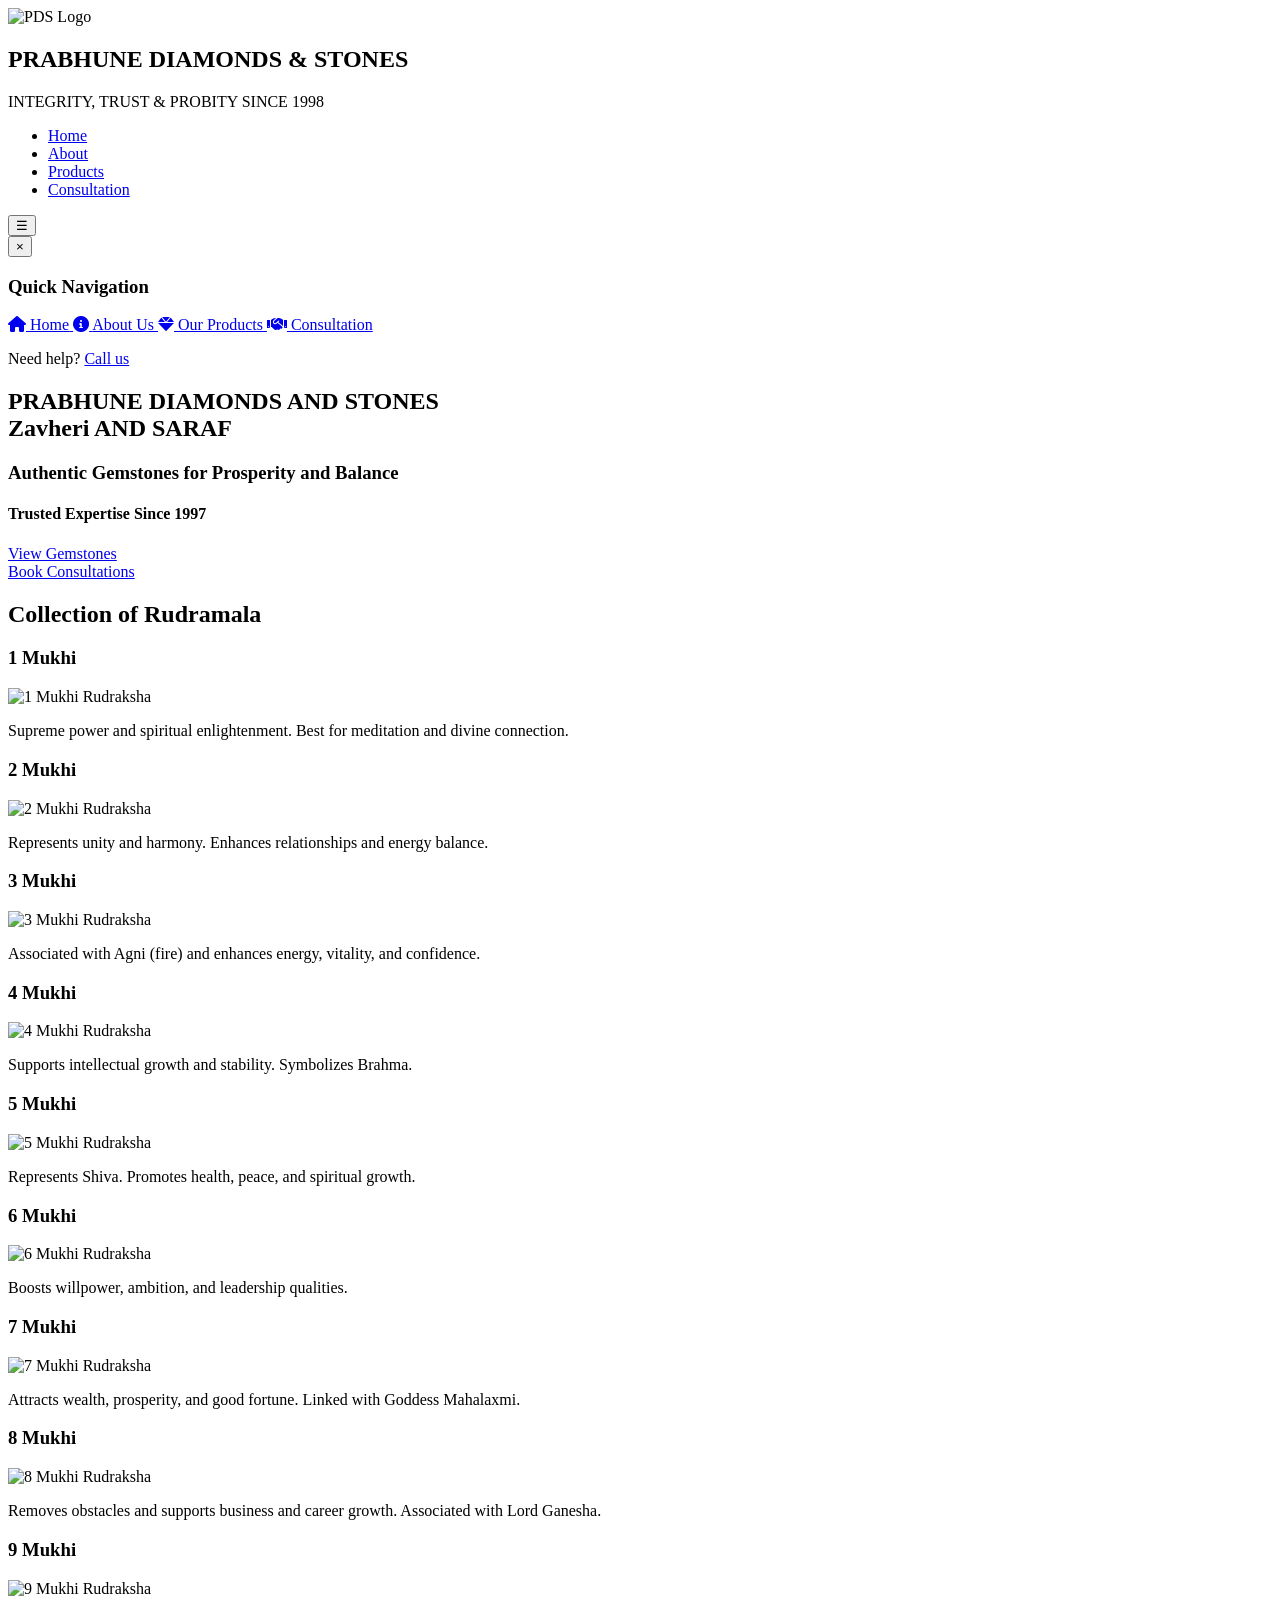
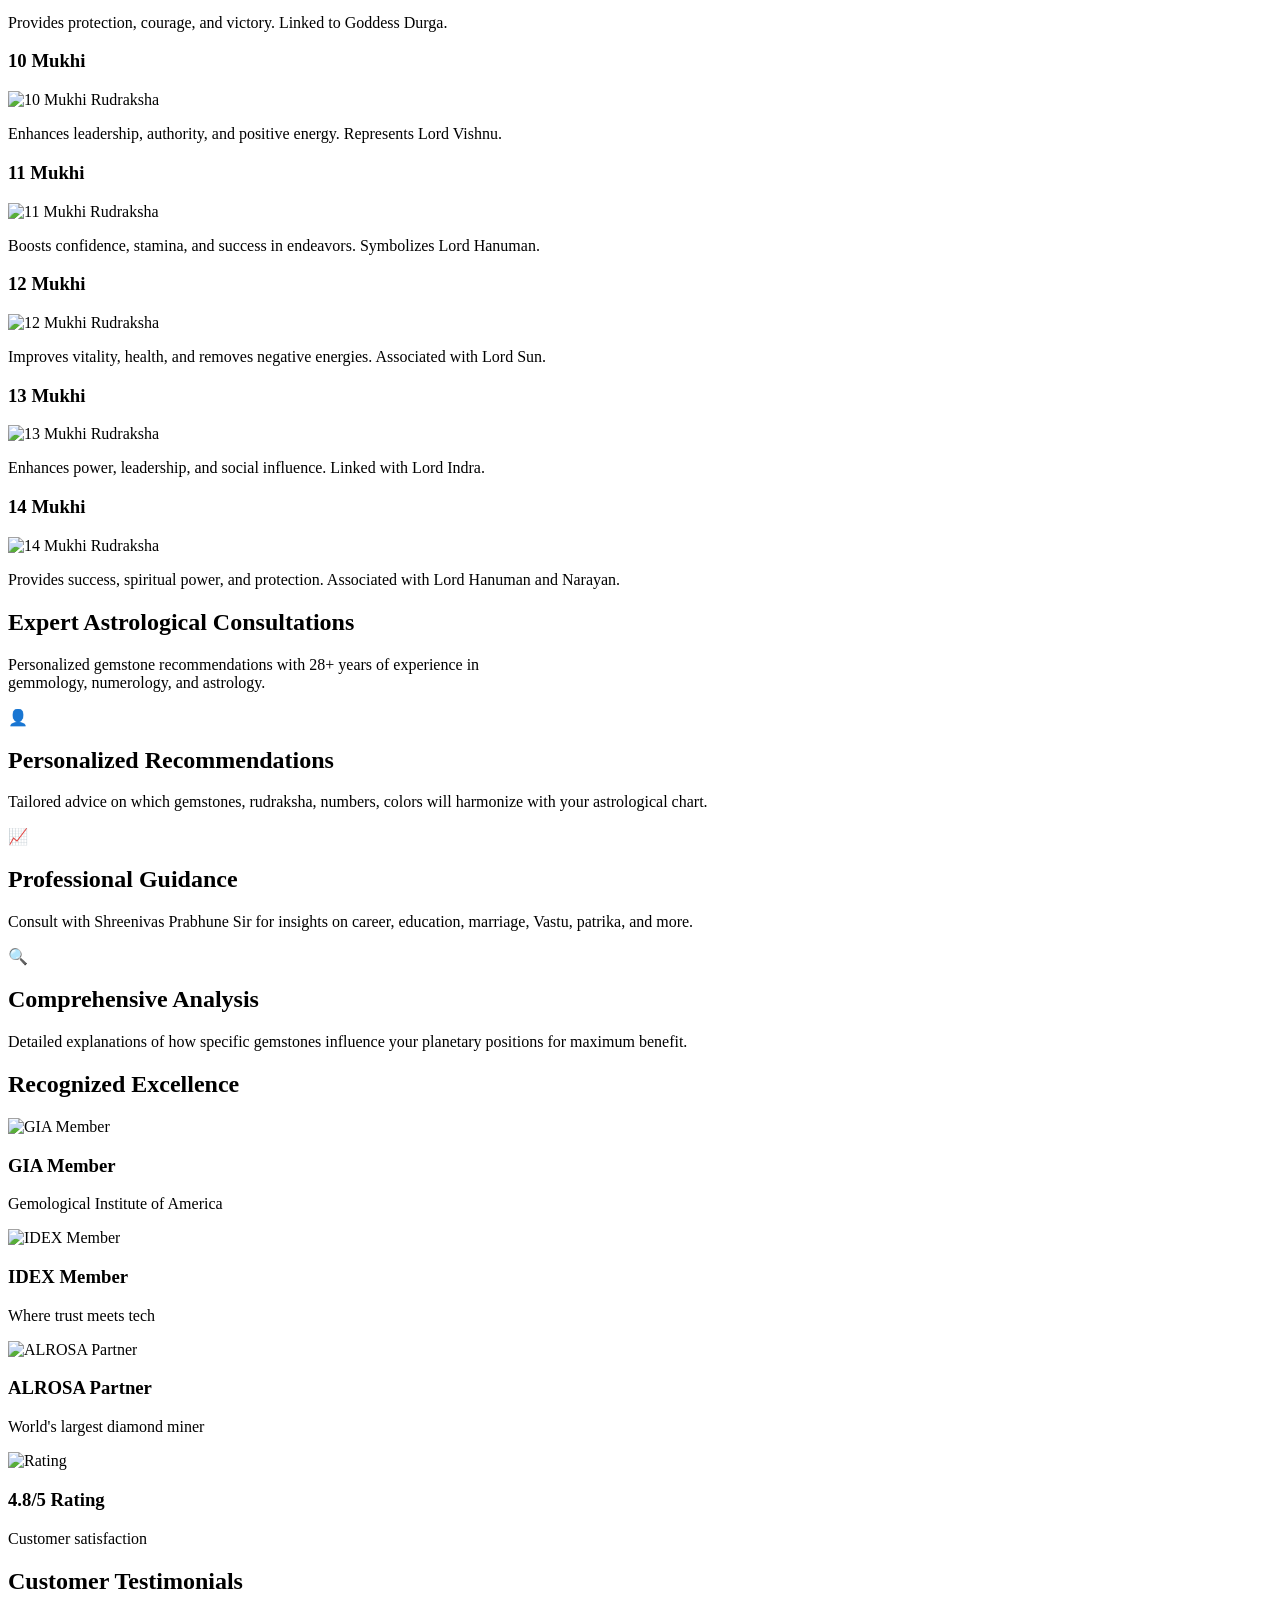
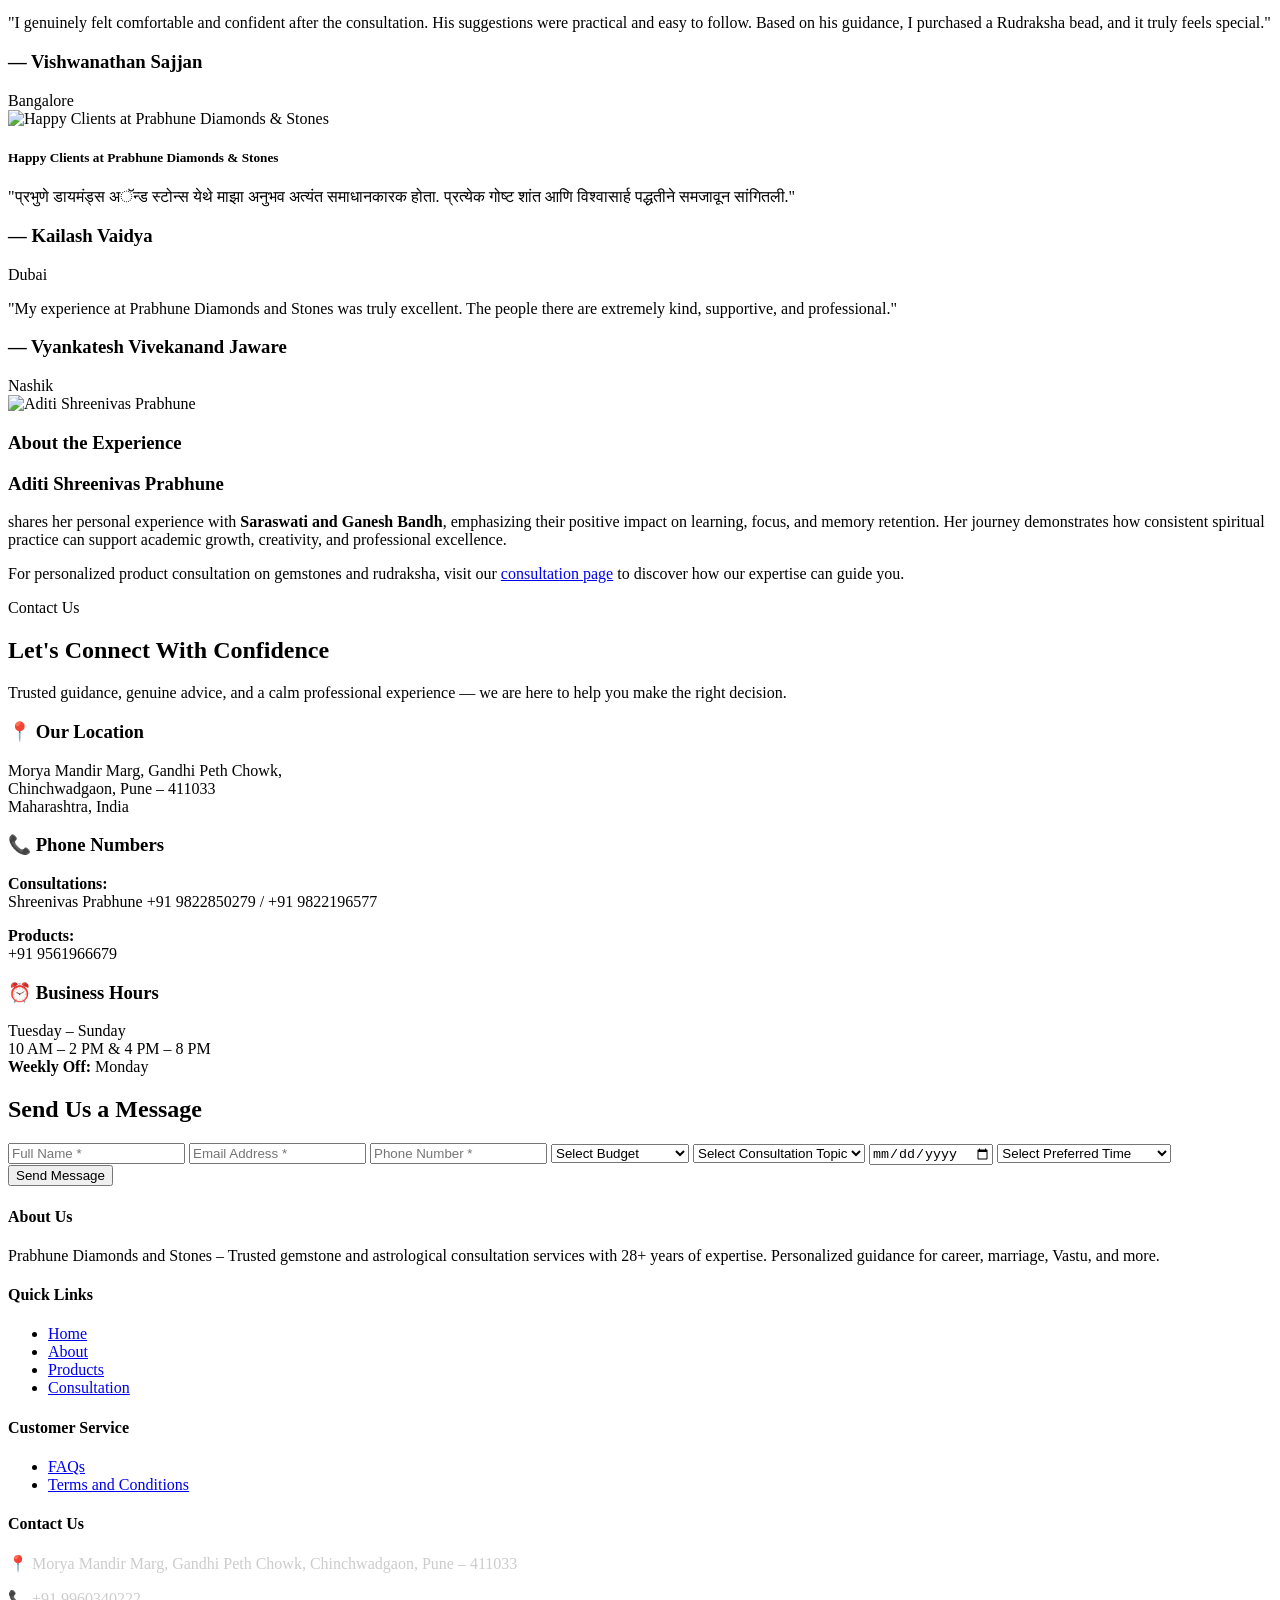
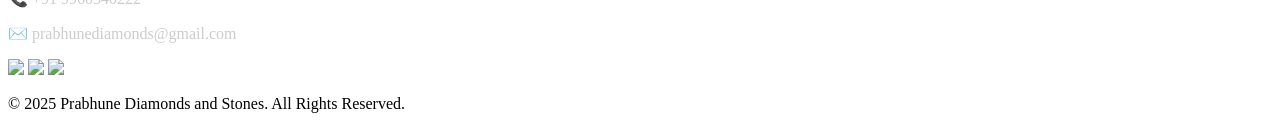
==== index.html @ e264abfb "Restructure project to root directory, remove old subdirectories Prabhune-Diamonds/ and contents/, a" ====
<!DOCTYPE html>
<html lang="en">

<head>
  <meta charset="UTF-8">
  <meta name="viewport" content="width=device-width, initial-scale=1.0">
  <title>Astrology Guidance | Prabhune Diamonds & Stones</title>
  <link rel="stylesheet" href="css/style.css">
  <link
    href="https://fonts.googleapis.com/css2?family=Playfair+Display:wght@400;500;600;700;800&family=Montserrat:wght@300;400;500;600;700&display=swap"
    rel="stylesheet">
  <link rel="stylesheet" href="https://cdnjs.cloudflare.com/ajax/libs/font-awesome/6.0.0/css/all.min.css">
</head>

<body>
  <!-- Header & Navigation -->
  <header>
    <nav class="nav-bar">
      <div class="nav-left">
        <img src="images/logos/PDS.jpg.jpeg" alt="PDS Logo" class="logo1">
        <div class="brand-info">
          <h1>PRABHUNE DIAMONDS & STONES</h1>
          <p class="tagline">INTEGRITY, TRUST & PROBITY SINCE 1998</p>
        </div>
      </div>

      <!-- Desktop Navigation -->
      <ul class="nav">
        <li><a href="index.html">Home</a></li>
        <li><a href="about.html">About</a></li>
        <li><a href="Products.html">Products</a></li>
        <li><a href="consultation.html">Consultation</a></li>
      </ul>

      <!-- Hamburger Menu Button (Mobile/Tablet only) -->


      <!-- Open Menu Card Button -->
      <button class="open-menu-btn" id="openMenuBtn">☰</button>

    </nav>

    <!-- Mobile Menu Overlay -->
    <div class="mobile-menu-overlay" id="menuOverlay"></div>

    <!-- Mobile Menu -->


    <!-- Menu Card -->
    <div class="menu-card" id="menuCard">
      <button class="close-menu-btn" id="closeMenuBtn">&times;</button>
      <div class="menu-card-header">
        <h3>Quick Navigation</h3>
      </div>
      <div class="menu-card-links">
        <a href="index.html">
          <i class="fas fa-home"></i>
          <span>Home</span>
        </a>
        <a href="about.html">
          <i class="fas fa-info-circle"></i>
          <span>About Us</span>
        </a>
        <a href="products.html">
          <i class="fas fa-gem"></i>
          <span>Our Products</span>
        </a>
        <a href="consultation.html">
          <i class="fas fa-handshake"></i>
          <span>Consultation</span>
        </a>
      </div>
      <div class="menu-card-footer">
        <p>Need help? <a href="tel:+919822850279">Call us</a></p>
      </div>
    </div>
  </header>

  <div class="home-container">
    <div class="Center-heading">
      <h2><span class="brand-info-col">PRABHUNE DIAMONDS </span>AND STONES <br> Zavheri AND SARAF</h2>
      <h3>Authentic Gemstones for Prosperity and Balance</h3>
      <h4>Trusted Expertise Since 1997</h4>
    </div>
    <div class="btn-action">
      <div class="btn1"><a href="Products.html" class="start-btn">View Gemstones</a></div>
      <div class="btn2"><a href="#contact-section" class="start-btn btn2">Book Consultations</a></div>
    </div>


  </div>



  <section class="mukhi-special">
    <h1>Collection of Rudramala</h1>

    <div class="mukhi-wrapper">

      <div class="mukhi-card">
        <h3>1 Mukhi</h3>
        <img src="images/icons/one-mukhi.jpg" alt="1 Mukhi Rudraksha" class="special-img">
        <p>Supreme power and spiritual enlightenment. Best for meditation and divine connection.</p>
      </div>
      <div class="mukhi-card">
        <h3>2 Mukhi</h3>
        <img src="images/icons/two-mukhi.jpg" alt="2 Mukhi Rudraksha" class="special-img">
        <p>Represents unity and harmony. Enhances relationships and energy balance.</p>
      </div>
      <div class="mukhi-card">
        <h3>3 Mukhi</h3>
        <img src="images/icons/three-mukhi.jpg" alt="3 Mukhi Rudraksha" class="special-img">
        <p>Associated with Agni (fire) and enhances energy, vitality, and confidence.</p>
      </div>
      <div class="mukhi-card">
        <h3>4 Mukhi</h3>
        <img src="images/icons/for-mukhi.jpg" alt="4 Mukhi Rudraksha" class="special-img">
        <p>Supports intellectual growth and stability. Symbolizes Brahma.</p>
      </div>
      <div class="mukhi-card">
        <h3>5 Mukhi</h3>
        <img src="images/icons/five-mukhi.jpg" alt="5 Mukhi Rudraksha" class="special-img">
        <p>Represents Shiva. Promotes health, peace, and spiritual growth.</p>
      </div>
      <div class="mukhi-card">
        <h3>6 Mukhi</h3>
        <img src="images/icons/six-mukhi.jpg" alt="6 Mukhi Rudraksha" class="special-img">
        <p>Boosts willpower, ambition, and leadership qualities.</p>
      </div>
      <div class="mukhi-card">
        <h3>7 Mukhi</h3>
        <img src="images/icons/seven-mukhi.jpg" alt="7 Mukhi Rudraksha" class="special-img">
        <p>Attracts wealth, prosperity, and good fortune. Linked with Goddess Mahalaxmi.</p>
      </div>
      <div class="mukhi-card">
        <h3>8 Mukhi</h3>
        <img src="images/icons/eat-mukhi.jpg" alt="8 Mukhi Rudraksha" class="special-img">
        <p>Removes obstacles and supports business and career growth. Associated with Lord Ganesha.</p>
      </div>
      <div class="mukhi-card">
        <h3>9 Mukhi</h3>
        <img src="images/icons/nine-mukhi.jpg" alt="9 Mukhi Rudraksha" class="special-img">
        <p>Provides protection, courage, and victory. Linked to Goddess Durga.</p>
      </div>
      <div class="mukhi-card">
        <h3>10 Mukhi</h3>
        <img src="images/icons/then-mukhi.jpg" alt="10 Mukhi Rudraksha" class="special-img">
        <p>Enhances leadership, authority, and positive energy. Represents Lord Vishnu.</p>
      </div>
      <div class="mukhi-card">
        <h3>11 Mukhi</h3>
        <img src="images/icons/eleone-mukhi.jpg" alt="11 Mukhi Rudraksha" class="special-img">
        <p>Boosts confidence, stamina, and success in endeavors. Symbolizes Lord Hanuman.</p>
      </div>
      <div class="mukhi-card">
        <h3>12 Mukhi</h3>
        <img src="images/icons/twell-Mukhi.jpg" alt="12 Mukhi Rudraksha" class="special-img">
        <p>Improves vitality, health, and removes negative energies. Associated with Lord Sun.</p>
      </div>
      <div class="mukhi-card">
        <h3>13 Mukhi</h3>
        <img src="images/icons/theerty-Mukhi.jpg" alt="13 Mukhi Rudraksha" class="special-img">
        <p>Enhances power, leadership, and social influence. Linked with Lord Indra.</p>
      </div>
      <div class="mukhi-card">
        <h3>14 Mukhi</h3>
        <img src="images/icons/forty-mukhi.jpg" alt="14 Mukhi Rudraksha" class="special-img">
        <p>Provides success, spiritual power, and protection. Associated with Lord Hanuman and Narayan.</p>
      </div>
    </div>
  </section>

  <section class="consultation-section">
    <div class="consultation-container">
      <h1 class="consultation-heading">Expert Astrological Consultations</h1>
      <p class="consultation-subheading">
        Personalized gemstone recommendations with 28+ years of experience in <br>gemmology, numerology, and astrology.
      </p>

      <div class="consultation-cards">
        <div class="consultation-card">
          <div class="card-icon">👤</div>
          <h2>Personalized Recommendations</h2>
          <p>
            Tailored advice on which gemstones, rudraksha, numbers, colors will harmonize with your astrological chart.
          </p>
        </div>

        <div class="consultation-card">
          <div class="card-icon">📈</div>
          <h2>Professional Guidance</h2>
          <p>
            Consult with Shreenivas Prabhune Sir for insights on career, education, marriage, Vastu, patrika, and more.
          </p>
        </div>

        <div class="consultation-card">
          <div class="card-icon">🔍</div>
          <h2>Comprehensive Analysis</h2>
          <p>
            Detailed explanations of how specific gemstones influence your planetary positions for maximum benefit.
          </p>
        </div>
      </div>
    </div>
  </section>

  <section class="excellence-section">
    <div class="section">
      <h1>Recognized Excellence</h1>
      <div class="underline"></div>

      <div class="cards">
        <div class="card">
          <img src="images/icons/GIAm.jpg" alt="GIA Member">
          <h3>GIA Member</h3>
          <p>Gemological Institute of America</p>
        </div>

        <div class="card">
          <img src="images/icons/IDEX.jpg" alt="IDEX Member">
          <h3>IDEX Member</h3>
          <p>Where trust meets tech</p>
        </div>

        <div class="card">
          <img src="images/icons/diamond-mine.jpg" alt="ALROSA Partner">
          <h3>ALROSA Partner</h3>
          <p>World's largest diamond miner</p>
        </div>

        <div class="card">
          <img src="images/icons/Career-Guidance.jpg" alt="Rating">
          <h3>4.8/5 Rating</h3>
          <p>Customer satisfaction</p>
        </div>
      </div>
    </div>
  </section>

  <section class="testimonial-section">
    <div class="testimonial-container">

      <h1>Customer Testimonials</h1>
      <div class="underline"></div>

      <div class="testimonials-slider" id="testimonialSlider">

        <div class="testimonial-card">
          <p class="testimonial-text">
            "I genuinely felt comfortable and confident after the consultation. His suggestions were practical and easy
            to follow. Based on his guidance, I purchased a Rudraksha bead, and it truly feels special."
          </p>
          <h3>— Vishwanathan Sajjan</h3>
          <span>Bangalore</span>
        </div>
        <div class="testimonial-image">
          <img src="images/icons/forein-customer.jpg" alt="Happy Clients at Prabhune Diamonds & Stones">
          <h5>Happy Clients at Prabhune Diamonds & Stones</h5>
          <p class="testimonial-note">
          </p>
        </div>


        <div class="testimonial-card">
          <p class="testimonial-text">
            "प्रभुणे डायमंड्स अॅन्ड स्टोन्स येथे माझा अनुभव अत्यंत समाधानकारक होता. प्रत्येक गोष्ट शांत आणि विश्वासार्ह
            पद्धतीने समजावून सांगितली."
          </p>
          <h3>— Kailash Vaidya</h3>
          <span>Dubai</span>
        </div>
        <div class="testimonial-card">
          <p class="testimonial-text">
            "My experience at Prabhune Diamonds and Stones was truly excellent. The people there are extremely kind,
            supportive, and professional."
          </p>
          <h3>— Vyankatesh Vivekanand Jaware</h3>
          <span>Nashik</span>
        </div>


      </div>

    </div>

  </section>
  <div class="about-section">
    <img src="images/icons/image.png" alt="Aditi Shreenivas Prabhune" class="about-image">
    <div class="about-content">
      <h3>About the Experience</h3>
      <h3> Aditi Shreenivas Prabhune </h3>
      <p>
        shares her personal experience with
        <strong>Saraswati and Ganesh Bandh</strong>, emphasizing their positive impact on learning, focus, and memory
        retention.
        Her journey demonstrates how consistent spiritual practice can support academic growth, creativity, and
        professional excellence.
      </p>
      <p>
        For personalized product consultation on gemstones and rudraksha, visit our <a
          href="consultation.html">consultation page</a> to discover how our expertise can guide you.
      </p>
    </div>
  </div>

  <section id="contact-section" class="contact-hero">
    <div class="contact-wrapper">

      <div class="contact-left">
        <span class="badge">Contact Us</span>
        <h1>Let's Connect With Confidence</h1>
        <p class="subtitle">
          Trusted guidance, genuine advice, and a calm professional experience — we are here to help you make the right
          decision.
        </p>

        <div class="contact-box">
          <h3>📍 Our Location</h3>
          <p>
            <a href="https://maps.app.goo.gl/YyAKEHSqLGULhPkF9" target="_blank"
              style="text-decoration: none; color: inherit;">
              Morya Mandir Marg, Gandhi Peth Chowk,<br>
              Chinchwadgaon, Pune – 411033<br>
              Maharashtra, India
            </a>
          </p>
        </div>

        <div class="contact-box">
          <h3>📞 Phone Numbers</h3>
          <p>
            <strong>Consultations:</strong><br>
            Shreenivas Prabhune
            +91 9822850279 / +91 9822196577
          </p>
          <p>
            <strong>Products:</strong><br>
            +91 9561966679
          </p>
        </div>

        <div class="contact-box">
          <h3>⏰ Business Hours</h3>
          <p>
            Tuesday – Sunday<br>
            10 AM – 2 PM & 4 PM – 8 PM<br>
            <strong>Weekly Off:</strong> Monday
          </p>
        </div>
      </div>

      <div class="contact-right">
        <h2>Send Us a Message</h2>
        <form action="https://formsubmit.co/vyankateshvjaware9960@gmail.com" method="POST">
          <input type="hidden" name="_subject" value="New Consultation Request">
          <input type="hidden" name="_captcha" value="false">
          <input type="hidden" name="_template" value="table">
          <input type="text" name="Full Name" placeholder="Full Name *" required>
          <input type="email" name="Email" placeholder="Email Address *" required>
          <input type="text" name="Phone" placeholder="Phone Number *" required>
          <select name="Budget" required>
            <option value="">Select Budget</option>
            <option value="Under $5,000">Under $5,000</option>
            <option value="$5,000 - $15,000">$5,000 - $15,000</option>
            <option value="$15,000 - $50,000">$15,000 - $50,000</option>
            <option value="$50,000 - $150,000">$50,000 - $150,000</option>
            <option value="Over $150,000">Over $150,000</option>
          </select>
          <select name="Consultation Topic" required>
            <option value="">Select Consultation Topic</option>
            <option value="Diamond Selection">Diamond Selection</option>
            <option value="Engagement Ring">Engagement Ring</option>
            <option value="Colored Gemstones">Colored Gemstones</option>
            <option value="Investment Gemstones">Investment Gemstones</option>
            <option value="Estate Jewelry">Estate Jewelry</option>
            <option value="Custom Design">Custom Design</option>
            <option value="Other">Other</option>
          </select>
          <input type="date" name="Preferred Date" required>
          <select name="Preferred Time" required>
            <option value="">Select Preferred Time</option>
            <option value="Morning (9 AM - 12 PM)">Morning (9 AM - 12 PM)</option>
            <option value="Afternoon (12 PM - 4 PM)">Afternoon (12 PM - 4 PM)</option>
            <option value="Evening (4 PM - 7 PM)">Evening (4 PM - 7 PM)</option>
          </select>
          <button type="submit">Send Message</button>
        </form>
        <script>
          function sendWhatsApp() {
            let name = document.querySelector('[name="Full Name"]').value;
            let phone = document.querySelector('[name="Phone"]').value;
            let topic = document.querySelector('[name="Consultation Topic"]').value;
            let msg = `New Consultation Request:%0A Name: ${name}%0A Phone: ${phone}%0A Topic: ${topic}`;
            let ownerNumber = "919960340222";
            let url = `https://wa.me/${ownerNumber}?text=${msg}`;
            window.open(url, '_blank');
          }
        </script>
      </div>

    </div>
  </section>

  <footer class="site-footer">
    <div class="footer-top">
      <div class="footer-column">
        <h4>About Us</h4>
        <p>
          Prabhune Diamonds and Stones – Trusted gemstone and astrological consultation services with 28+ years of
          expertise. Personalized guidance for career, marriage, Vastu, and more.
        </p>
      </div>

      <div class="footer-column">
        <h4>Quick Links</h4>
        <ul>
          <li><a href="index.html">Home</a></li>
          <li><a href="about.html">About</a></li>
          <li><a href="Products.html">Products</a></li>
          <li><a href="consultation.html">Consultation</a></li>
        </ul>
      </div>

      <div class="footer-column">
        <h4>Customer Service</h4>
        <ul>
          <li><a href="FAq.html">FAQs</a></li>
          <li><a href="terms.html">Terms and Conditions</a></li>

        </ul>
      </div>

      <div class="footer-column">
        <h4>Contact Us</h4>
        <p>📍 <a href="https://maps.app.goo.gl/YyAKEHSqLGULhPkF9" target="_blank"
            style="color: #ccc; text-decoration: none;">Morya Mandir Marg, Gandhi Peth Chowk, Chinchwadgaon, Pune –
            411033</a></p>
        <p>📞 <a href="tel:+919960340222" style="color: #ccc; text-decoration: none;">+91 9960340222</a></p>
        <p>✉️ <a href="mailto:info@prabhunediamonds.com"
            style="color: #ccc; text-decoration: none;">prabhunediamonds@gmail.com</a></p>
        <div class="social-icons">
          <a href="#"><img src="https://img.icons8.com/ios-filled/24/ffffff/facebook-new.png" /></a>
          <a href="#"><img src="https://img.icons8.com/ios-filled/24/ffffff/instagram-new.png" /></a>
          <a href="#"><img src="https://img.icons8.com/ios-filled/24/ffffff/linkedin.png" /></a>
        </div>
      </div>
    </div>

    <div class="footer-bottom">
      <p>© 2025 Prabhune Diamonds and Stones. All Rights Reserved.</p>
    </div>
  </footer>

  <!-- JavaScript Files -->
  <script src="about.js"></script>
  <!-- JavaScript Files -->
  <script src="js/mobile-menu.js"></script>
  <script src="js/menu-card.js"></script>

</body>

</html>
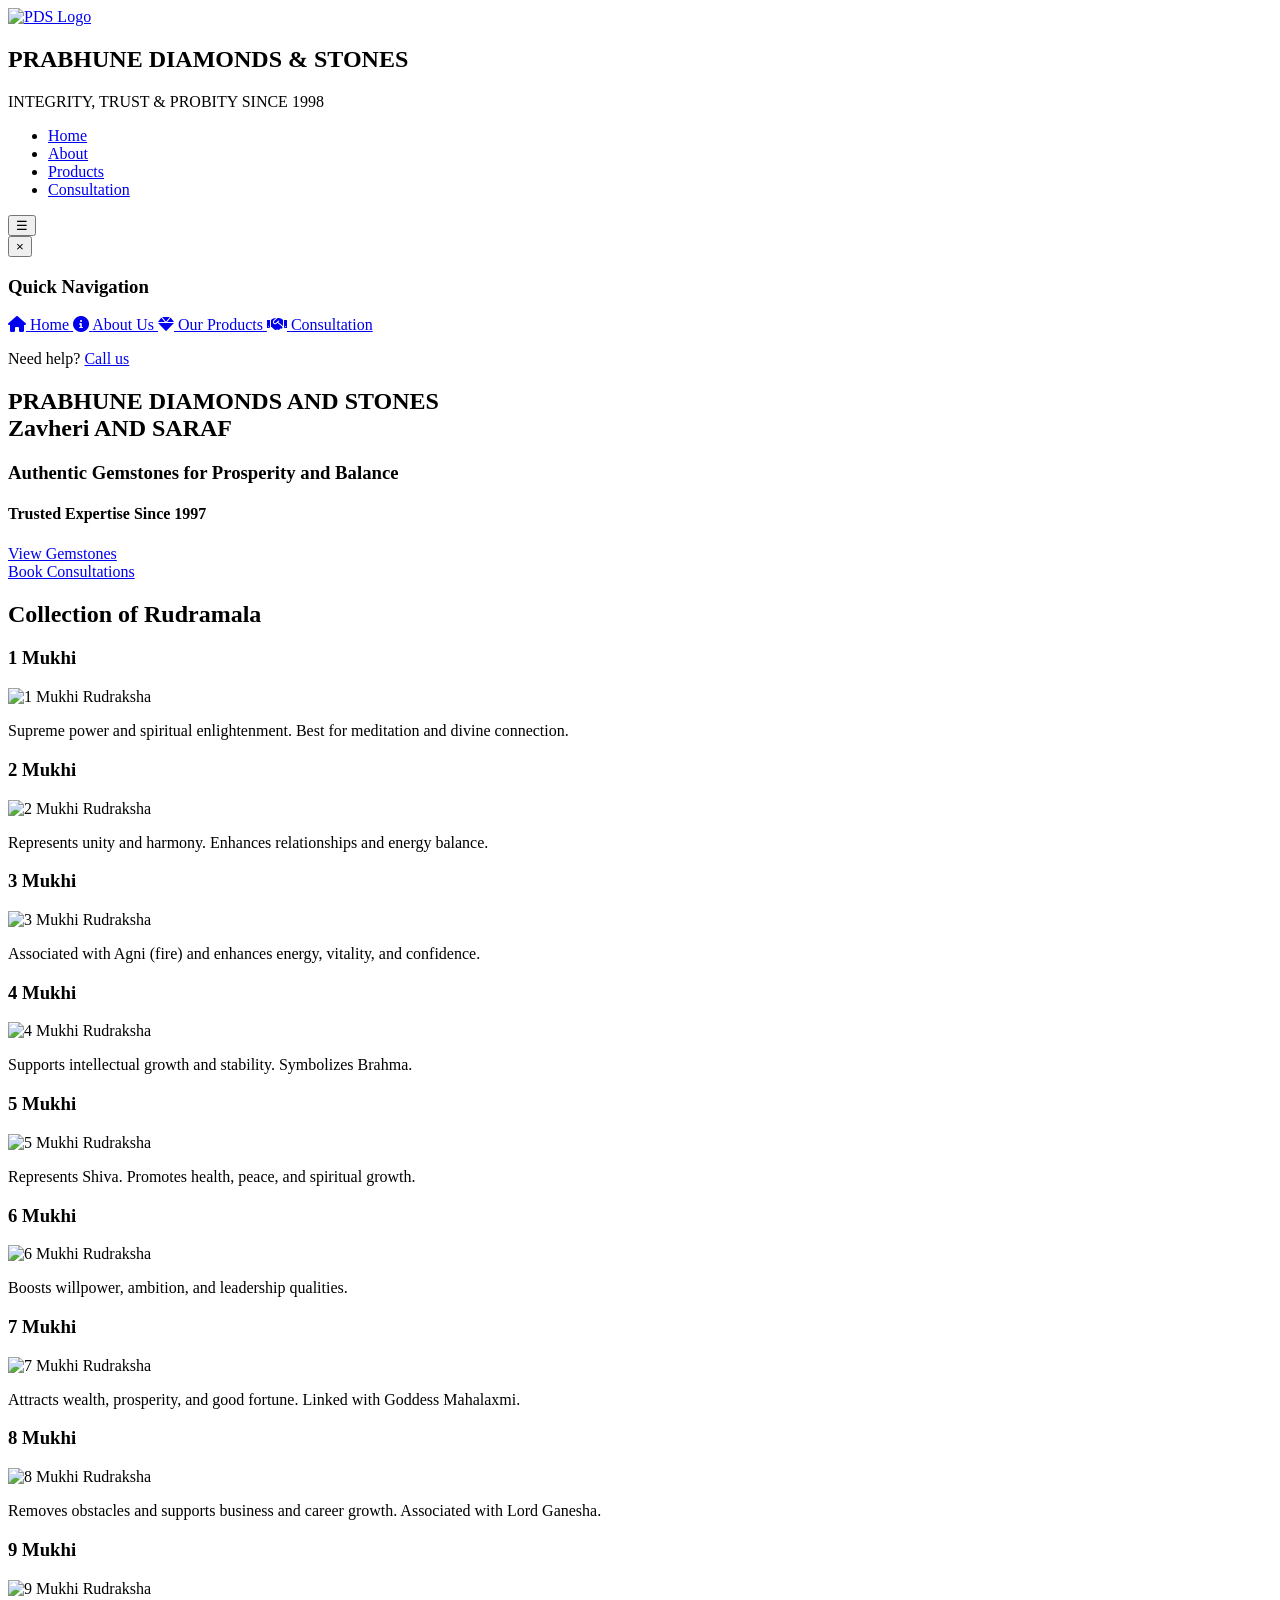
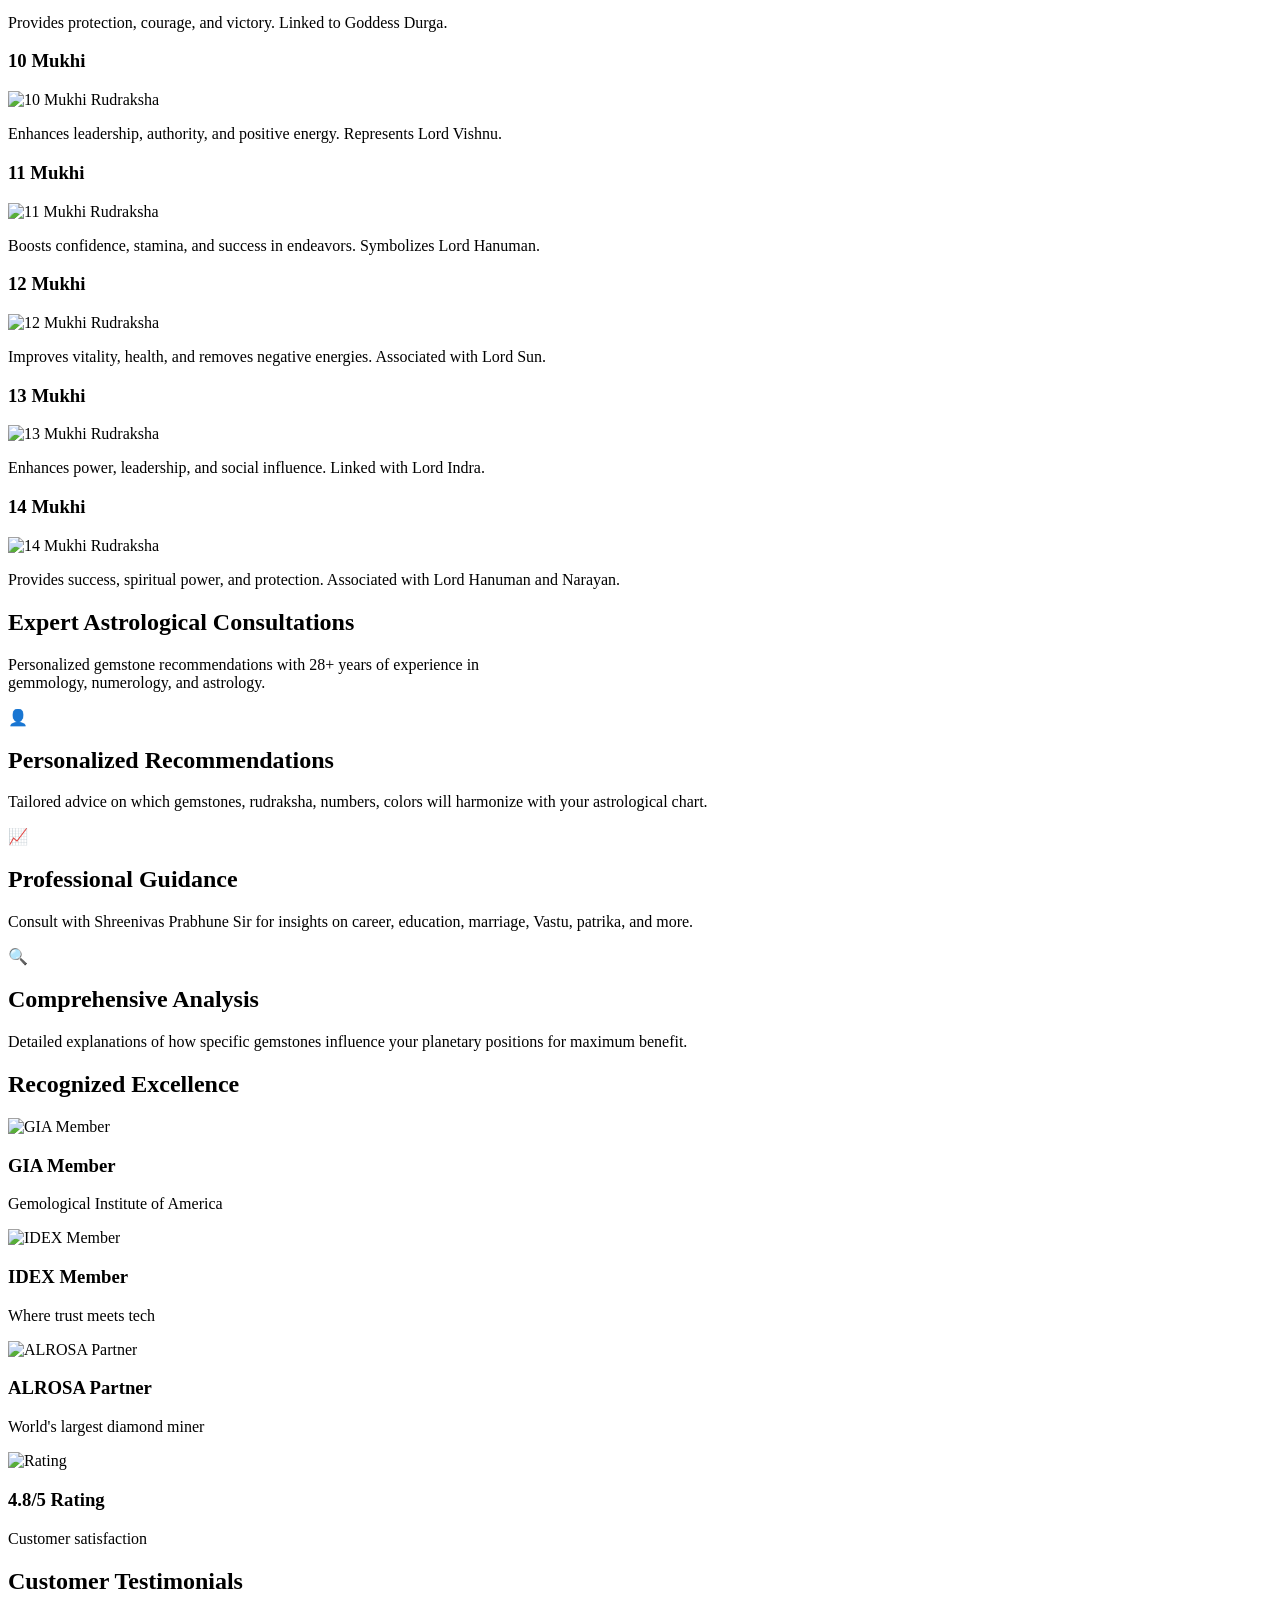
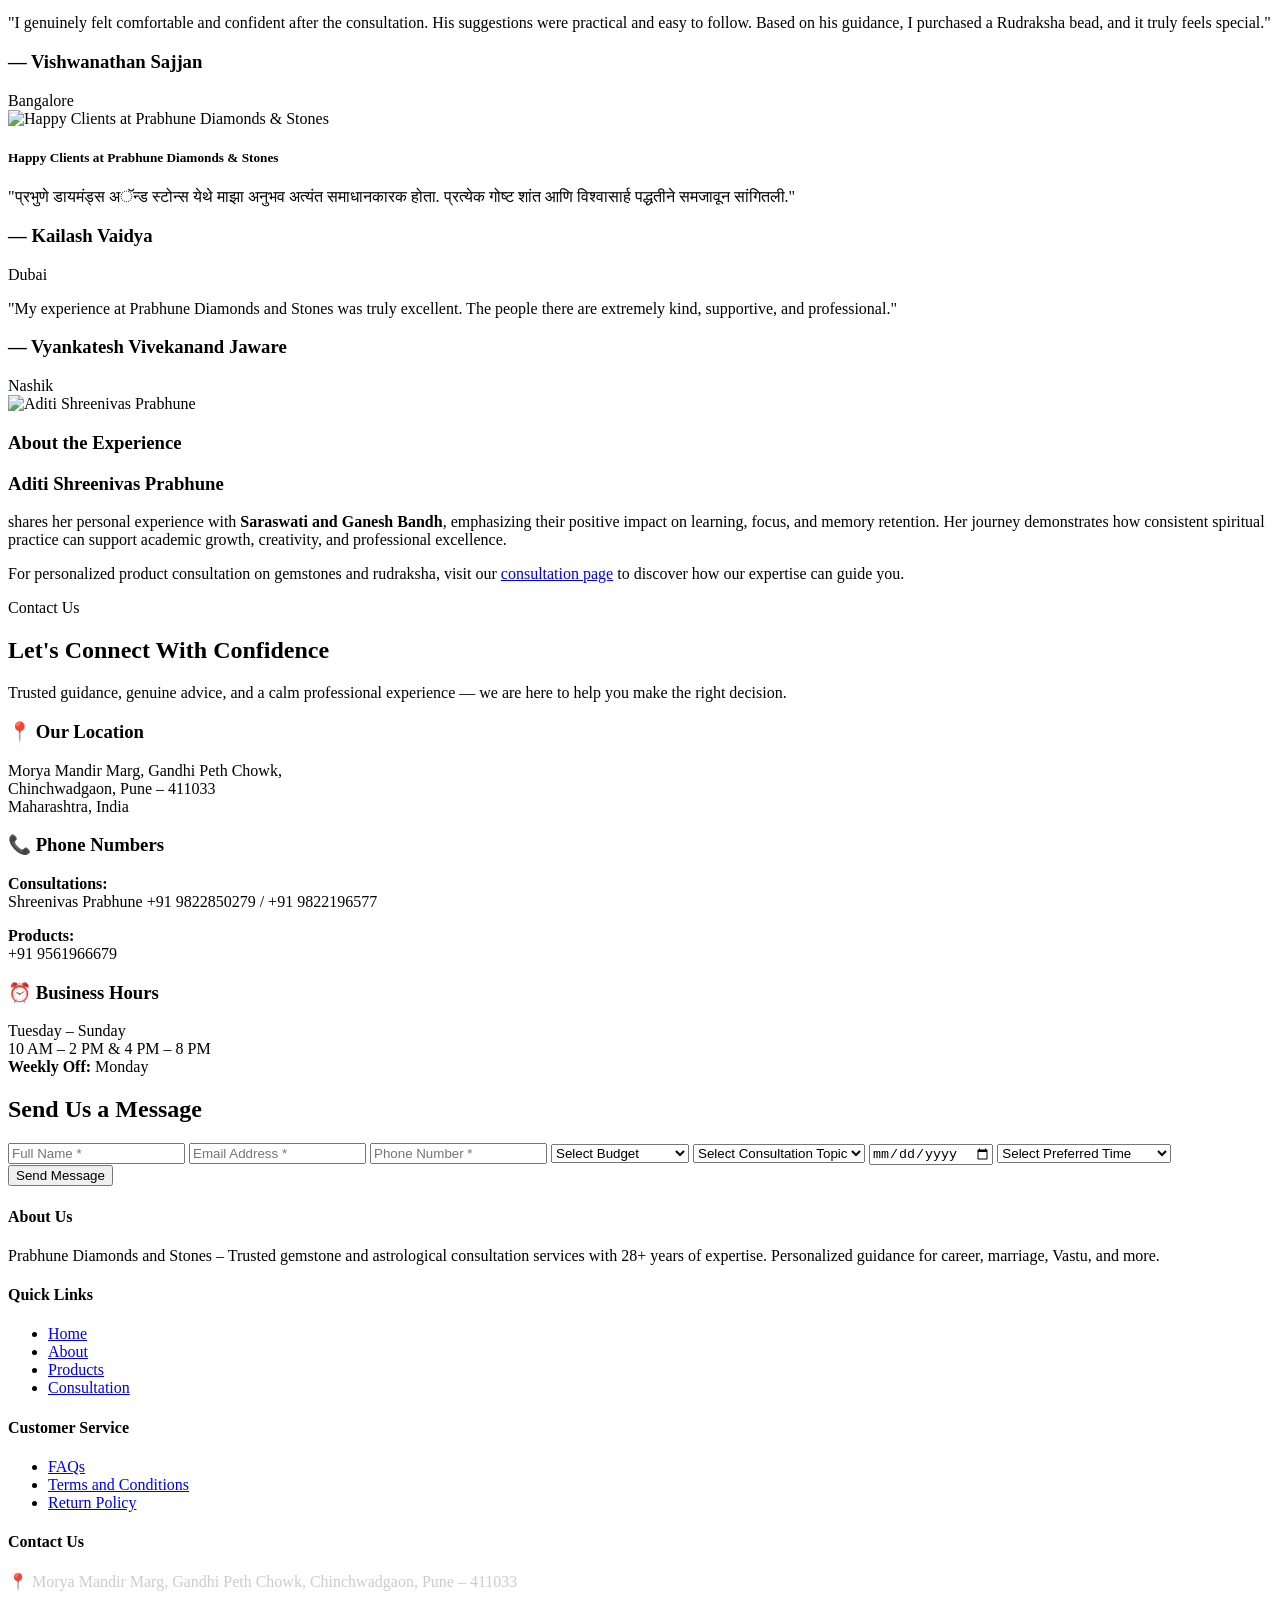
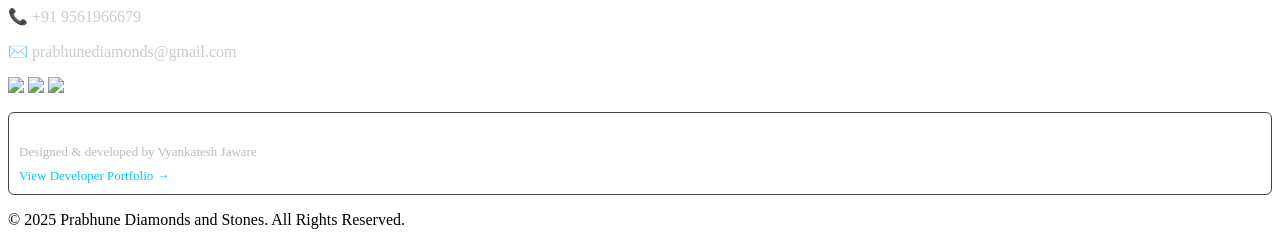
==== commit 8e0bc697: "SEO: Add comprehensive meta/schema to Products.html for better Google indexing + fix index.html menu" ====
--- a/index.html
+++ b/index.html
@@ -2,9 +2,58 @@
 <html lang="en">
 
 <head>
+  <meta name="description"
+    content="Prabhune Diamonds & Stones offers authentic gemstones, rudraksha, and expert astrological consultations since 1998. Personalized guidance for prosperity, health, and spiritual balance.">
+  <meta name="keywords"
+    content="Prabhune Diamonds, gemstones, rudraksha, astrology consultation, Pune, diamond jeweler, gemstone therapy, spiritual guidance">
+  <link rel="canonical" href="https://prabhunediamond.com/" />
+
   <meta charset="UTF-8">
   <meta name="viewport" content="width=device-width, initial-scale=1.0">
-  <title>Astrology Guidance | Prabhune Diamonds & Stones</title>
+  <title>Prabhune Diamonds & Stones | Authentic Gemstones & Astrological Consultations</title>
+  <!-- Open Graph / Facebook -->
+  <meta property="og:type" content="website">
+  <meta property="og:url" content="https://prabhunediamond.com/">
+  <meta property="og:title" content="Prabhune Diamonds & Stones | Authentic Gemstones & Astrological Consultations">
+  <meta property="og:description"
+    content="Trusted gemstone and astrological consultation services with 28+ years of expertise. Personalized guidance for career, marriage, Vastu, and more.">
+  <meta property="og:image" content="https://prabhunediamond.com/images/logos/PDS.jpg.jpeg">
+  <!-- Twitter -->
+  <meta property="twitter:card" content="summary_large_image">
+  <meta property="twitter:url" content="https://prabhunediamond.com/">
+  <meta property="twitter:title"
+    content="Prabhune Diamonds & Stones | Authentic Gemstones & Astrological Consultations">
+  <meta property="twitter:description"
+    content="Trusted gemstone and astrological consultation services with 28+ years of expertise. Personalized guidance for career, marriage, Vastu, and more.">
+  <meta property="twitter:image" content="https://prabhunediamond.com/images/logos/PDS.jpg.jpeg">
+  <!-- JSON-LD Structured Data -->
+  <script type="application/ld+json">
+  {
+    "@context": "https://schema.org",
+    "@type": "Organization",
+    "name": "Prabhune Diamonds & Stones",
+    "url": "https://prabhunediamond.com",
+    "logo": "https://prabhunediamond.com/images/logos/PDS.jpg.jpeg",
+    "description": "Authentic gemstones, rudraksha, and expert astrological consultations since 1998.",
+    "address": {
+      "@type": "PostalAddress",
+      "streetAddress": "Morya Mandir Marg, Gandhi Peth Chowk, Chinchwadgaon",
+      "addressLocality": "Pune",
+      "addressRegion": "Maharashtra",
+      "postalCode": "411033",
+      "addressCountry": "IN"
+    },
+    "contactPoint": {
+      "@type": "ContactPoint",
+      "telephone": "+91-9822850279",
+      "contactType": "customer service"
+    },
+    "sameAs": [
+      "https://www.facebook.com/prabhunediamonds",
+      "https://www.instagram.com/prabhunediamonds"
+    ]
+  }
+  </script>
   <link rel="stylesheet" href="css/style.css">
   <link
     href="https://fonts.googleapis.com/css2?family=Playfair+Display:wght@400;500;600;700;800&family=Montserrat:wght@300;400;500;600;700&display=swap"
@@ -17,7 +66,7 @@
   <header>
     <nav class="nav-bar">
       <div class="nav-left">
-        <img src="images/logos/PDS.jpg.jpeg" alt="PDS Logo" class="logo1">
+        <a href="index.html"><img src="images/logos/PDS.jpg.jpeg" alt="PDS Logo" class="logo1"></a>
         <div class="brand-info">
           <h1>PRABHUNE DIAMONDS & STONES</h1>
           <p class="tagline">INTEGRITY, TRUST & PROBITY SINCE 1998</p>
@@ -33,6 +82,7 @@
       </ul>
 
       <!-- Hamburger Menu Button (Mobile/Tablet only) -->
+
 
 
       <!-- Open Menu Card Button -->
@@ -61,7 +111,7 @@
           <i class="fas fa-info-circle"></i>
           <span>About Us</span>
         </a>
-        <a href="products.html">
+        <a href="Products.html">
           <i class="fas fa-gem"></i>
           <span>Our Products</span>
         </a>
@@ -352,7 +402,7 @@
 
       <div class="contact-right">
         <h2>Send Us a Message</h2>
-        <form action="https://formsubmit.co/vyankateshvjaware9960@gmail.com" method="POST">
+        <form action="https://formsubmit.co/prabhunediamonds@gmail.com" method="POST" onsubmit="sendWhatsApp()">
           <input type="hidden" name="_subject" value="New Consultation Request">
           <input type="hidden" name="_captcha" value="false">
           <input type="hidden" name="_template" value="table">
@@ -427,7 +477,7 @@
         <ul>
           <li><a href="FAq.html">FAQs</a></li>
           <li><a href="terms.html">Terms and Conditions</a></li>
-
+          <li><a href="refund.html">Return Policy</a></li>
         </ul>
       </div>
 
@@ -436,14 +486,28 @@
         <p>📍 <a href="https://maps.app.goo.gl/YyAKEHSqLGULhPkF9" target="_blank"
             style="color: #ccc; text-decoration: none;">Morya Mandir Marg, Gandhi Peth Chowk, Chinchwadgaon, Pune –
             411033</a></p>
-        <p>📞 <a href="tel:+919960340222" style="color: #ccc; text-decoration: none;">+91 9960340222</a></p>
+        <p>📞 <a href="tel:+919960340222" style="color: #ccc; text-decoration: none;">+91 9561966679</a></p>
         <p>✉️ <a href="mailto:info@prabhunediamonds.com"
             style="color: #ccc; text-decoration: none;">prabhunediamonds@gmail.com</a></p>
+
         <div class="social-icons">
           <a href="#"><img src="https://img.icons8.com/ios-filled/24/ffffff/facebook-new.png" /></a>
           <a href="#"><img src="https://img.icons8.com/ios-filled/24/ffffff/instagram-new.png" /></a>
           <a href="#"><img src="https://img.icons8.com/ios-filled/24/ffffff/linkedin.png" /></a>
         </div>
+
+        <!-- 🔹 Developer Portfolio Card (ADDED ONLY) -->
+        <div style="margin-top: 15px; padding: 10px; border: 1px solid #444; border-radius: 6px;">
+          <h5 style="margin: 0 0 5px; color: #fff;">Website Developer</h5>
+          <p style="margin: 0 0 6px; font-size: 13px; color: #bbb;">
+            Designed & developed by Vyankatesh Jaware
+          </p>
+          <a href="portfolio.html" target="_blank" style="color: #00c6ff; font-size: 13px; text-decoration: none;">
+            View Developer Portfolio →
+          </a>
+        </div>
+        <!-- 🔹 End Portfolio Card -->
+
       </div>
     </div>
 
@@ -451,6 +515,7 @@
       <p>© 2025 Prabhune Diamonds and Stones. All Rights Reserved.</p>
     </div>
   </footer>
+
 
   <!-- JavaScript Files -->
   <script src="about.js"></script>
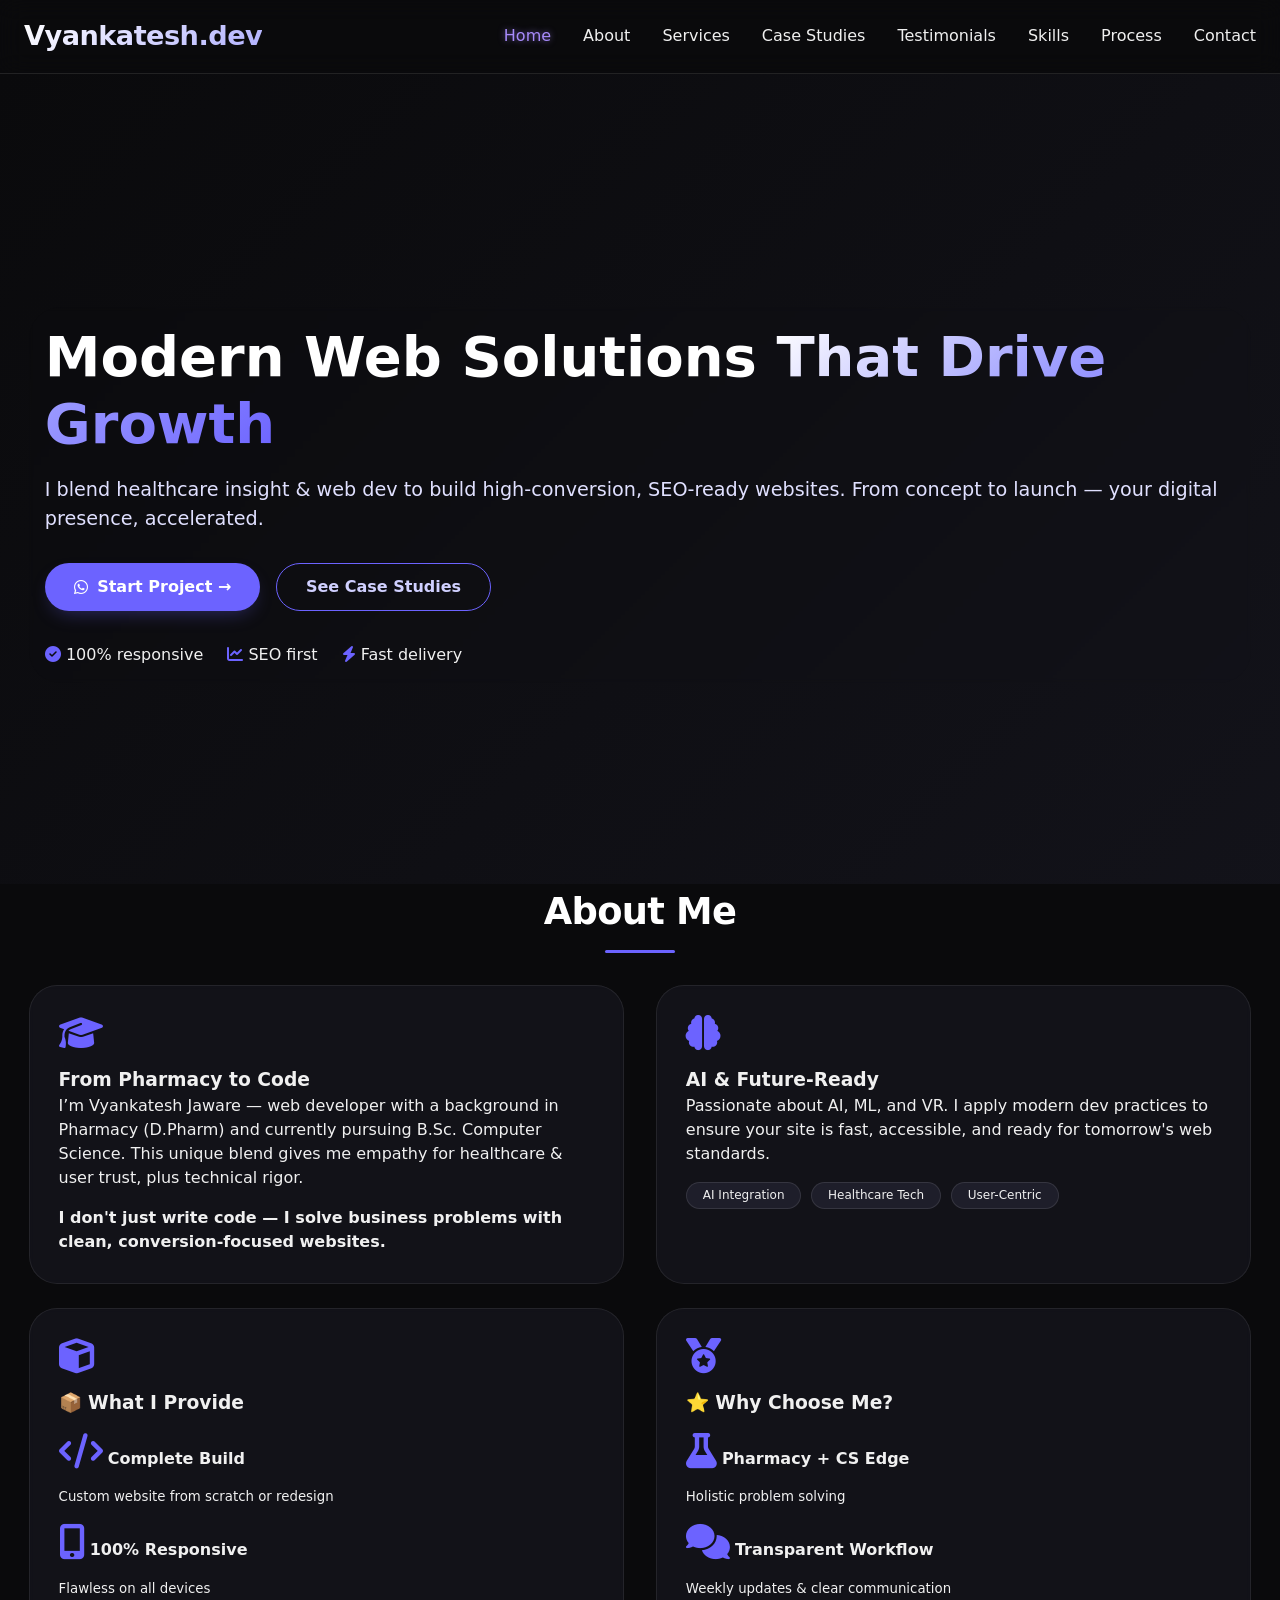
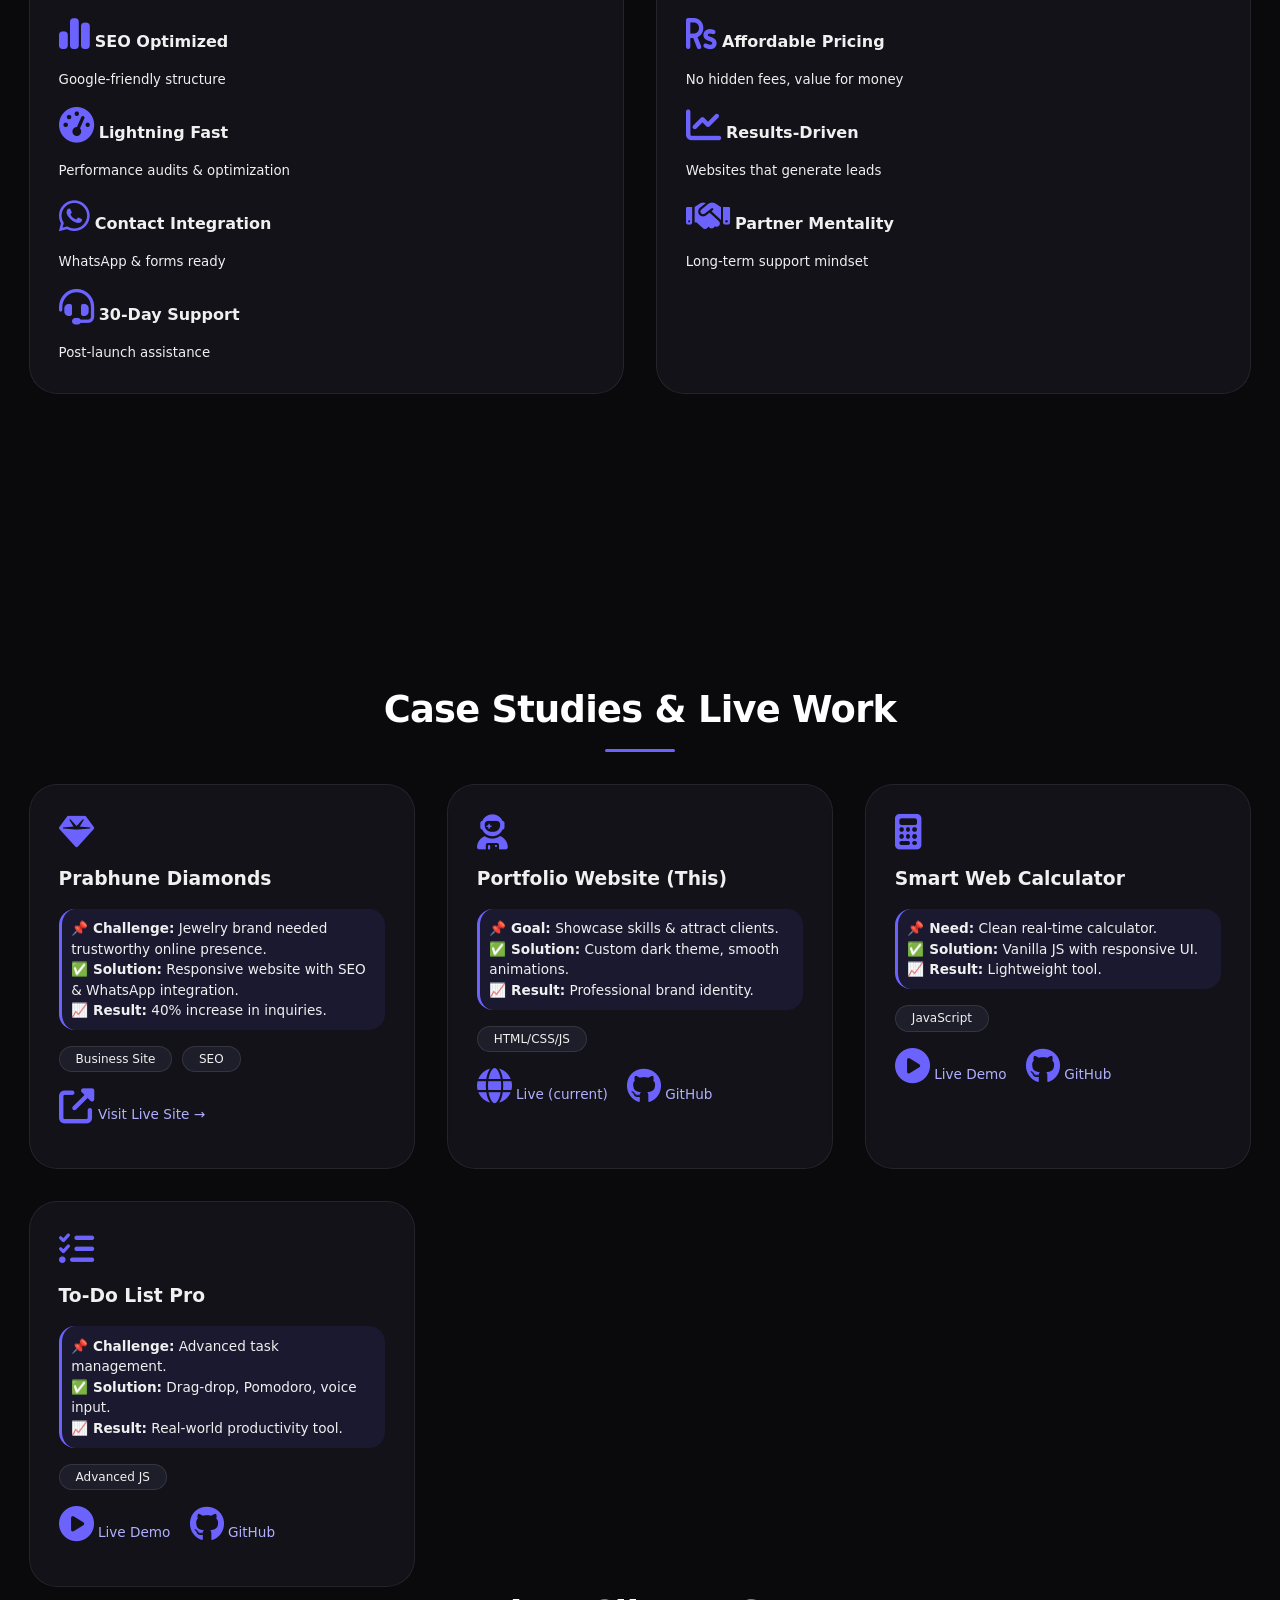
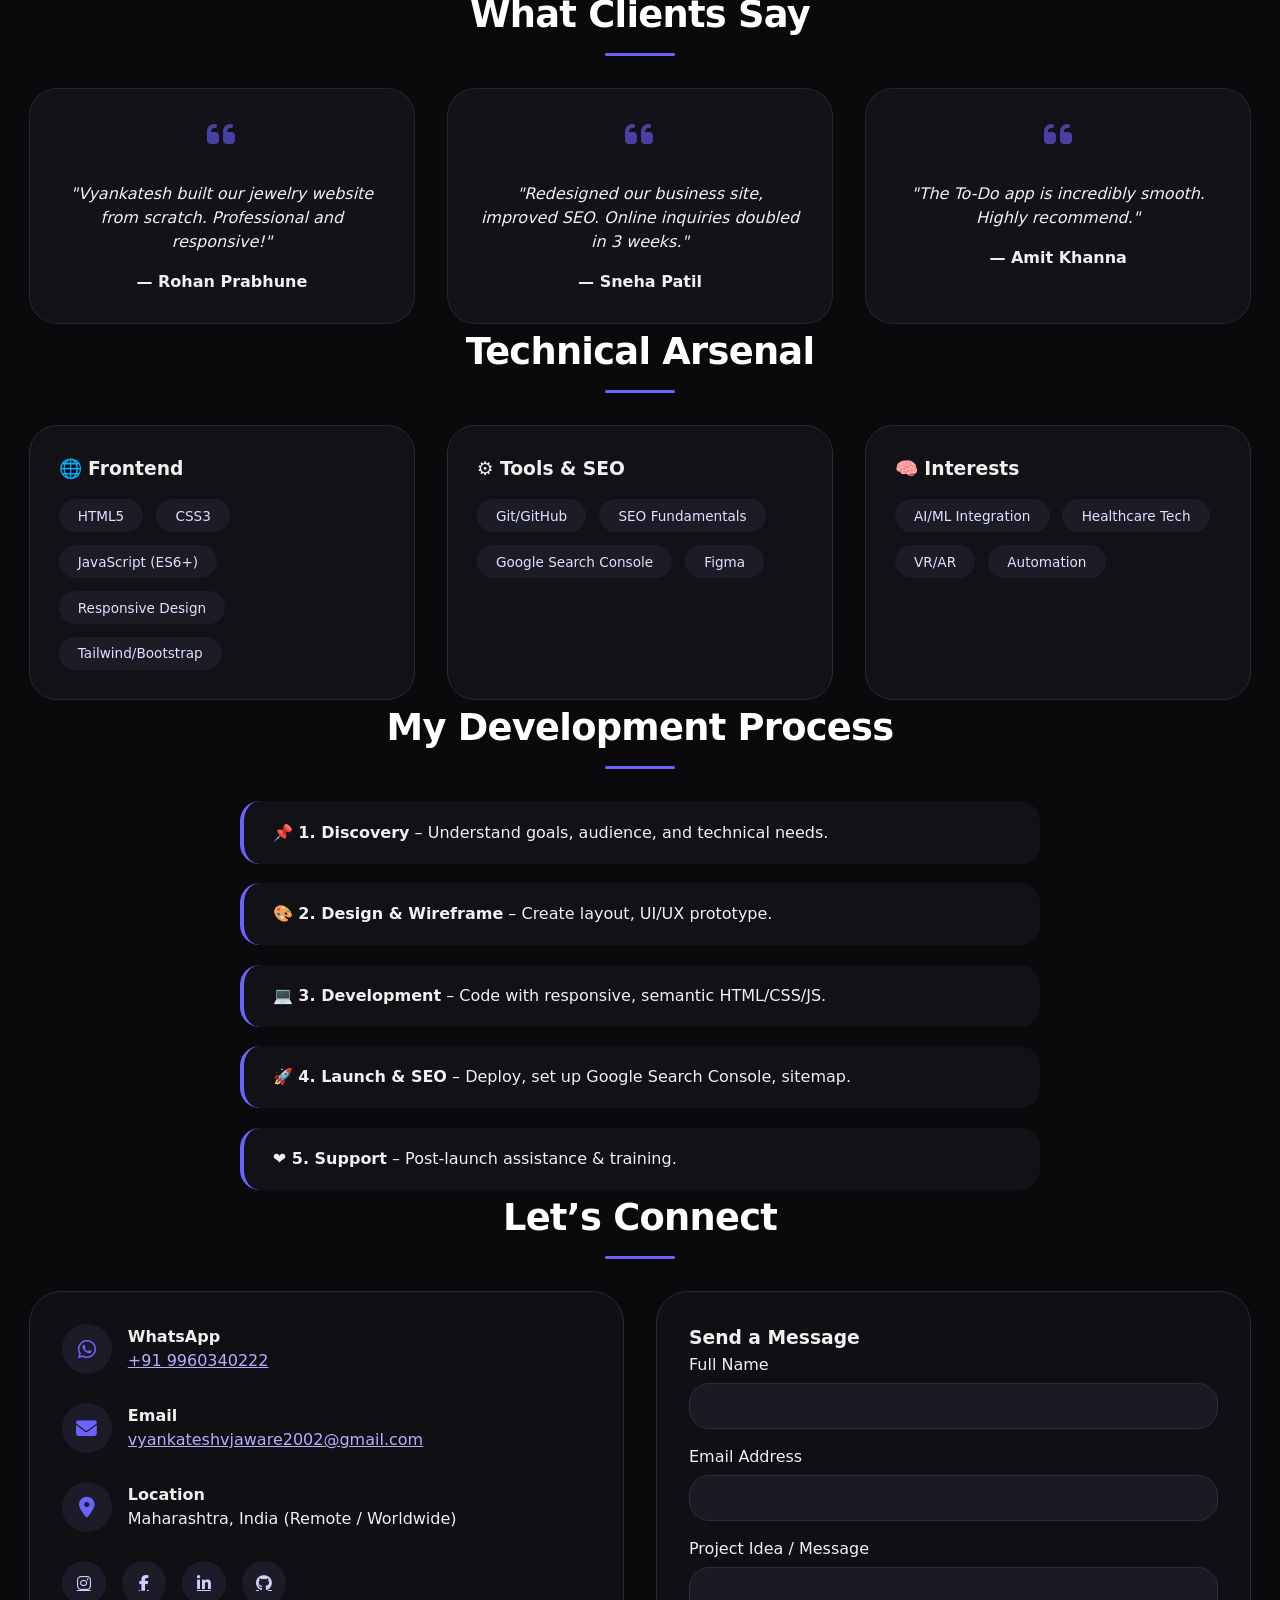
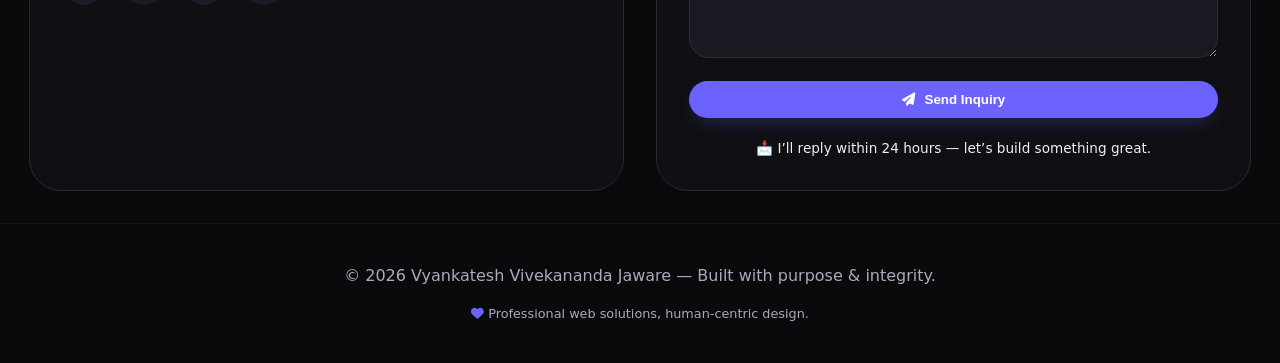
==== commit f1d9a60e: "Push all website files and updates to repository" ====
--- a/index.html
+++ b/index.html
@@ -1,528 +1,704 @@
 <!DOCTYPE html>
 <html lang="en">
-
 <head>
-  <meta name="description"
-    content="Prabhune Diamonds & Stones offers authentic gemstones, rudraksha, and expert astrological consultations since 1998. Personalized guidance for prosperity, health, and spiritual balance.">
-  <meta name="keywords"
-    content="Prabhune Diamonds, gemstones, rudraksha, astrology consultation, Pune, diamond jeweler, gemstone therapy, spiritual guidance">
-  <link rel="canonical" href="https://prabhunediamond.com/" />
-
   <meta charset="UTF-8">
-  <meta name="viewport" content="width=device-width, initial-scale=1.0">
-  <title>Prabhune Diamonds & Stones | Authentic Gemstones & Astrological Consultations</title>
-  <!-- Open Graph / Facebook -->
-  <meta property="og:type" content="website">
-  <meta property="og:url" content="https://prabhunediamond.com/">
-  <meta property="og:title" content="Prabhune Diamonds & Stones | Authentic Gemstones & Astrological Consultations">
-  <meta property="og:description"
-    content="Trusted gemstone and astrological consultation services with 28+ years of expertise. Personalized guidance for career, marriage, Vastu, and more.">
-  <meta property="og:image" content="https://prabhunediamond.com/images/logos/PDS.jpg.jpeg">
-  <!-- Twitter -->
-  <meta property="twitter:card" content="summary_large_image">
-  <meta property="twitter:url" content="https://prabhunediamond.com/">
-  <meta property="twitter:title"
-    content="Prabhune Diamonds & Stones | Authentic Gemstones & Astrological Consultations">
-  <meta property="twitter:description"
-    content="Trusted gemstone and astrological consultation services with 28+ years of expertise. Personalized guidance for career, marriage, Vastu, and more.">
-  <meta property="twitter:image" content="https://prabhunediamond.com/images/logos/PDS.jpg.jpeg">
-  <!-- JSON-LD Structured Data -->
-  <script type="application/ld+json">
-  {
-    "@context": "https://schema.org",
-    "@type": "Organization",
-    "name": "Prabhune Diamonds & Stones",
-    "url": "https://prabhunediamond.com",
-    "logo": "https://prabhunediamond.com/images/logos/PDS.jpg.jpeg",
-    "description": "Authentic gemstones, rudraksha, and expert astrological consultations since 1998.",
-    "address": {
-      "@type": "PostalAddress",
-      "streetAddress": "Morya Mandir Marg, Gandhi Peth Chowk, Chinchwadgaon",
-      "addressLocality": "Pune",
-      "addressRegion": "Maharashtra",
-      "postalCode": "411033",
-      "addressCountry": "IN"
-    },
-    "contactPoint": {
-      "@type": "ContactPoint",
-      "telephone": "+91-9822850279",
-      "contactType": "customer service"
-    },
-    "sameAs": [
-      "https://www.facebook.com/prabhunediamonds",
-      "https://www.instagram.com/prabhunediamonds"
-    ]
+  <meta name="viewport" content="width=device-width, initial-scale=1.0, viewport-fit=cover">
+  <meta name="description" content="Vyankatesh Jaware – Web developer blending pharmacy background & AI to craft high-conversion business websites. Modern, fast, and results-driven.">
+  <title>Vyankatesh Jaware | Professional Web Developer – Portfolio & Case Studies</title>
+  <link rel="stylesheet" href="https://cdnjs.cloudflare.com/ajax/libs/font-awesome/6.4.0/css/all.min.css">
+  <style>
+    * {
+      margin: 0;
+      padding: 0;
+      box-sizing: border-box;
+    }
+
+    body {
+      background: #0a0a0c;
+      color: #f0f0f0;
+      font-family: 'Inter', system-ui, -apple-system, 'Segoe UI', Roboto, 'Helvetica Neue', sans-serif;
+      line-height: 1.5;
+      scroll-behavior: smooth;
+    }
+
+    .gradient-text {
+      background: linear-gradient(135deg, #ffffff, #a0a0ff, #6c63ff);
+      -webkit-background-clip: text;
+      background-clip: text;
+      color: transparent;
+    }
+
+    .container {
+      max-width: 1280px;
+      margin: 0 auto;
+      padding: 0 1.8rem;
+    }
+
+    /* header transparent + glass */
+    header {
+      position: sticky;
+      top: 0;
+      z-index: 100;
+      background: transparent;
+      backdrop-filter: blur(12px);
+      border-bottom: 1px solid rgba(255,255,255,0.1);
+      transition: background 0.2s;
+    }
+    .header-container {
+      display: flex;
+      justify-content: space-between;
+      align-items: center;
+      padding: 1rem 1.5rem;
+    }
+    .logo {
+      font-size: 1.7rem;
+      font-weight: 800;
+      letter-spacing: -0.02em;
+      background: linear-gradient(135deg, #ffffff, #b0b0ff);
+      -webkit-background-clip: text;
+      background-clip: text;
+      color: transparent;
+    }
+    .nav-links {
+      display: flex;
+      gap: 2rem;
+      list-style: none;
+    }
+    .nav-links a {
+      text-decoration: none;
+      font-weight: 500;
+      color: #f0f0f0;
+      transition: 0.2s;
+    }
+    .nav-links a:hover, .nav-links a.active {
+      color: #a78bfa;
+      text-shadow: 0 0 6px rgba(167,139,250,0.6);
+    }
+    .mobile-menu-btn {
+      display: none;
+      background: none;
+      border: none;
+      font-size: 1.6rem;
+      color: white;
+      cursor: pointer;
+    }
+
+    /* buttons */
+    .btn {
+      display: inline-flex;
+      align-items: center;
+      gap: 0.6rem;
+      background: #2c2c3a;
+      color: white;
+      padding: 0.7rem 1.8rem;
+      border-radius: 40px;
+      font-weight: 600;
+      text-decoration: none;
+      transition: all 0.25s;
+      border: 1px solid rgba(255,255,255,0.15);
+    }
+    .btn-primary {
+      background: #6c63ff;
+      border: none;
+      box-shadow: 0 8px 20px -8px rgba(108,99,255,0.4);
+    }
+    .btn-primary:hover {
+      background: #5a52e0;
+      transform: translateY(-3px);
+      box-shadow: 0 15px 25px -10px #6c63ff;
+    }
+    .btn-outline {
+      background: transparent;
+      border: 1px solid #6c63ff;
+      color: #d0d0ff;
+    }
+    .btn-outline:hover {
+      background: rgba(108,99,255,0.1);
+      transform: translateY(-3px);
+    }
+
+    h2 {
+      font-size: 2.3rem;
+      margin-bottom: 2rem;
+      text-align: center;
+      letter-spacing: -0.02em;
+      color: #ffffff;
+    }
+    h2:after {
+      content: '';
+      display: block;
+      width: 70px;
+      height: 3px;
+      background: #6c63ff;
+      margin: 0.7rem auto 0;
+      border-radius: 4px;
+    }
+
+    /* Hero Section with Full Background Image */
+    .hero {
+      position: relative;
+      padding: 8rem 0 6rem;
+      background: linear-gradient(135deg, rgba(10,10,12,0.7), rgba(20,20,28,0.85)), url('https://images.unsplash.com/photo-1498050108023-c5249f4df085?w=1600&h=800&fit=crop') center/cover no-repeat;
+      background-attachment: fixed;
+      min-height: 90vh;
+      display: flex;
+      align-items: center;
+    }
+    .hero-container {
+      display: flex;
+      align-items: center;
+      gap: 2rem;
+      flex-wrap: wrap;
+    }
+    .hero-content {
+      flex: 1;
+      backdrop-filter: blur(2px);
+      padding: 1rem;
+      border-radius: 32px;
+    }
+    .hero-content h1 {
+      font-size: 3.5rem;
+      line-height: 1.2;
+      color: white;
+    }
+    .hero-content p {
+      font-size: 1.2rem;
+      color: #e0e0ff;
+      margin: 1.2rem 0 1.8rem;
+    }
+    /* removed hero-icon completely as requested */
+    /* cards */
+    .grid-2, .services-grid, .projects-grid, .testimonials-grid {
+      display: grid;
+      grid-template-columns: repeat(auto-fit, minmax(300px, 1fr));
+      gap: 2rem;
+      margin-top: 1.5rem;
+    }
+    .card {
+      background: rgba(20, 20, 28, 0.8);
+      backdrop-filter: blur(2px);
+      border: 1px solid rgba(255,255,255,0.08);
+      border-radius: 28px;
+      padding: 1.8rem;
+      transition: all 0.3s cubic-bezier(0.2, 0.9, 0.4, 1.1);
+    }
+    .card:hover {
+      transform: translateY(-6px);
+      border-color: #6c63ff;
+      box-shadow: 0 20px 30px -15px rgba(0,0,0,0.5);
+      background: rgba(28,28,38,0.9);
+    }
+    .card i {
+      font-size: 2.2rem;
+      color: #6c63ff;
+      margin-bottom: 1rem;
+    }
+    .tech-stack {
+      display: flex;
+      flex-wrap: wrap;
+      gap: 0.6rem;
+      margin: 1rem 0;
+    }
+    .tech-tag {
+      background: #1e1e2a;
+      padding: 0.2rem 1rem;
+      border-radius: 30px;
+      font-size: 0.75rem;
+      font-weight: 500;
+      border: 0.5px solid rgba(255,255,255,0.1);
+    }
+    .project-links {
+      display: flex;
+      gap: 1.2rem;
+      margin-top: 1rem;
+      flex-wrap: wrap;
+    }
+    .project-links a {
+      color: #b0b0ff;
+      text-decoration: none;
+      font-weight: 500;
+      font-size: 0.85rem;
+      transition: 0.2s;
+    }
+    .project-links a:hover { color: #ffffff; text-decoration: underline; }
+    .case-study {
+      margin: 1rem 0 0.5rem;
+      font-size: 0.85rem;
+      background: rgba(108,99,255,0.1);
+      padding: 0.6rem;
+      border-radius: 16px;
+      border-left: 3px solid #6c63ff;
+    }
+    .testimonial-card {
+      text-align: center;
+    }
+    .testimonial-card i {
+      font-size: 2rem;
+      color: #6c63ff;
+      opacity: 0.6;
+    }
+    .testimonial-card p {
+      font-style: italic;
+      margin: 1rem 0;
+    }
+    /* skills with MDN links */
+    .skills-cats {
+      display: grid;
+      grid-template-columns: repeat(auto-fit, minmax(280px,1fr));
+      gap: 2rem;
+    }
+    .skill-cat {
+      background: #111116;
+      border-radius: 28px;
+      padding: 1.8rem;
+      border: 1px solid #2a2a34;
+      transition: 0.2s;
+    }
+    .skill-cat:hover {
+      border-color: #6c63ff;
+      transform: scale(1.02);
+    }
+    .skill-items {
+      display: flex;
+      flex-wrap: wrap;
+      gap: 0.8rem;
+      margin-top: 1rem;
+    }
+    .skill-item {
+      background: #1c1c26;
+      padding: 0.4rem 1.2rem;
+      border-radius: 40px;
+      font-size: 0.85rem;
+      font-weight: 500;
+      transition: 0.2s;
+      text-decoration: none;
+      color: #e0e0ff;
+      display: inline-block;
+    }
+    .skill-item:hover {
+      background: #6c63ff;
+      color: #0a0a0c;
+      transform: translateY(-2px);
+    }
+    /* timeline */
+    .timeline-list {
+      display: flex;
+      flex-direction: column;
+      gap: 1.2rem;
+      max-width: 800px;
+      margin: 0 auto;
+    }
+    .timeline-item {
+      background: #111116;
+      border-radius: 20px;
+      padding: 1.2rem 1.8rem;
+      border-left: 4px solid #6c63ff;
+      transition: 0.2s;
+    }
+    .timeline-item:hover {
+      background: #181822;
+      transform: translateX(6px);
+    }
+    /* contact */
+    .contact-flex {
+      display: flex;
+      flex-wrap: wrap;
+      gap: 2rem;
+    }
+    .contact-info {
+      flex: 1;
+      background: #0f0f14;
+      border-radius: 32px;
+      padding: 2rem;
+      border: 1px solid #2a2a34;
+    }
+    .contact-item {
+      display: flex;
+      align-items: center;
+      gap: 1rem;
+      margin-bottom: 1.8rem;
+    }
+    .contact-icon {
+      width: 50px;
+      height: 50px;
+      background: #1c1c28;
+      border-radius: 30px;
+      display: flex;
+      align-items: center;
+      justify-content: center;
+      color: #6c63ff;
+      font-size: 1.3rem;
+    }
+    .contact-form {
+      flex: 1;
+      background: #0f0f14;
+      border-radius: 32px;
+      padding: 2rem;
+      border: 1px solid #2a2a34;
+    }
+    input, textarea {
+      width: 100%;
+      padding: 0.9rem;
+      background: #1a1a22;
+      border: 1px solid #2e2e3a;
+      border-radius: 20px;
+      color: white;
+      margin-top: 0.4rem;
+      margin-bottom: 1rem;
+    }
+    input:focus, textarea:focus {
+      outline: none;
+      border-color: #6c63ff;
+    }
+    .social-links {
+      display: flex;
+      gap: 1rem;
+      margin-top: 1.5rem;
+    }
+    .social-icon {
+      background: #1c1c28;
+      width: 44px;
+      height: 44px;
+      border-radius: 50%;
+      display: flex;
+      align-items: center;
+      justify-content: center;
+      color: #ccccff;
+      transition: 0.2s;
+    }
+    .social-icon:hover {
+      background: #6c63ff;
+      color: #0a0a0c;
+      transform: scale(1.1);
+    }
+    .scroll-top {
+      position: fixed;
+      bottom: 2rem;
+      right: 2rem;
+      background: #6c63ff;
+      width: 46px;
+      height: 46px;
+      border-radius: 50%;
+      display: flex;
+      align-items: center;
+      justify-content: center;
+      color: white;
+      opacity: 0;
+      visibility: hidden;
+      transition: 0.2s;
+      z-index: 99;
+    }
+    .scroll-top.visible {
+      opacity: 1;
+      visibility: visible;
+    }
+    .modal {
+      display: none;
+      position: fixed;
+      top:0;left:0;
+      width:100%;height:100%;
+      background: rgba(0,0,0,0.8);
+      backdrop-filter: blur(6px);
+      justify-content: center;
+      align-items: center;
+      z-index: 1000;
+    }
+    .modal-content {
+      background: #121218;
+      max-width: 450px;
+      width: 90%;
+      border-radius: 32px;
+      padding: 2rem;
+      border: 1px solid #6c63ff;
+    }
+    footer {
+      text-align: center;
+      padding: 2.5rem 1rem;
+      border-top: 1px solid rgba(255,255,255,0.05);
+      margin-top: 2rem;
+      color: #aaaabc;
+    }
+    .reveal {
+      opacity: 0;
+      transform: translateY(30px);
+      transition: all 0.7s ease;
+    }
+    .reveal.visible {
+      opacity: 1;
+      transform: translateY(0);
+    }
+    @media (max-width: 768px) {
+      .nav-links {
+        display: none;
+        flex-direction: column;
+        position: absolute;
+        top: 70px;
+        left: 0;
+        right: 0;
+        background: rgba(10,10,12,0.95);
+        backdrop-filter: blur(12px);
+        padding: 1.5rem;
+        gap: 1rem;
+        border-bottom: 1px solid #2a2a34;
+      }
+      .nav-links.active { display: flex; }
+      .mobile-menu-btn { display: block; }
+      .hero-container { flex-direction: column; text-align: center; }
+      .hero-content h1 { font-size: 2.2rem; }
+    }
+  </style>
+</head>
+<body>
+
+<header>
+  <div class="container header-container">
+    <a href="#" class="logo">Vyankatesh.dev</a>
+    <button class="mobile-menu-btn"><i class="fas fa-bars"></i></button>
+    <ul class="nav-links">
+      <li><a href="#home">Home</a></li>
+      <li><a href="#about">About</a></li>
+      <li><a href="#services">Services</a></li>
+      <li><a href="#projects">Case Studies</a></li>
+      <li><a href="#testimonials">Testimonials</a></li>
+      <li><a href="#skills">Skills</a></li>
+      <li><a href="#timeline">Process</a></li>
+      <li><a href="#contact">Contact</a></li>
+    </ul>
+  </div>
+</header>
+
+<main>
+  <!-- Hero Section with full background image (replaceable) -->
+  <section id="home" class="hero reveal">
+    <div class="container hero-container">
+      <div class="hero-content">
+        <h1>Modern Web Solutions <span class="gradient-text">That Drive Growth</span></h1>
+        <p>I blend healthcare insight & web dev to build high‑conversion, SEO‑ready websites. From concept to launch — your digital presence, accelerated.</p>
+        <div style="display: flex; gap: 1rem; flex-wrap: wrap;">
+          <a href="https://wa.me/919960340222?text=Hi%20I%20need%20a%20website" target="_blank" class="btn btn-primary"><i class="fab fa-whatsapp"></i> Start Project →</a>
+          <a href="#projects" class="btn btn-outline">See Case Studies</a>
+        </div>
+        <div style="display: flex; gap: 1.5rem; margin-top: 2rem;">
+          <div><i class="fas fa-check-circle" style="color:#6c63ff"></i> 100% responsive</div>
+          <div><i class="fas fa-chart-line" style="color:#6c63ff"></i> SEO first</div>
+          <div><i class="fas fa-bolt" style="color:#6c63ff"></i> Fast delivery</div>
+        </div>
+      </div>
+    </div>
+  </section>
+
+  <!-- About Section -->
+  <section id="about" class="reveal">
+    <div class="container">
+      <h2>About Me</h2>
+      <div class="grid-2">
+        <div class="card"><i class="fas fa-graduation-cap"></i><h3>From Pharmacy to Code</h3><p>I’m Vyankatesh Jaware — web developer with a background in Pharmacy (D.Pharm) and currently pursuing B.Sc. Computer Science. This unique blend gives me empathy for healthcare & user trust, plus technical rigor.</p><p style="margin-top:1rem"><strong>I don't just write code — I solve business problems with clean, conversion-focused websites.</strong></p></div>
+        <div class="card"><i class="fas fa-brain"></i><h3>AI & Future-Ready</h3><p>Passionate about AI, ML, and VR. I apply modern dev practices to ensure your site is fast, accessible, and ready for tomorrow's web standards.</p><div class="tech-stack"><span class="tech-tag">AI Integration</span><span class="tech-tag">Healthcare Tech</span><span class="tech-tag">User-Centric</span></div></div>
+      </div>
+    </div>
+  </section>
+
+  <!-- What I Provide + Why Choose Me -->
+  <section class="reveal">
+    <div class="container">
+      <div class="grid-2">
+        <div class="card"><i class="fas fa-cube"></i><h3>📦 What I Provide</h3>
+          <div style="display: flex; flex-direction: column; gap: 1rem; margin-top: 1rem;">
+            <div><i class="fas fa-code"></i> <strong>Complete Build</strong><br><small>Custom website from scratch or redesign</small></div>
+            <div><i class="fas fa-mobile-alt"></i> <strong>100% Responsive</strong><br><small>Flawless on all devices</small></div>
+            <div><i class="fas fa-chart-simple"></i> <strong>SEO Optimized</strong><br><small>Google-friendly structure</small></div>
+            <div><i class="fas fa-tachometer-alt"></i> <strong>Lightning Fast</strong><br><small>Performance audits & optimization</small></div>
+            <div><i class="fab fa-whatsapp"></i> <strong>Contact Integration</strong><br><small>WhatsApp & forms ready</small></div>
+            <div><i class="fas fa-headset"></i> <strong>30-Day Support</strong><br><small>Post-launch assistance</small></div>
+          </div>
+        </div>
+        <div class="card"><i class="fas fa-medal"></i><h3>⭐ Why Choose Me?</h3>
+          <div style="display: flex; flex-direction: column; gap: 1rem; margin-top: 1rem;">
+            <div><i class="fas fa-flask"></i> <strong>Pharmacy + CS Edge</strong><br><small>Holistic problem solving</small></div>
+            <div><i class="fas fa-comments"></i> <strong>Transparent Workflow</strong><br><small>Weekly updates & clear communication</small></div>
+            <div><i class="fas fa-rupee-sign"></i> <strong>Affordable Pricing</strong><br><small>No hidden fees, value for money</small></div>
+            <div><i class="fas fa-chart-line"></i> <strong>Results-Driven</strong><br><small>Websites that generate leads</small></div>
+            <div><i class="fas fa-handshake"></i> <strong>Partner Mentality</strong><br><small>Long-term support mindset</small></div>
+          </div>
+        </div>
+      </div>
+    </div>
+  </section>
+
+  <!-- Services -->
+  <section id="services" class="reveal">
+    <div class="container">
+      <h2>Services</h2>
+      <div class="services-grid">
+        <div class="card"><i class="fas fa-chart-simple"></i><h3>Business Websites</h3><p>Professional brand presence that builds trust & generates leads.</p></div>
+        <div class="card"><i class="fas fa-rocket"></i><h3>Landing Pages</h3><p>High-converting pages for campaigns, products, or services.</p></div>
+        <div class="card"><i class="fas fa-sync-alt"></i><h3>Website Redesign</h3><p>Modern, faster UI/UX overhaul for outdated websites.</p></div>
+      </div>
+    </div>
+  </section>
+
+  <!-- Projects Section with Case Studies -->
+  <section id="projects" class="reveal">
+    <div class="container">
+      <h2>Case Studies & Live Work</h2>
+      <div class="projects-grid">
+        <div class="card"><i class="fas fa-gem"></i><h3>Prabhune Diamonds</h3><div class="case-study"><strong>📌 Challenge:</strong> Jewelry brand needed trustworthy online presence.<br><strong>✅ Solution:</strong> Responsive website with SEO & WhatsApp integration.<br><strong>📈 Result:</strong> 40% increase in inquiries.</div><div class="tech-stack"><span class="tech-tag">Business Site</span><span class="tech-tag">SEO</span></div><div class="project-links"><a href="https://prabhunediamond.com" target="_blank"><i class="fas fa-external-link-alt"></i> Visit Live Site →</a></div></div>
+        <div class="card"><i class="fas fa-user-astronaut"></i><h3>Portfolio Website (This)</h3><div class="case-study"><strong>📌 Goal:</strong> Showcase skills & attract clients.<br><strong>✅ Solution:</strong> Custom dark theme, smooth animations.<br><strong>📈 Result:</strong> Professional brand identity.</div><div class="tech-stack"><span class="tech-tag">HTML/CSS/JS</span></div><div class="project-links"><a href="#" id="livePortfolioLink"><i class="fas fa-globe"></i> Live (current)</a> <a href="#" id="githubPortfolioLink"><i class="fab fa-github"></i> GitHub</a></div></div>
+        <div class="card"><i class="fas fa-calculator"></i><h3>Smart Web Calculator</h3><div class="case-study"><strong>📌 Need:</strong> Clean real-time calculator.<br><strong>✅ Solution:</strong> Vanilla JS with responsive UI.<br><strong>📈 Result:</strong> Lightweight tool.</div><div class="tech-stack"><span class="tech-tag">JavaScript</span></div><div class="project-links"><a href="#" id="calcDemoBtn"><i class="fas fa-play-circle"></i> Live Demo</a> <a href="#" id="githubCalcLink"><i class="fab fa-github"></i> GitHub</a></div></div>
+        <div class="card"><i class="fas fa-list-check"></i><h3>To-Do List Pro</h3><div class="case-study"><strong>📌 Challenge:</strong> Advanced task management.<br><strong>✅ Solution:</strong> Drag-drop, Pomodoro, voice input.<br><strong>📈 Result:</strong> Real-world productivity tool.</div><div class="tech-stack"><span class="tech-tag">Advanced JS</span></div><div class="project-links"><a href="#" id="todoDemoBtn"><i class="fas fa-play-circle"></i> Live Demo</a> <a href="#" id="githubTodoLink"><i class="fab fa-github"></i> GitHub</a></div></div>
+      </div>
+    </div>
+  </section>
+
+  <!-- Testimonials -->
+  <section id="testimonials" class="reveal">
+    <div class="container">
+      <h2>What Clients Say</h2>
+      <div class="testimonials-grid">
+        <div class="card testimonial-card"><i class="fas fa-quote-left"></i><p>"Vyankatesh built our jewelry website from scratch. Professional and responsive!"</p><strong>— Rohan Prabhune</strong></div>
+        <div class="card testimonial-card"><i class="fas fa-quote-left"></i><p>"Redesigned our business site, improved SEO. Online inquiries doubled in 3 weeks."</p><strong>— Sneha Patil</strong></div>
+        <div class="card testimonial-card"><i class="fas fa-quote-left"></i><p>"The To-Do app is incredibly smooth. Highly recommend."</p><strong>— Amit Khanna</strong></div>
+      </div>
+    </div>
+  </section>
+
+  <!-- Technical Arsenal with MDN Links (each skill links to official docs) -->
+  <section id="skills" class="reveal">
+    <div class="container">
+      <h2>Technical Arsenal</h2>
+      <div class="skills-cats">
+        <div class="skill-cat"><h3>🌐 Frontend</h3><div class="skill-items">
+          <a href="https://developer.mozilla.org/en-US/docs/Web/HTML" target="_blank" class="skill-item">HTML5</a>
+          <a href="https://developer.mozilla.org/en-US/docs/Web/CSS" target="_blank" class="skill-item">CSS3</a>
+          <a href="https://developer.mozilla.org/en-US/docs/Web/JavaScript" target="_blank" class="skill-item">JavaScript (ES6+)</a>
+          <a href="https://developer.mozilla.org/en-US/docs/Learn/CSS/CSS_layout/Responsive_Design" target="_blank" class="skill-item">Responsive Design</a>
+          <a href="https://tailwindcss.com/" target="_blank" class="skill-item">Tailwind/Bootstrap</a>
+        </div></div>
+        <div class="skill-cat"><h3>⚙️ Tools & SEO</h3><div class="skill-items">
+          <a href="https://git-scm.com/doc" target="_blank" class="skill-item">Git/GitHub</a>
+          <a href="https://developers.google.com/search/docs/fundamentals/seo-starter-guide" target="_blank" class="skill-item">SEO Fundamentals</a>
+          <a href="https://developers.google.com/search/docs/monitor-debug/search-console" target="_blank" class="skill-item">Google Search Console</a>
+          <a href="https://www.figma.com/resources/learn-design/" target="_blank" class="skill-item">Figma</a>
+        </div></div>
+        <div class="skill-cat"><h3>🧠 Interests</h3><div class="skill-items">
+          <a href="https://developer.mozilla.org/en-US/docs/Learn/JavaScript/First_steps/What_is_JavaScript" target="_blank" class="skill-item">AI/ML Integration</a>
+          <a href="https://www.who.int/health-topics/digital-health" target="_blank" class="skill-item">Healthcare Tech</a>
+          <a href="https://developer.mozilla.org/en-US/docs/Games/Techniques/3D_on_the_web" target="_blank" class="skill-item">VR/AR</a>
+          <a href="https://developer.mozilla.org/en-US/docs/Learn/Tools_and_testing/Cross_browser_testing/Automated_testing" target="_blank" class="skill-item">Automation</a>
+        </div></div>
+      </div>
+    </div>
+  </section>
+
+  <!-- Development Process -->
+  <section id="timeline" class="reveal">
+    <div class="container">
+      <h2>My Development Process</h2>
+      <div class="timeline-list">
+        <div class="timeline-item"><strong>📌 1. Discovery</strong> – Understand goals, audience, and technical needs.</div>
+        <div class="timeline-item"><strong>🎨 2. Design & Wireframe</strong> – Create layout, UI/UX prototype.</div>
+        <div class="timeline-item"><strong>💻 3. Development</strong> – Code with responsive, semantic HTML/CSS/JS.</div>
+        <div class="timeline-item"><strong>🚀 4. Launch & SEO</strong> – Deploy, set up Google Search Console, sitemap.</div>
+        <div class="timeline-item"><strong>❤️ 5. Support</strong> – Post-launch assistance & training.</div>
+      </div>
+    </div>
+  </section>
+
+  <!-- Contact Section -->
+  <section id="contact" class="reveal">
+    <div class="container">
+      <h2>Let’s Connect</h2>
+      <div class="contact-flex">
+        <div class="contact-info">
+          <div class="contact-item"><div class="contact-icon"><i class="fab fa-whatsapp"></i></div><div><strong>WhatsApp</strong><br><a href="https://wa.me/919960340222?text=Hi%20Vyankatesh,%20I%20need%20a%20website" target="_blank" style="color:#b0b0ff">+91 9960340222</a></div></div>
+          <div class="contact-item"><div class="contact-icon"><i class="fas fa-envelope"></i></div><div><strong>Email</strong><br><a href="mailto:vyankateshvjaware2002@gmail.com" style="color:#b0b0ff">vyankateshvjaware2002@gmail.com</a></div></div>
+          <div class="contact-item"><div class="contact-icon"><i class="fas fa-map-marker-alt"></i></div><div><strong>Location</strong><br>Maharashtra, India (Remote / Worldwide)</div></div>
+          <div class="social-links">
+            <a href="https://www.instagram.com/vyankatesh_jaware" target="_blank" class="social-icon"><i class="fab fa-instagram"></i></a>
+            <a href="https://www.facebook.com/vyankatesh.jaware" target="_blank" class="social-icon"><i class="fab fa-facebook-f"></i></a>
+            <a href="https://www.linkedin.com/in/vyankatesh-jaware" target="_blank" class="social-icon"><i class="fab fa-linkedin-in"></i></a>
+            <a href="https://github.com/vyankatesh2002" target="_blank" class="social-icon"><i class="fab fa-github"></i></a>
+          </div>
+        </div>
+        <div class="contact-form">
+          <h3>Send a Message</h3>
+          <form id="contactForm">
+            <label>Full Name</label><input type="text" id="name" required>
+            <label>Email Address</label><input type="email" id="email" required>
+            <label>Project Idea / Message</label><textarea rows="4" id="msg" required></textarea>
+            <button type="submit" class="btn btn-primary" style="width:100%; justify-content:center;"><i class="fas fa-paper-plane"></i> Send Inquiry</button>
+          </form>
+          <p style="margin-top: 1.2rem; text-align:center; font-size:0.85rem;">📩 I’ll reply within 24 hours — let’s build something great.</p>
+        </div>
+      </div>
+    </div>
+  </section>
+</main>
+
+<footer>
+  <div class="container">
+    <p>© 2026 Vyankatesh Vivekananda Jaware — Built with purpose & integrity.</p>
+    <div style="margin-top: 1rem; font-size:0.8rem;"><i class="fas fa-heart" style="color:#6c63ff"></i> Professional web solutions, human-centric design.</div>
+  </div>
+</footer>
+
+<a href="#home" class="scroll-top" id="scrollTopBtn"><i class="fas fa-arrow-up"></i></a>
+
+<!-- Modals -->
+<div id="calcModal" class="modal"><div class="modal-content"><span id="closeCalcModal" style="float:right; font-size:1.8rem; cursor:pointer;">&times;</span><h3>Smart Calculator</h3><input type="text" id="calcScreen" readonly style="width:100%; padding:0.6rem; margin:1rem 0; background:#1c1c28; color:white; text-align:right;"><div id="calcButtons" style="display:grid; grid-template-columns:repeat(4,1fr); gap:8px;"></div></div></div>
+<div id="todoModal" class="modal"><div class="modal-content"><span id="closeTodoModal" style="float:right; font-size:1.8rem; cursor:pointer;">&times;</span><h3>📋 To-Do Demo</h3><div style="display:flex; gap:0.5rem;"><input type="text" id="demoTodoInput" placeholder="Add task"><button id="demoAddTodo" style="background:#6c63ff; border:none; border-radius:30px; padding:0 1rem;">Add</button></div><ul id="demoTodoList" style="margin-top:1rem; max-height:200px; overflow:auto;"></ul><small>Full version on GitHub.</small></div></div>
+
+<script>
+  const menuBtn = document.querySelector('.mobile-menu-btn');
+  const nav = document.querySelector('.nav-links');
+  menuBtn.addEventListener('click', () => {
+    nav.classList.toggle('active');
+    menuBtn.innerHTML = nav.classList.contains('active') ? '<i class="fas fa-times"></i>' : '<i class="fas fa-bars"></i>';
+  });
+  document.querySelectorAll('.nav-links a').forEach(l => l.addEventListener('click', () => { nav.classList.remove('active'); menuBtn.innerHTML = '<i class="fas fa-bars"></i>'; }));
+
+  const sections = document.querySelectorAll('section[id]');
+  window.addEventListener('scroll', () => {
+    let current = '';
+    sections.forEach(section => { const top = section.offsetTop - 120; if(scrollY >= top) current = section.getAttribute('id'); });
+    document.querySelectorAll('.nav-links a').forEach(a => { a.classList.remove('active'); if(a.getAttribute('href') === `#${current}`) a.classList.add('active'); });
+    const scrollBtn = document.getElementById('scrollTopBtn'); if(window.scrollY > 400) scrollBtn.classList.add('visible'); else scrollBtn.classList.remove('visible');
+  });
+
+  const reveals = document.querySelectorAll('.reveal');
+  const observer = new IntersectionObserver((entries) => { entries.forEach(e => { if(e.isIntersecting) e.target.classList.add('visible'); }); }, { threshold: 0.1 });
+  reveals.forEach(r => observer.observe(r));
+
+  document.getElementById('contactForm').addEventListener('submit', (e) => { e.preventDefault(); alert(`Thanks! I'll reach out soon.`); e.target.reset(); });
+
+  const calcModal = document.getElementById('calcModal');
+  const todoModal = document.getElementById('todoModal');
+  function buildCalc() {
+    const btnsDiv = document.getElementById('calcButtons');
+    const screen = document.getElementById('calcScreen');
+    btnsDiv.innerHTML = '';
+    ['7','8','9','/','4','5','6','*','1','2','3','-','0','.','=','+','C','CE'].forEach(k => {
+      const btn = document.createElement('button');
+      btn.textContent = k; btn.style.background='#1e1e2a'; btn.style.border='none'; btn.style.borderRadius='16px'; btn.style.padding='12px'; btn.style.cursor='pointer';
+      btn.onclick = () => { if(k === 'C' || k === 'CE') screen.value = ''; else if(k === '=') { try { screen.value = eval(screen.value); } catch { screen.value = 'Error'; } } else screen.value += k; };
+      btnsDiv.appendChild(btn);
+    });
   }
-  </script>
-  <link rel="stylesheet" href="css/style.css">
-  <link
-    href="https://fonts.googleapis.com/css2?family=Playfair+Display:wght@400;500;600;700;800&family=Montserrat:wght@300;400;500;600;700&display=swap"
-    rel="stylesheet">
-  <link rel="stylesheet" href="https://cdnjs.cloudflare.com/ajax/libs/font-awesome/6.0.0/css/all.min.css">
-</head>
-
-<body>
-  <!-- Header & Navigation -->
-  <header>
-    <nav class="nav-bar">
-      <div class="nav-left">
-        <a href="index.html"><img src="images/logos/PDS.jpg.jpeg" alt="PDS Logo" class="logo1"></a>
-        <div class="brand-info">
-          <h1>PRABHUNE DIAMONDS & STONES</h1>
-          <p class="tagline">INTEGRITY, TRUST & PROBITY SINCE 1998</p>
-        </div>
-      </div>
-
-      <!-- Desktop Navigation -->
-      <ul class="nav">
-        <li><a href="index.html">Home</a></li>
-        <li><a href="about.html">About</a></li>
-        <li><a href="Products.html">Products</a></li>
-        <li><a href="consultation.html">Consultation</a></li>
-      </ul>
-
-      <!-- Hamburger Menu Button (Mobile/Tablet only) -->
-
-
-
-      <!-- Open Menu Card Button -->
-      <button class="open-menu-btn" id="openMenuBtn">☰</button>
-
-    </nav>
-
-    <!-- Mobile Menu Overlay -->
-    <div class="mobile-menu-overlay" id="menuOverlay"></div>
-
-    <!-- Mobile Menu -->
-
-
-    <!-- Menu Card -->
-    <div class="menu-card" id="menuCard">
-      <button class="close-menu-btn" id="closeMenuBtn">&times;</button>
-      <div class="menu-card-header">
-        <h3>Quick Navigation</h3>
-      </div>
-      <div class="menu-card-links">
-        <a href="index.html">
-          <i class="fas fa-home"></i>
-          <span>Home</span>
-        </a>
-        <a href="about.html">
-          <i class="fas fa-info-circle"></i>
-          <span>About Us</span>
-        </a>
-        <a href="Products.html">
-          <i class="fas fa-gem"></i>
-          <span>Our Products</span>
-        </a>
-        <a href="consultation.html">
-          <i class="fas fa-handshake"></i>
-          <span>Consultation</span>
-        </a>
-      </div>
-      <div class="menu-card-footer">
-        <p>Need help? <a href="tel:+919822850279">Call us</a></p>
-      </div>
-    </div>
-  </header>
-
-  <div class="home-container">
-    <div class="Center-heading">
-      <h2><span class="brand-info-col">PRABHUNE DIAMONDS </span>AND STONES <br> Zavheri AND SARAF</h2>
-      <h3>Authentic Gemstones for Prosperity and Balance</h3>
-      <h4>Trusted Expertise Since 1997</h4>
-    </div>
-    <div class="btn-action">
-      <div class="btn1"><a href="Products.html" class="start-btn">View Gemstones</a></div>
-      <div class="btn2"><a href="#contact-section" class="start-btn btn2">Book Consultations</a></div>
-    </div>
-
-
-  </div>
-
-
-
-  <section class="mukhi-special">
-    <h1>Collection of Rudramala</h1>
-
-    <div class="mukhi-wrapper">
-
-      <div class="mukhi-card">
-        <h3>1 Mukhi</h3>
-        <img src="images/icons/one-mukhi.jpg" alt="1 Mukhi Rudraksha" class="special-img">
-        <p>Supreme power and spiritual enlightenment. Best for meditation and divine connection.</p>
-      </div>
-      <div class="mukhi-card">
-        <h3>2 Mukhi</h3>
-        <img src="images/icons/two-mukhi.jpg" alt="2 Mukhi Rudraksha" class="special-img">
-        <p>Represents unity and harmony. Enhances relationships and energy balance.</p>
-      </div>
-      <div class="mukhi-card">
-        <h3>3 Mukhi</h3>
-        <img src="images/icons/three-mukhi.jpg" alt="3 Mukhi Rudraksha" class="special-img">
-        <p>Associated with Agni (fire) and enhances energy, vitality, and confidence.</p>
-      </div>
-      <div class="mukhi-card">
-        <h3>4 Mukhi</h3>
-        <img src="images/icons/for-mukhi.jpg" alt="4 Mukhi Rudraksha" class="special-img">
-        <p>Supports intellectual growth and stability. Symbolizes Brahma.</p>
-      </div>
-      <div class="mukhi-card">
-        <h3>5 Mukhi</h3>
-        <img src="images/icons/five-mukhi.jpg" alt="5 Mukhi Rudraksha" class="special-img">
-        <p>Represents Shiva. Promotes health, peace, and spiritual growth.</p>
-      </div>
-      <div class="mukhi-card">
-        <h3>6 Mukhi</h3>
-        <img src="images/icons/six-mukhi.jpg" alt="6 Mukhi Rudraksha" class="special-img">
-        <p>Boosts willpower, ambition, and leadership qualities.</p>
-      </div>
-      <div class="mukhi-card">
-        <h3>7 Mukhi</h3>
-        <img src="images/icons/seven-mukhi.jpg" alt="7 Mukhi Rudraksha" class="special-img">
-        <p>Attracts wealth, prosperity, and good fortune. Linked with Goddess Mahalaxmi.</p>
-      </div>
-      <div class="mukhi-card">
-        <h3>8 Mukhi</h3>
-        <img src="images/icons/eat-mukhi.jpg" alt="8 Mukhi Rudraksha" class="special-img">
-        <p>Removes obstacles and supports business and career growth. Associated with Lord Ganesha.</p>
-      </div>
-      <div class="mukhi-card">
-        <h3>9 Mukhi</h3>
-        <img src="images/icons/nine-mukhi.jpg" alt="9 Mukhi Rudraksha" class="special-img">
-        <p>Provides protection, courage, and victory. Linked to Goddess Durga.</p>
-      </div>
-      <div class="mukhi-card">
-        <h3>10 Mukhi</h3>
-        <img src="images/icons/then-mukhi.jpg" alt="10 Mukhi Rudraksha" class="special-img">
-        <p>Enhances leadership, authority, and positive energy. Represents Lord Vishnu.</p>
-      </div>
-      <div class="mukhi-card">
-        <h3>11 Mukhi</h3>
-        <img src="images/icons/eleone-mukhi.jpg" alt="11 Mukhi Rudraksha" class="special-img">
-        <p>Boosts confidence, stamina, and success in endeavors. Symbolizes Lord Hanuman.</p>
-      </div>
-      <div class="mukhi-card">
-        <h3>12 Mukhi</h3>
-        <img src="images/icons/twell-Mukhi.jpg" alt="12 Mukhi Rudraksha" class="special-img">
-        <p>Improves vitality, health, and removes negative energies. Associated with Lord Sun.</p>
-      </div>
-      <div class="mukhi-card">
-        <h3>13 Mukhi</h3>
-        <img src="images/icons/theerty-Mukhi.jpg" alt="13 Mukhi Rudraksha" class="special-img">
-        <p>Enhances power, leadership, and social influence. Linked with Lord Indra.</p>
-      </div>
-      <div class="mukhi-card">
-        <h3>14 Mukhi</h3>
-        <img src="images/icons/forty-mukhi.jpg" alt="14 Mukhi Rudraksha" class="special-img">
-        <p>Provides success, spiritual power, and protection. Associated with Lord Hanuman and Narayan.</p>
-      </div>
-    </div>
-  </section>
-
-  <section class="consultation-section">
-    <div class="consultation-container">
-      <h1 class="consultation-heading">Expert Astrological Consultations</h1>
-      <p class="consultation-subheading">
-        Personalized gemstone recommendations with 28+ years of experience in <br>gemmology, numerology, and astrology.
-      </p>
-
-      <div class="consultation-cards">
-        <div class="consultation-card">
-          <div class="card-icon">👤</div>
-          <h2>Personalized Recommendations</h2>
-          <p>
-            Tailored advice on which gemstones, rudraksha, numbers, colors will harmonize with your astrological chart.
-          </p>
-        </div>
-
-        <div class="consultation-card">
-          <div class="card-icon">📈</div>
-          <h2>Professional Guidance</h2>
-          <p>
-            Consult with Shreenivas Prabhune Sir for insights on career, education, marriage, Vastu, patrika, and more.
-          </p>
-        </div>
-
-        <div class="consultation-card">
-          <div class="card-icon">🔍</div>
-          <h2>Comprehensive Analysis</h2>
-          <p>
-            Detailed explanations of how specific gemstones influence your planetary positions for maximum benefit.
-          </p>
-        </div>
-      </div>
-    </div>
-  </section>
-
-  <section class="excellence-section">
-    <div class="section">
-      <h1>Recognized Excellence</h1>
-      <div class="underline"></div>
-
-      <div class="cards">
-        <div class="card">
-          <img src="images/icons/GIAm.jpg" alt="GIA Member">
-          <h3>GIA Member</h3>
-          <p>Gemological Institute of America</p>
-        </div>
-
-        <div class="card">
-          <img src="images/icons/IDEX.jpg" alt="IDEX Member">
-          <h3>IDEX Member</h3>
-          <p>Where trust meets tech</p>
-        </div>
-
-        <div class="card">
-          <img src="images/icons/diamond-mine.jpg" alt="ALROSA Partner">
-          <h3>ALROSA Partner</h3>
-          <p>World's largest diamond miner</p>
-        </div>
-
-        <div class="card">
-          <img src="images/icons/Career-Guidance.jpg" alt="Rating">
-          <h3>4.8/5 Rating</h3>
-          <p>Customer satisfaction</p>
-        </div>
-      </div>
-    </div>
-  </section>
-
-  <section class="testimonial-section">
-    <div class="testimonial-container">
-
-      <h1>Customer Testimonials</h1>
-      <div class="underline"></div>
-
-      <div class="testimonials-slider" id="testimonialSlider">
-
-        <div class="testimonial-card">
-          <p class="testimonial-text">
-            "I genuinely felt comfortable and confident after the consultation. His suggestions were practical and easy
-            to follow. Based on his guidance, I purchased a Rudraksha bead, and it truly feels special."
-          </p>
-          <h3>— Vishwanathan Sajjan</h3>
-          <span>Bangalore</span>
-        </div>
-        <div class="testimonial-image">
-          <img src="images/icons/forein-customer.jpg" alt="Happy Clients at Prabhune Diamonds & Stones">
-          <h5>Happy Clients at Prabhune Diamonds & Stones</h5>
-          <p class="testimonial-note">
-          </p>
-        </div>
-
-
-        <div class="testimonial-card">
-          <p class="testimonial-text">
-            "प्रभुणे डायमंड्स अॅन्ड स्टोन्स येथे माझा अनुभव अत्यंत समाधानकारक होता. प्रत्येक गोष्ट शांत आणि विश्वासार्ह
-            पद्धतीने समजावून सांगितली."
-          </p>
-          <h3>— Kailash Vaidya</h3>
-          <span>Dubai</span>
-        </div>
-        <div class="testimonial-card">
-          <p class="testimonial-text">
-            "My experience at Prabhune Diamonds and Stones was truly excellent. The people there are extremely kind,
-            supportive, and professional."
-          </p>
-          <h3>— Vyankatesh Vivekanand Jaware</h3>
-          <span>Nashik</span>
-        </div>
-
-
-      </div>
-
-    </div>
-
-  </section>
-  <div class="about-section">
-    <img src="images/icons/image.png" alt="Aditi Shreenivas Prabhune" class="about-image">
-    <div class="about-content">
-      <h3>About the Experience</h3>
-      <h3> Aditi Shreenivas Prabhune </h3>
-      <p>
-        shares her personal experience with
-        <strong>Saraswati and Ganesh Bandh</strong>, emphasizing their positive impact on learning, focus, and memory
-        retention.
-        Her journey demonstrates how consistent spiritual practice can support academic growth, creativity, and
-        professional excellence.
-      </p>
-      <p>
-        For personalized product consultation on gemstones and rudraksha, visit our <a
-          href="consultation.html">consultation page</a> to discover how our expertise can guide you.
-      </p>
-    </div>
-  </div>
-
-  <section id="contact-section" class="contact-hero">
-    <div class="contact-wrapper">
-
-      <div class="contact-left">
-        <span class="badge">Contact Us</span>
-        <h1>Let's Connect With Confidence</h1>
-        <p class="subtitle">
-          Trusted guidance, genuine advice, and a calm professional experience — we are here to help you make the right
-          decision.
-        </p>
-
-        <div class="contact-box">
-          <h3>📍 Our Location</h3>
-          <p>
-            <a href="https://maps.app.goo.gl/YyAKEHSqLGULhPkF9" target="_blank"
-              style="text-decoration: none; color: inherit;">
-              Morya Mandir Marg, Gandhi Peth Chowk,<br>
-              Chinchwadgaon, Pune – 411033<br>
-              Maharashtra, India
-            </a>
-          </p>
-        </div>
-
-        <div class="contact-box">
-          <h3>📞 Phone Numbers</h3>
-          <p>
-            <strong>Consultations:</strong><br>
-            Shreenivas Prabhune
-            +91 9822850279 / +91 9822196577
-          </p>
-          <p>
-            <strong>Products:</strong><br>
-            +91 9561966679
-          </p>
-        </div>
-
-        <div class="contact-box">
-          <h3>⏰ Business Hours</h3>
-          <p>
-            Tuesday – Sunday<br>
-            10 AM – 2 PM & 4 PM – 8 PM<br>
-            <strong>Weekly Off:</strong> Monday
-          </p>
-        </div>
-      </div>
-
-      <div class="contact-right">
-        <h2>Send Us a Message</h2>
-        <form action="https://formsubmit.co/prabhunediamonds@gmail.com" method="POST" onsubmit="sendWhatsApp()">
-          <input type="hidden" name="_subject" value="New Consultation Request">
-          <input type="hidden" name="_captcha" value="false">
-          <input type="hidden" name="_template" value="table">
-          <input type="text" name="Full Name" placeholder="Full Name *" required>
-          <input type="email" name="Email" placeholder="Email Address *" required>
-          <input type="text" name="Phone" placeholder="Phone Number *" required>
-          <select name="Budget" required>
-            <option value="">Select Budget</option>
-            <option value="Under $5,000">Under $5,000</option>
-            <option value="$5,000 - $15,000">$5,000 - $15,000</option>
-            <option value="$15,000 - $50,000">$15,000 - $50,000</option>
-            <option value="$50,000 - $150,000">$50,000 - $150,000</option>
-            <option value="Over $150,000">Over $150,000</option>
-          </select>
-          <select name="Consultation Topic" required>
-            <option value="">Select Consultation Topic</option>
-            <option value="Diamond Selection">Diamond Selection</option>
-            <option value="Engagement Ring">Engagement Ring</option>
-            <option value="Colored Gemstones">Colored Gemstones</option>
-            <option value="Investment Gemstones">Investment Gemstones</option>
-            <option value="Estate Jewelry">Estate Jewelry</option>
-            <option value="Custom Design">Custom Design</option>
-            <option value="Other">Other</option>
-          </select>
-          <input type="date" name="Preferred Date" required>
-          <select name="Preferred Time" required>
-            <option value="">Select Preferred Time</option>
-            <option value="Morning (9 AM - 12 PM)">Morning (9 AM - 12 PM)</option>
-            <option value="Afternoon (12 PM - 4 PM)">Afternoon (12 PM - 4 PM)</option>
-            <option value="Evening (4 PM - 7 PM)">Evening (4 PM - 7 PM)</option>
-          </select>
-          <button type="submit">Send Message</button>
-        </form>
-        <script>
-          function sendWhatsApp() {
-            let name = document.querySelector('[name="Full Name"]').value;
-            let phone = document.querySelector('[name="Phone"]').value;
-            let topic = document.querySelector('[name="Consultation Topic"]').value;
-            let msg = `New Consultation Request:%0A Name: ${name}%0A Phone: ${phone}%0A Topic: ${topic}`;
-            let ownerNumber = "919960340222";
-            let url = `https://wa.me/${ownerNumber}?text=${msg}`;
-            window.open(url, '_blank');
-          }
-        </script>
-      </div>
-
-    </div>
-  </section>
-
-  <footer class="site-footer">
-    <div class="footer-top">
-      <div class="footer-column">
-        <h4>About Us</h4>
-        <p>
-          Prabhune Diamonds and Stones – Trusted gemstone and astrological consultation services with 28+ years of
-          expertise. Personalized guidance for career, marriage, Vastu, and more.
-        </p>
-      </div>
-
-      <div class="footer-column">
-        <h4>Quick Links</h4>
-        <ul>
-          <li><a href="index.html">Home</a></li>
-          <li><a href="about.html">About</a></li>
-          <li><a href="Products.html">Products</a></li>
-          <li><a href="consultation.html">Consultation</a></li>
-        </ul>
-      </div>
-
-      <div class="footer-column">
-        <h4>Customer Service</h4>
-        <ul>
-          <li><a href="FAq.html">FAQs</a></li>
-          <li><a href="terms.html">Terms and Conditions</a></li>
-          <li><a href="refund.html">Return Policy</a></li>
-        </ul>
-      </div>
-
-      <div class="footer-column">
-        <h4>Contact Us</h4>
-        <p>📍 <a href="https://maps.app.goo.gl/YyAKEHSqLGULhPkF9" target="_blank"
-            style="color: #ccc; text-decoration: none;">Morya Mandir Marg, Gandhi Peth Chowk, Chinchwadgaon, Pune –
-            411033</a></p>
-        <p>📞 <a href="tel:+919960340222" style="color: #ccc; text-decoration: none;">+91 9561966679</a></p>
-        <p>✉️ <a href="mailto:info@prabhunediamonds.com"
-            style="color: #ccc; text-decoration: none;">prabhunediamonds@gmail.com</a></p>
-
-        <div class="social-icons">
-          <a href="#"><img src="https://img.icons8.com/ios-filled/24/ffffff/facebook-new.png" /></a>
-          <a href="#"><img src="https://img.icons8.com/ios-filled/24/ffffff/instagram-new.png" /></a>
-          <a href="#"><img src="https://img.icons8.com/ios-filled/24/ffffff/linkedin.png" /></a>
-        </div>
-
-        <!-- 🔹 Developer Portfolio Card (ADDED ONLY) -->
-        <div style="margin-top: 15px; padding: 10px; border: 1px solid #444; border-radius: 6px;">
-          <h5 style="margin: 0 0 5px; color: #fff;">Website Developer</h5>
-          <p style="margin: 0 0 6px; font-size: 13px; color: #bbb;">
-            Designed & developed by Vyankatesh Jaware
-          </p>
-          <a href="portfolio.html" target="_blank" style="color: #00c6ff; font-size: 13px; text-decoration: none;">
-            View Developer Portfolio →
-          </a>
-        </div>
-        <!-- 🔹 End Portfolio Card -->
-
-      </div>
-    </div>
-
-    <div class="footer-bottom">
-      <p>© 2025 Prabhune Diamonds and Stones. All Rights Reserved.</p>
-    </div>
-  </footer>
-
-
-  <!-- JavaScript Files -->
-  <script src="about.js"></script>
-  <!-- JavaScript Files -->
-  <script src="js/mobile-menu.js"></script>
-  <script src="js/menu-card.js"></script>
-
+  document.getElementById('calcDemoBtn').onclick = (e) => { e.preventDefault(); calcModal.style.display = 'flex'; buildCalc(); };
+  document.getElementById('closeCalcModal').onclick = () => calcModal.style.display = 'none';
+  function initTodoDemo() {
+    const input = document.getElementById('demoTodoInput'); const addBtn = document.getElementById('demoAddTodo'); const list = document.getElementById('demoTodoList');
+    let tasks = [];
+    function render() { list.innerHTML = ''; tasks.forEach((t,i) => { const li = document.createElement('li'); li.style.display='flex'; li.style.justifyContent='space-between'; li.innerHTML = `<span>${t}</span><button data-idx="${i}" class="delTodo" style="background:none; border:none; color:#ff6b6b;">🗑️</button>`; list.appendChild(li); }); document.querySelectorAll('.delTodo').forEach(btn => { btn.onclick = () => { tasks.splice(parseInt(btn.dataset.idx),1); render(); }; }); }
+    addBtn.onclick = () => { if(input.value.trim()) { tasks.push(input.value.trim()); input.value=''; render(); } };
+    render();
+  }
+  document.getElementById('todoDemoBtn').onclick = (e) => { e.preventDefault(); todoModal.style.display = 'flex'; initTodoDemo(); };
+  document.getElementById('closeTodoModal').onclick = () => todoModal.style.display = 'none';
+  window.onclick = (e) => { if(e.target === calcModal) calcModal.style.display = 'none'; if(e.target === todoModal) todoModal.style.display = 'none'; };
+  document.getElementById('githubPortfolioLink')?.setAttribute('href', 'https://github.com/vyankatesh2002/portfolio');
+  document.getElementById('githubCalcLink')?.setAttribute('href', 'https://github.com/vyankatesh2002/calculator');
+  document.getElementById('githubTodoLink')?.setAttribute('href', 'https://github.com/vyankatesh2002/todo-app');
+</script>
 </body>
-
 </html>
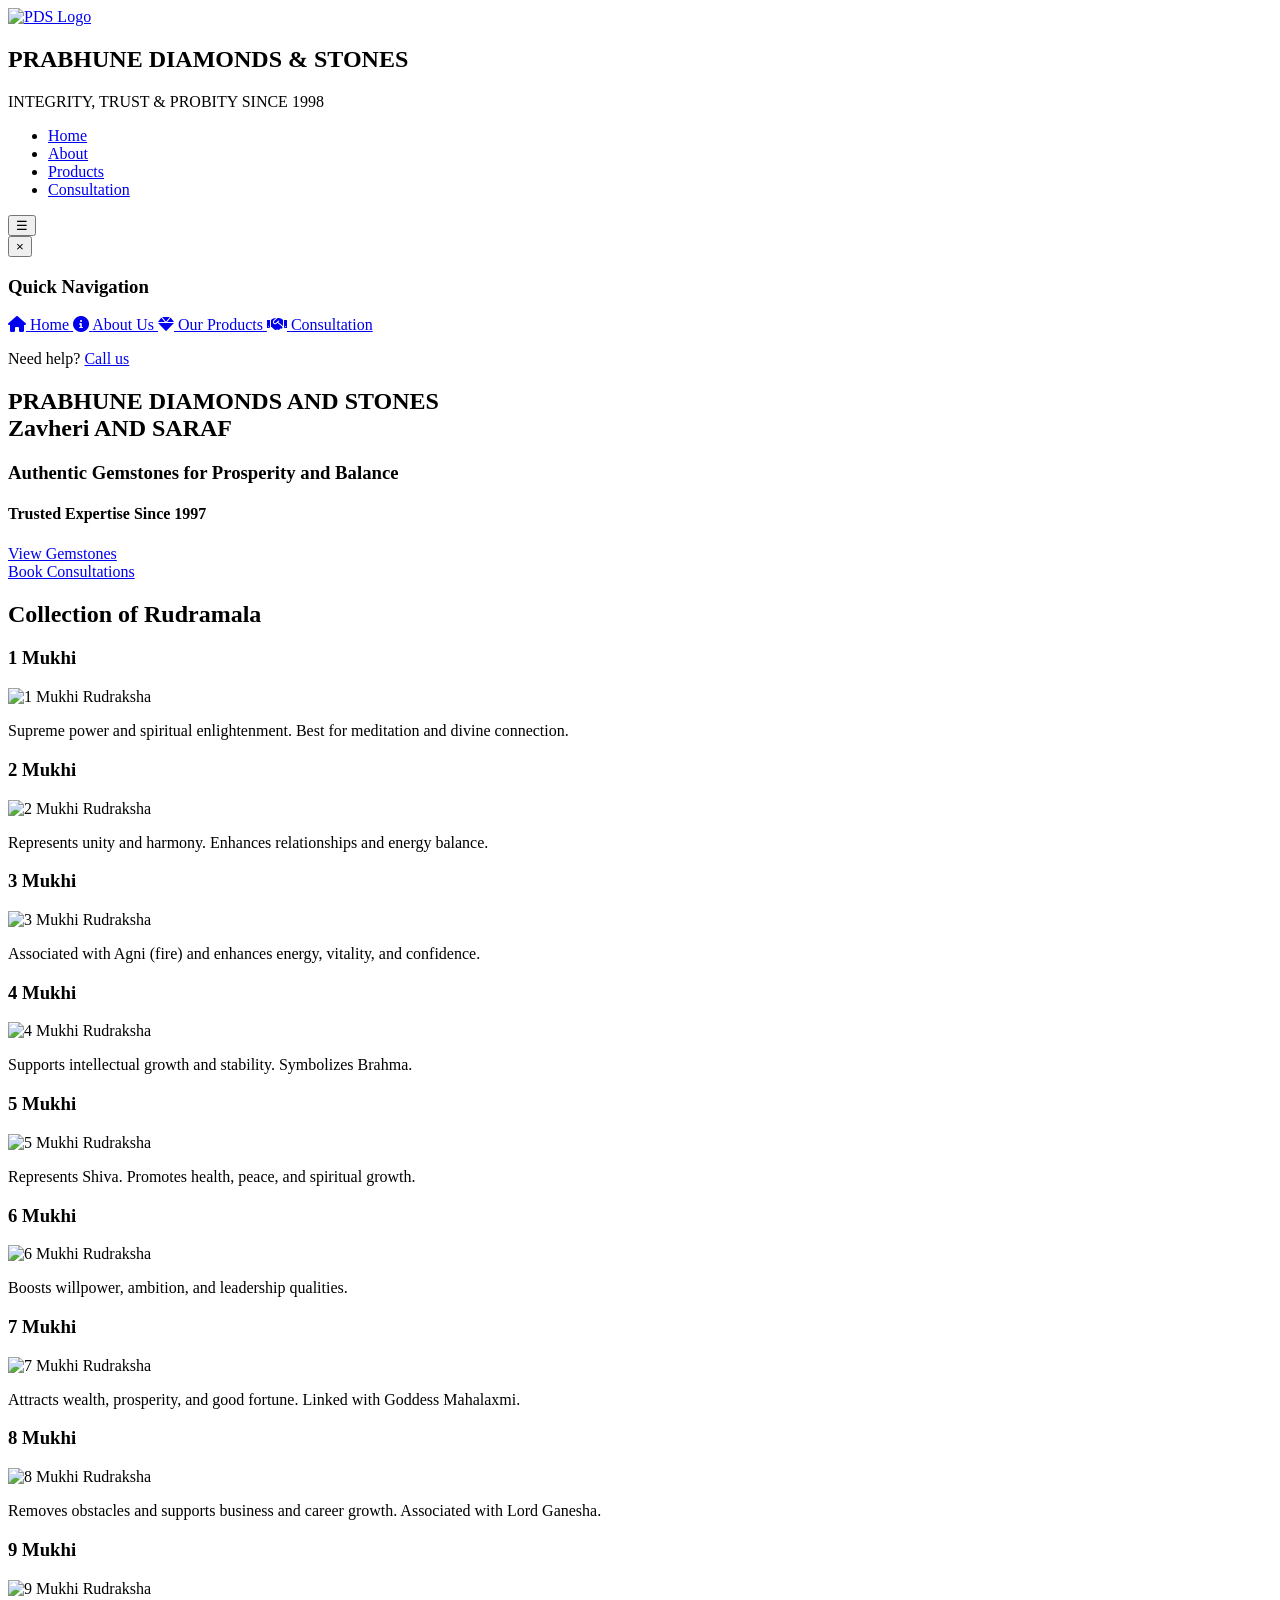
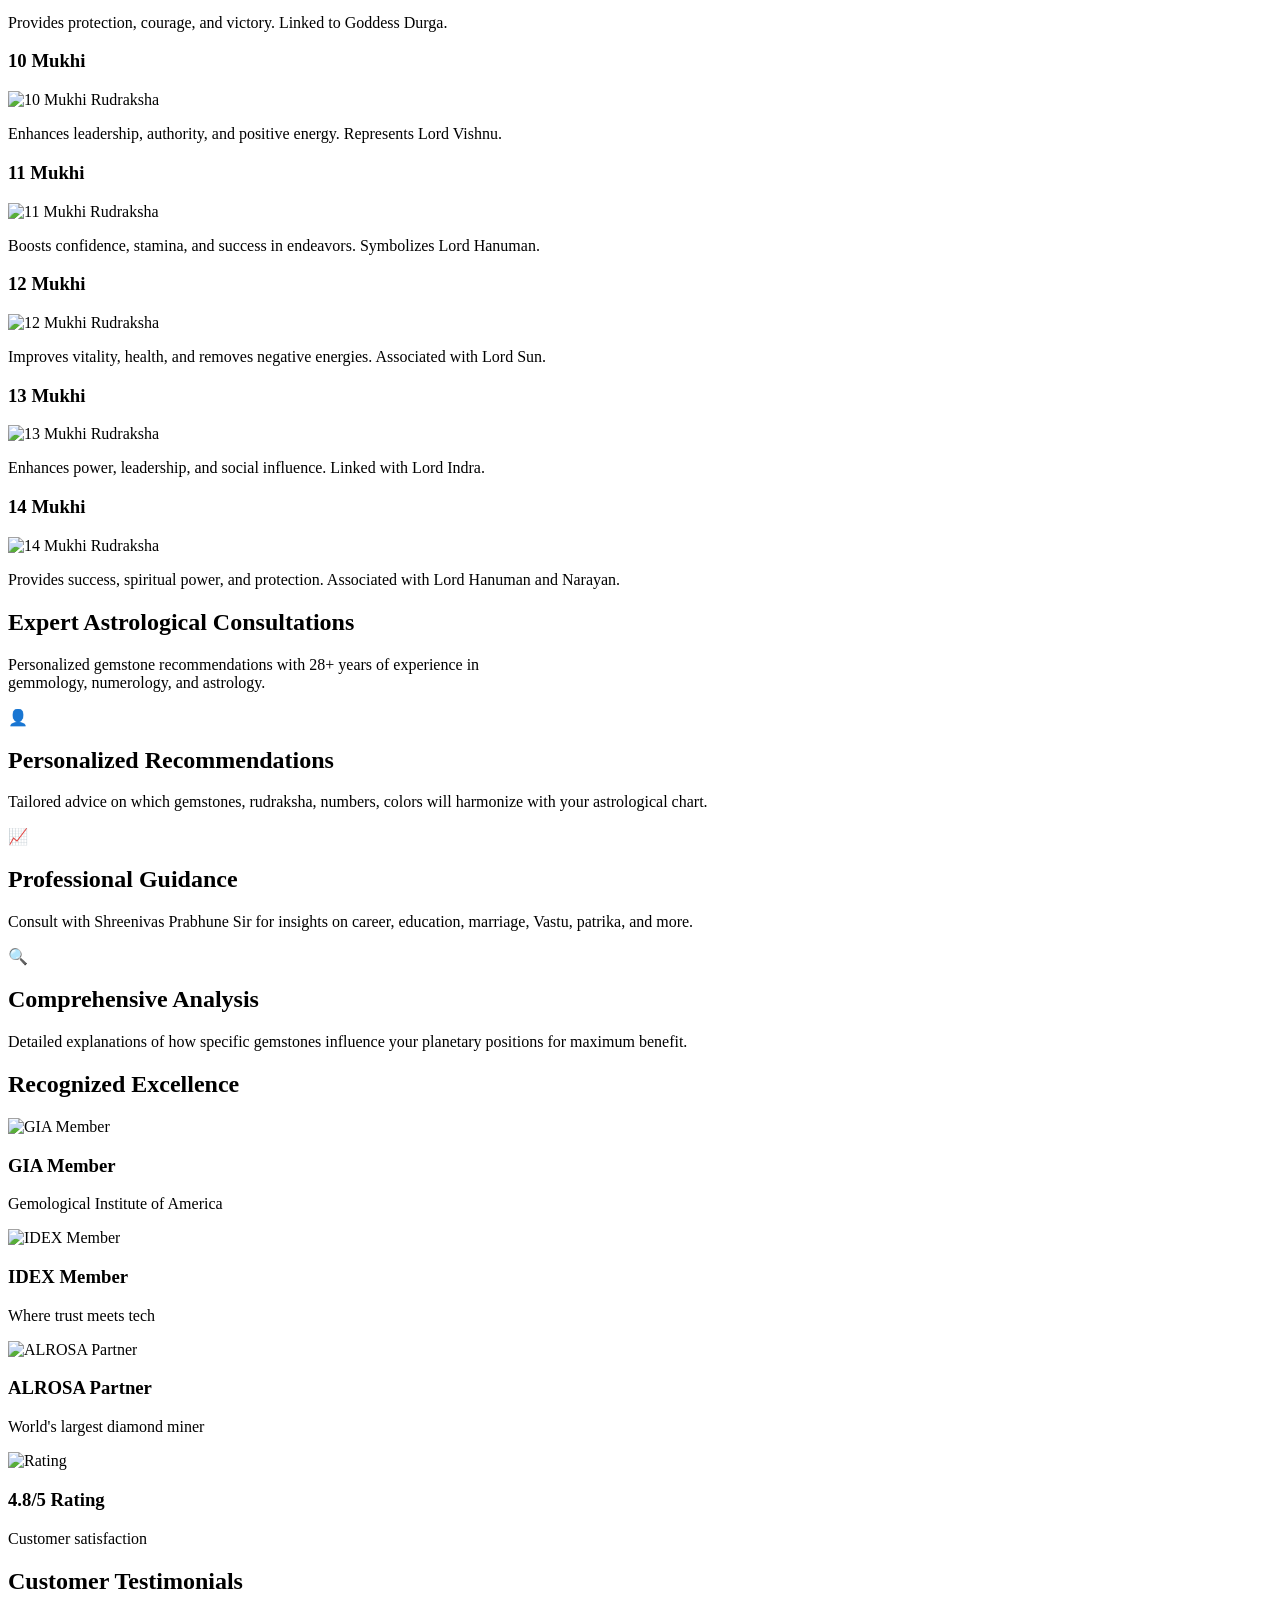
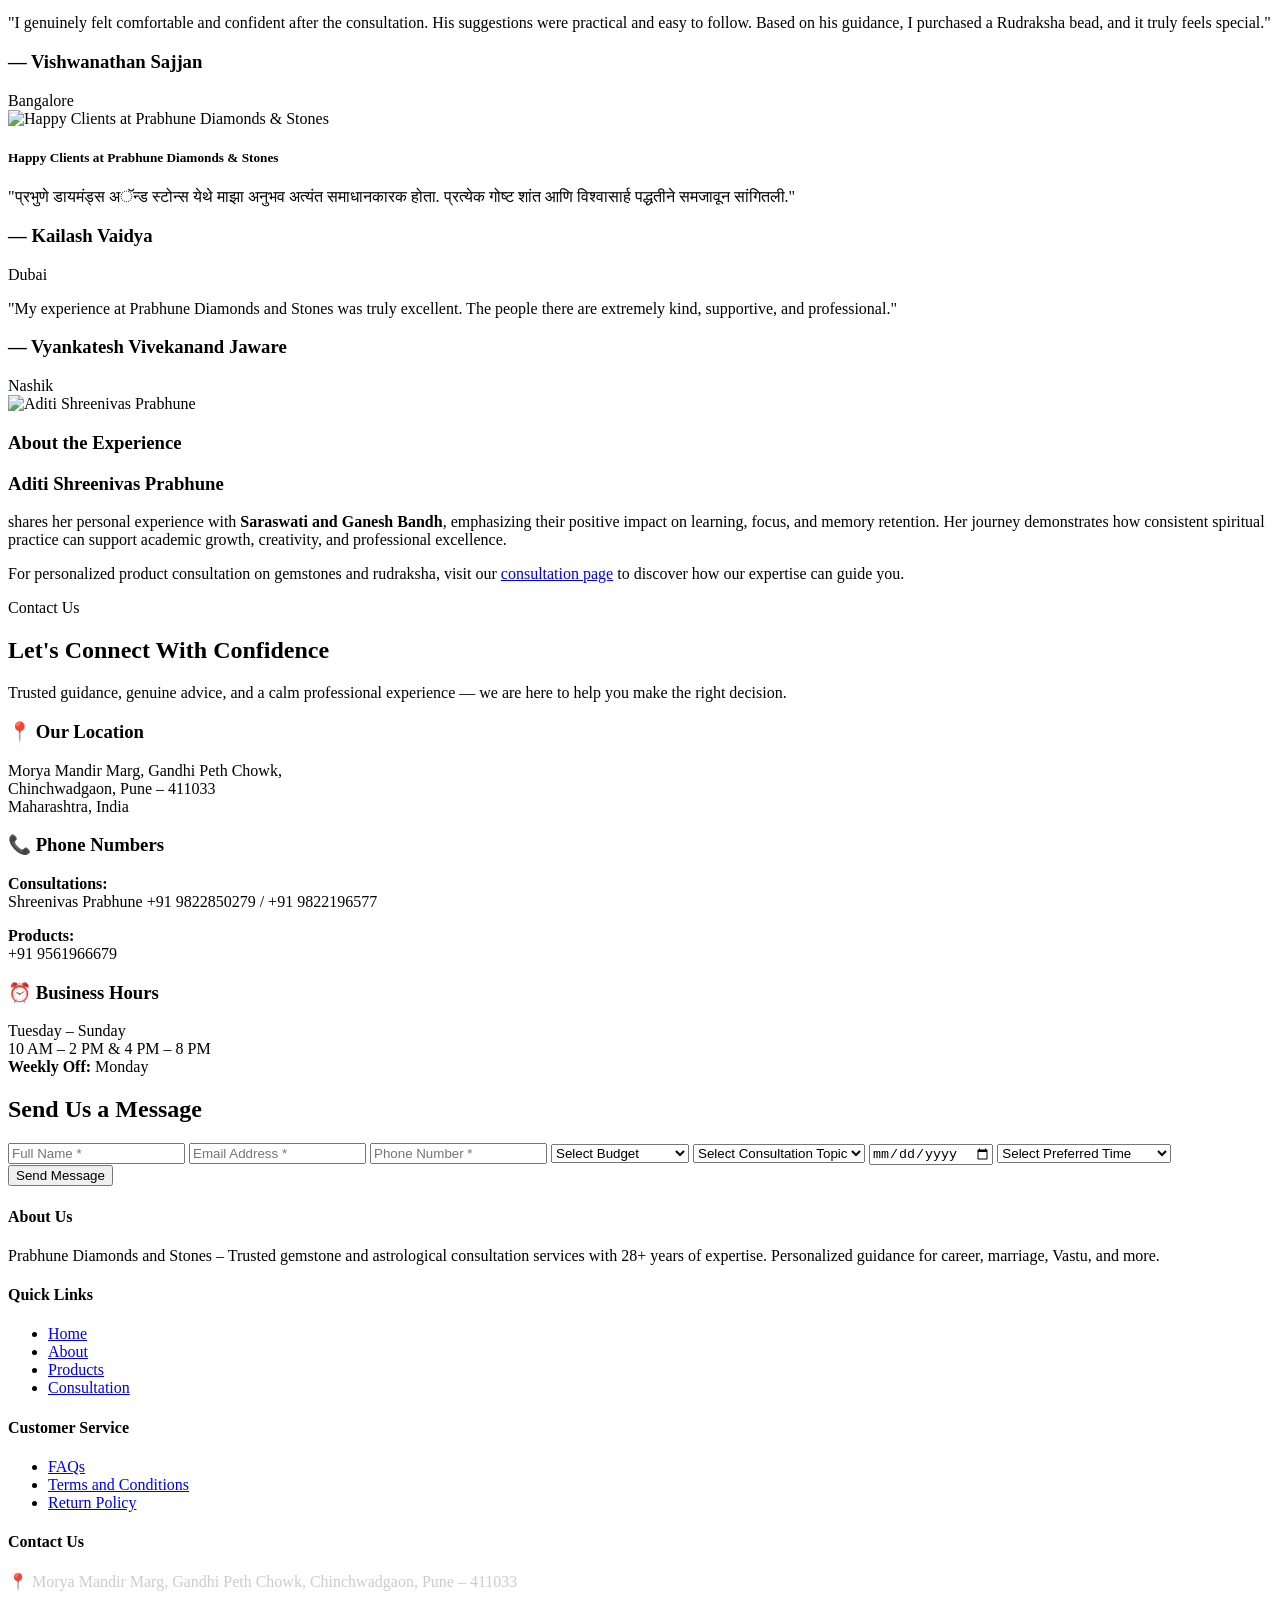
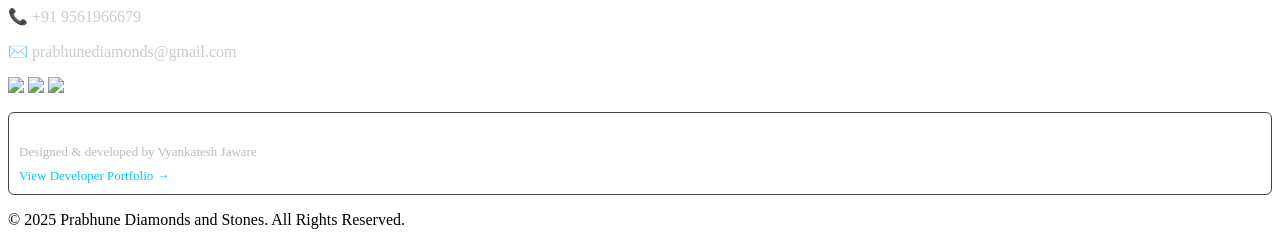
==== commit 139fd437: "fix(404): final navigation links fix + ignore .idea folder ✅ Fixed ALL 21+ products.html → Products." ====
--- a/index.html
+++ b/index.html
@@ -1,704 +1,525 @@
 <!DOCTYPE html>
 <html lang="en">
+
 <head>
+  <meta name="description"
+    content="Prabhune Diamonds & Stones offers authentic gemstones, rudraksha, and expert astrological consultations since 1998. Personalized guidance for prosperity, health, and spiritual balance.">
+  <meta name="keywords"
+    content="Prabhune Diamonds, gemstones, rudraksha, astrology consultation, Pune, diamond jeweler, gemstone therapy, spiritual guidance">
+  <link rel="canonical" href="https://prabhunediamond.com/" />
+
   <meta charset="UTF-8">
-  <meta name="viewport" content="width=device-width, initial-scale=1.0, viewport-fit=cover">
-  <meta name="description" content="Vyankatesh Jaware – Web developer blending pharmacy background & AI to craft high-conversion business websites. Modern, fast, and results-driven.">
-  <title>Vyankatesh Jaware | Professional Web Developer – Portfolio & Case Studies</title>
-  <link rel="stylesheet" href="https://cdnjs.cloudflare.com/ajax/libs/font-awesome/6.4.0/css/all.min.css">
-  <style>
-    * {
-      margin: 0;
-      padding: 0;
-      box-sizing: border-box;
-    }
-
-    body {
-      background: #0a0a0c;
-      color: #f0f0f0;
-      font-family: 'Inter', system-ui, -apple-system, 'Segoe UI', Roboto, 'Helvetica Neue', sans-serif;
-      line-height: 1.5;
-      scroll-behavior: smooth;
-    }
-
-    .gradient-text {
-      background: linear-gradient(135deg, #ffffff, #a0a0ff, #6c63ff);
-      -webkit-background-clip: text;
-      background-clip: text;
-      color: transparent;
-    }
-
-    .container {
-      max-width: 1280px;
-      margin: 0 auto;
-      padding: 0 1.8rem;
-    }
-
-    /* header transparent + glass */
-    header {
-      position: sticky;
-      top: 0;
-      z-index: 100;
-      background: transparent;
-      backdrop-filter: blur(12px);
-      border-bottom: 1px solid rgba(255,255,255,0.1);
-      transition: background 0.2s;
-    }
-    .header-container {
-      display: flex;
-      justify-content: space-between;
-      align-items: center;
-      padding: 1rem 1.5rem;
-    }
-    .logo {
-      font-size: 1.7rem;
-      font-weight: 800;
-      letter-spacing: -0.02em;
-      background: linear-gradient(135deg, #ffffff, #b0b0ff);
-      -webkit-background-clip: text;
-      background-clip: text;
-      color: transparent;
-    }
-    .nav-links {
-      display: flex;
-      gap: 2rem;
-      list-style: none;
-    }
-    .nav-links a {
-      text-decoration: none;
-      font-weight: 500;
-      color: #f0f0f0;
-      transition: 0.2s;
-    }
-    .nav-links a:hover, .nav-links a.active {
-      color: #a78bfa;
-      text-shadow: 0 0 6px rgba(167,139,250,0.6);
-    }
-    .mobile-menu-btn {
-      display: none;
-      background: none;
-      border: none;
-      font-size: 1.6rem;
-      color: white;
-      cursor: pointer;
-    }
-
-    /* buttons */
-    .btn {
-      display: inline-flex;
-      align-items: center;
-      gap: 0.6rem;
-      background: #2c2c3a;
-      color: white;
-      padding: 0.7rem 1.8rem;
-      border-radius: 40px;
-      font-weight: 600;
-      text-decoration: none;
-      transition: all 0.25s;
-      border: 1px solid rgba(255,255,255,0.15);
-    }
-    .btn-primary {
-      background: #6c63ff;
-      border: none;
-      box-shadow: 0 8px 20px -8px rgba(108,99,255,0.4);
-    }
-    .btn-primary:hover {
-      background: #5a52e0;
-      transform: translateY(-3px);
-      box-shadow: 0 15px 25px -10px #6c63ff;
-    }
-    .btn-outline {
-      background: transparent;
-      border: 1px solid #6c63ff;
-      color: #d0d0ff;
-    }
-    .btn-outline:hover {
-      background: rgba(108,99,255,0.1);
-      transform: translateY(-3px);
-    }
-
-    h2 {
-      font-size: 2.3rem;
-      margin-bottom: 2rem;
-      text-align: center;
-      letter-spacing: -0.02em;
-      color: #ffffff;
-    }
-    h2:after {
-      content: '';
-      display: block;
-      width: 70px;
-      height: 3px;
-      background: #6c63ff;
-      margin: 0.7rem auto 0;
-      border-radius: 4px;
-    }
-
-    /* Hero Section with Full Background Image */
-    .hero {
-      position: relative;
-      padding: 8rem 0 6rem;
-      background: linear-gradient(135deg, rgba(10,10,12,0.7), rgba(20,20,28,0.85)), url('https://images.unsplash.com/photo-1498050108023-c5249f4df085?w=1600&h=800&fit=crop') center/cover no-repeat;
-      background-attachment: fixed;
-      min-height: 90vh;
-      display: flex;
-      align-items: center;
-    }
-    .hero-container {
-      display: flex;
-      align-items: center;
-      gap: 2rem;
-      flex-wrap: wrap;
-    }
-    .hero-content {
-      flex: 1;
-      backdrop-filter: blur(2px);
-      padding: 1rem;
-      border-radius: 32px;
-    }
-    .hero-content h1 {
-      font-size: 3.5rem;
-      line-height: 1.2;
-      color: white;
-    }
-    .hero-content p {
-      font-size: 1.2rem;
-      color: #e0e0ff;
-      margin: 1.2rem 0 1.8rem;
-    }
-    /* removed hero-icon completely as requested */
-    /* cards */
-    .grid-2, .services-grid, .projects-grid, .testimonials-grid {
-      display: grid;
-      grid-template-columns: repeat(auto-fit, minmax(300px, 1fr));
-      gap: 2rem;
-      margin-top: 1.5rem;
-    }
-    .card {
-      background: rgba(20, 20, 28, 0.8);
-      backdrop-filter: blur(2px);
-      border: 1px solid rgba(255,255,255,0.08);
-      border-radius: 28px;
-      padding: 1.8rem;
-      transition: all 0.3s cubic-bezier(0.2, 0.9, 0.4, 1.1);
-    }
-    .card:hover {
-      transform: translateY(-6px);
-      border-color: #6c63ff;
-      box-shadow: 0 20px 30px -15px rgba(0,0,0,0.5);
-      background: rgba(28,28,38,0.9);
-    }
-    .card i {
-      font-size: 2.2rem;
-      color: #6c63ff;
-      margin-bottom: 1rem;
-    }
-    .tech-stack {
-      display: flex;
-      flex-wrap: wrap;
-      gap: 0.6rem;
-      margin: 1rem 0;
-    }
-    .tech-tag {
-      background: #1e1e2a;
-      padding: 0.2rem 1rem;
-      border-radius: 30px;
-      font-size: 0.75rem;
-      font-weight: 500;
-      border: 0.5px solid rgba(255,255,255,0.1);
-    }
-    .project-links {
-      display: flex;
-      gap: 1.2rem;
-      margin-top: 1rem;
-      flex-wrap: wrap;
-    }
-    .project-links a {
-      color: #b0b0ff;
-      text-decoration: none;
-      font-weight: 500;
-      font-size: 0.85rem;
-      transition: 0.2s;
-    }
-    .project-links a:hover { color: #ffffff; text-decoration: underline; }
-    .case-study {
-      margin: 1rem 0 0.5rem;
-      font-size: 0.85rem;
-      background: rgba(108,99,255,0.1);
-      padding: 0.6rem;
-      border-radius: 16px;
-      border-left: 3px solid #6c63ff;
-    }
-    .testimonial-card {
-      text-align: center;
-    }
-    .testimonial-card i {
-      font-size: 2rem;
-      color: #6c63ff;
-      opacity: 0.6;
-    }
-    .testimonial-card p {
-      font-style: italic;
-      margin: 1rem 0;
-    }
-    /* skills with MDN links */
-    .skills-cats {
-      display: grid;
-      grid-template-columns: repeat(auto-fit, minmax(280px,1fr));
-      gap: 2rem;
-    }
-    .skill-cat {
-      background: #111116;
-      border-radius: 28px;
-      padding: 1.8rem;
-      border: 1px solid #2a2a34;
-      transition: 0.2s;
-    }
-    .skill-cat:hover {
-      border-color: #6c63ff;
-      transform: scale(1.02);
-    }
-    .skill-items {
-      display: flex;
-      flex-wrap: wrap;
-      gap: 0.8rem;
-      margin-top: 1rem;
-    }
-    .skill-item {
-      background: #1c1c26;
-      padding: 0.4rem 1.2rem;
-      border-radius: 40px;
-      font-size: 0.85rem;
-      font-weight: 500;
-      transition: 0.2s;
-      text-decoration: none;
-      color: #e0e0ff;
-      display: inline-block;
-    }
-    .skill-item:hover {
-      background: #6c63ff;
-      color: #0a0a0c;
-      transform: translateY(-2px);
-    }
-    /* timeline */
-    .timeline-list {
-      display: flex;
-      flex-direction: column;
-      gap: 1.2rem;
-      max-width: 800px;
-      margin: 0 auto;
-    }
-    .timeline-item {
-      background: #111116;
-      border-radius: 20px;
-      padding: 1.2rem 1.8rem;
-      border-left: 4px solid #6c63ff;
-      transition: 0.2s;
-    }
-    .timeline-item:hover {
-      background: #181822;
-      transform: translateX(6px);
-    }
-    /* contact */
-    .contact-flex {
-      display: flex;
-      flex-wrap: wrap;
-      gap: 2rem;
-    }
-    .contact-info {
-      flex: 1;
-      background: #0f0f14;
-      border-radius: 32px;
-      padding: 2rem;
-      border: 1px solid #2a2a34;
-    }
-    .contact-item {
-      display: flex;
-      align-items: center;
-      gap: 1rem;
-      margin-bottom: 1.8rem;
-    }
-    .contact-icon {
-      width: 50px;
-      height: 50px;
-      background: #1c1c28;
-      border-radius: 30px;
-      display: flex;
-      align-items: center;
-      justify-content: center;
-      color: #6c63ff;
-      font-size: 1.3rem;
-    }
-    .contact-form {
-      flex: 1;
-      background: #0f0f14;
-      border-radius: 32px;
-      padding: 2rem;
-      border: 1px solid #2a2a34;
-    }
-    input, textarea {
-      width: 100%;
-      padding: 0.9rem;
-      background: #1a1a22;
-      border: 1px solid #2e2e3a;
-      border-radius: 20px;
-      color: white;
-      margin-top: 0.4rem;
-      margin-bottom: 1rem;
-    }
-    input:focus, textarea:focus {
-      outline: none;
-      border-color: #6c63ff;
-    }
-    .social-links {
-      display: flex;
-      gap: 1rem;
-      margin-top: 1.5rem;
-    }
-    .social-icon {
-      background: #1c1c28;
-      width: 44px;
-      height: 44px;
-      border-radius: 50%;
-      display: flex;
-      align-items: center;
-      justify-content: center;
-      color: #ccccff;
-      transition: 0.2s;
-    }
-    .social-icon:hover {
-      background: #6c63ff;
-      color: #0a0a0c;
-      transform: scale(1.1);
-    }
-    .scroll-top {
-      position: fixed;
-      bottom: 2rem;
-      right: 2rem;
-      background: #6c63ff;
-      width: 46px;
-      height: 46px;
-      border-radius: 50%;
-      display: flex;
-      align-items: center;
-      justify-content: center;
-      color: white;
-      opacity: 0;
-      visibility: hidden;
-      transition: 0.2s;
-      z-index: 99;
-    }
-    .scroll-top.visible {
-      opacity: 1;
-      visibility: visible;
-    }
-    .modal {
-      display: none;
-      position: fixed;
-      top:0;left:0;
-      width:100%;height:100%;
-      background: rgba(0,0,0,0.8);
-      backdrop-filter: blur(6px);
-      justify-content: center;
-      align-items: center;
-      z-index: 1000;
-    }
-    .modal-content {
-      background: #121218;
-      max-width: 450px;
-      width: 90%;
-      border-radius: 32px;
-      padding: 2rem;
-      border: 1px solid #6c63ff;
-    }
-    footer {
-      text-align: center;
-      padding: 2.5rem 1rem;
-      border-top: 1px solid rgba(255,255,255,0.05);
-      margin-top: 2rem;
-      color: #aaaabc;
-    }
-    .reveal {
-      opacity: 0;
-      transform: translateY(30px);
-      transition: all 0.7s ease;
-    }
-    .reveal.visible {
-      opacity: 1;
-      transform: translateY(0);
-    }
-    @media (max-width: 768px) {
-      .nav-links {
-        display: none;
-        flex-direction: column;
-        position: absolute;
-        top: 70px;
-        left: 0;
-        right: 0;
-        background: rgba(10,10,12,0.95);
-        backdrop-filter: blur(12px);
-        padding: 1.5rem;
-        gap: 1rem;
-        border-bottom: 1px solid #2a2a34;
-      }
-      .nav-links.active { display: flex; }
-      .mobile-menu-btn { display: block; }
-      .hero-container { flex-direction: column; text-align: center; }
-      .hero-content h1 { font-size: 2.2rem; }
-    }
-  </style>
+  <meta name="viewport" content="width=device-width, initial-scale=1.0">
+  <title>Prabhune Diamonds & Stones | Authentic Gemstones & Astrological Consultations</title>
+  <!-- Open Graph / Facebook -->
+  <meta property="og:type" content="website">
+  <meta property="og:url" content="https://prabhunediamond.com/">
+  <meta property="og:title" content="Prabhune Diamonds & Stones | Authentic Gemstones & Astrological Consultations">
+  <meta property="og:description"
+    content="Trusted gemstone and astrological consultation services with 28+ years of expertise. Personalized guidance for career, marriage, Vastu, and more.">
+  <meta property="og:image" content="https://prabhunediamond.com/images/logos/PDS.jpg.jpeg">
+  <!-- Twitter -->
+  <meta property="twitter:card" content="summary_large_image">
+  <meta property="twitter:url" content="https://prabhunediamond.com/">
+  <meta property="twitter:title"
+    content="Prabhune Diamonds & Stones | Authentic Gemstones & Astrological Consultations">
+  <meta property="twitter:description"
+    content="Trusted gemstone and astrological consultation services with 28+ years of expertise. Personalized guidance for career, marriage, Vastu, and more.">
+  <meta property="twitter:image" content="https://prabhunediamond.com/images/logos/PDS.jpg.jpeg">
+  <!-- JSON-LD Structured Data -->
+  <script type="application/ld+json">
+  {
+    "@context": "https://schema.org",
+    "@type": "Organization",
+    "name": "Prabhune Diamonds & Stones",
+    "url": "https://prabhunediamond.com",
+    "logo": "https://prabhunediamond.com/images/logos/PDS.jpg.jpeg",
+    "description": "Authentic gemstones, rudraksha, and expert astrological consultations since 1998.",
+    "address": {
+      "@type": "PostalAddress",
+      "streetAddress": "Morya Mandir Marg, Gandhi Peth Chowk, Chinchwadgaon",
+      "addressLocality": "Pune",
+      "addressRegion": "Maharashtra",
+      "postalCode": "411033",
+      "addressCountry": "IN"
+    },
+    "contactPoint": {
+      "@type": "ContactPoint",
+      "telephone": "+91-9822850279",
+      "contactType": "customer service"
+    },
+    "sameAs": [
+      "https://www.facebook.com/prabhunediamonds",
+      "https://www.instagram.com/prabhunediamonds"
+    ]
+  }
+  </script>
+  <link rel="stylesheet" href="css/style.css">
+  <link
+    href="https://fonts.googleapis.com/css2?family=Playfair+Display:wght@400;500;600;700;800&family=Montserrat:wght@300;400;500;600;700&display=swap"
+    rel="stylesheet">
+  <link rel="stylesheet" href="https://cdnjs.cloudflare.com/ajax/libs/font-awesome/6.0.0/css/all.min.css">
 </head>
+
 <body>
-
-<header>
-  <div class="container header-container">
-    <a href="#" class="logo">Vyankatesh.dev</a>
-    <button class="mobile-menu-btn"><i class="fas fa-bars"></i></button>
-    <ul class="nav-links">
-      <li><a href="#home">Home</a></li>
-      <li><a href="#about">About</a></li>
-      <li><a href="#services">Services</a></li>
-      <li><a href="#projects">Case Studies</a></li>
-      <li><a href="#testimonials">Testimonials</a></li>
-      <li><a href="#skills">Skills</a></li>
-      <li><a href="#timeline">Process</a></li>
-      <li><a href="#contact">Contact</a></li>
-    </ul>
+  <!-- Header & Navigation -->
+  <header>
+    <nav class="nav-bar">
+      <div class="nav-left">
+        <a href="index.html"><img src="images/logos/PDS.jpg.jpeg" alt="PDS Logo" class="logo1"></a>
+        <div class="brand-info">
+          <h1>PRABHUNE DIAMONDS & STONES</h1>
+          <p class="tagline">INTEGRITY, TRUST & PROBITY SINCE 1998</p>
+        </div>
+      </div>
+
+      <!-- Desktop Navigation -->
+      <ul class="nav">
+        <li><a href="index.html">Home</a></li>
+        <li><a href="about.html">About</a></li>
+        <li><a href="Products.html">Products</a></li>
+        <li><a href="consultation.html">Consultation</a></li>
+      </ul>
+
+      <!-- Open Menu Card Button -->
+      <button class="open-menu-btn" id="openMenuBtn">☰</button>
+
+    </nav>
+
+    <!-- Mobile Menu Overlay -->
+    <div class="mobile-menu-overlay" id="menuOverlay"></div>
+
+    <!-- Mobile Menu -->
+
+
+    <!-- Menu Card -->
+    <div class="menu-card" id="menuCard">
+      <button class="close-menu-btn" id="closeMenuBtn">&times;</button>
+      <div class="menu-card-header">
+        <h3>Quick Navigation</h3>
+      </div>
+      <div class="menu-card-links">
+        <a href="index.html">
+          <i class="fas fa-home"></i>
+          <span>Home</span>
+        </a>
+        <a href="about.html">
+          <i class="fas fa-info-circle"></i>
+          <span>About Us</span>
+        </a>
+        <a href="Products.html">
+          <i class="fas fa-gem"></i>
+          <span>Our Products</span>
+        </a>
+        <a href="consultation.html">
+          <i class="fas fa-handshake"></i>
+          <span>Consultation</span>
+        </a>
+      </div>
+      <div class="menu-card-footer">
+        <p>Need help? <a href="tel:+919822850279">Call us</a></p>
+      </div>
+    </div>
+  </header>
+
+  <div class="home-container">
+    <div class="Center-heading">
+      <h2><span class="brand-info-col">PRABHUNE DIAMONDS </span>AND STONES <br> Zavheri AND SARAF</h2>
+      <h3>Authentic Gemstones for Prosperity and Balance</h3>
+      <h4>Trusted Expertise Since 1997</h4>
+    </div>
+    <div class="btn-action">
+      <div class="btn1"><a href="Products.html" class="start-btn">View Gemstones</a></div>
+      <div class="btn2"><a href="#contact-section" class="start-btn btn2">Book Consultations</a></div>
+    </div>
+
+
   </div>
-</header>
-
-<main>
-  <!-- Hero Section with full background image (replaceable) -->
-  <section id="home" class="hero reveal">
-    <div class="container hero-container">
-      <div class="hero-content">
-        <h1>Modern Web Solutions <span class="gradient-text">That Drive Growth</span></h1>
-        <p>I blend healthcare insight & web dev to build high‑conversion, SEO‑ready websites. From concept to launch — your digital presence, accelerated.</p>
-        <div style="display: flex; gap: 1rem; flex-wrap: wrap;">
-          <a href="https://wa.me/919960340222?text=Hi%20I%20need%20a%20website" target="_blank" class="btn btn-primary"><i class="fab fa-whatsapp"></i> Start Project →</a>
-          <a href="#projects" class="btn btn-outline">See Case Studies</a>
-        </div>
-        <div style="display: flex; gap: 1.5rem; margin-top: 2rem;">
-          <div><i class="fas fa-check-circle" style="color:#6c63ff"></i> 100% responsive</div>
-          <div><i class="fas fa-chart-line" style="color:#6c63ff"></i> SEO first</div>
-          <div><i class="fas fa-bolt" style="color:#6c63ff"></i> Fast delivery</div>
-        </div>
+
+
+
+  <section class="mukhi-special">
+    <h1>Collection of Rudramala</h1>
+
+    <div class="mukhi-wrapper">
+
+      <div class="mukhi-card">
+        <h3>1 Mukhi</h3>
+        <img src="images/icons/one-mukhi.jpg" alt="1 Mukhi Rudraksha" class="special-img">
+        <p>Supreme power and spiritual enlightenment. Best for meditation and divine connection.</p>
+      </div>
+      <div class="mukhi-card">
+        <h3>2 Mukhi</h3>
+        <img src="images/icons/two-mukhi.jpg" alt="2 Mukhi Rudraksha" class="special-img">
+        <p>Represents unity and harmony. Enhances relationships and energy balance.</p>
+      </div>
+      <div class="mukhi-card">
+        <h3>3 Mukhi</h3>
+        <img src="images/icons/three-mukhi.jpg" alt="3 Mukhi Rudraksha" class="special-img">
+        <p>Associated with Agni (fire) and enhances energy, vitality, and confidence.</p>
+      </div>
+      <div class="mukhi-card">
+        <h3>4 Mukhi</h3>
+        <img src="images/icons/for-mukhi.jpg" alt="4 Mukhi Rudraksha" class="special-img">
+        <p>Supports intellectual growth and stability. Symbolizes Brahma.</p>
+      </div>
+      <div class="mukhi-card">
+        <h3>5 Mukhi</h3>
+        <img src="images/icons/five-mukhi.jpg" alt="5 Mukhi Rudraksha" class="special-img">
+        <p>Represents Shiva. Promotes health, peace, and spiritual growth.</p>
+      </div>
+      <div class="mukhi-card">
+        <h3>6 Mukhi</h3>
+        <img src="images/icons/six-mukhi.jpg" alt="6 Mukhi Rudraksha" class="special-img">
+        <p>Boosts willpower, ambition, and leadership qualities.</p>
+      </div>
+      <div class="mukhi-card">
+        <h3>7 Mukhi</h3>
+        <img src="images/icons/seven-mukhi.jpg" alt="7 Mukhi Rudraksha" class="special-img">
+        <p>Attracts wealth, prosperity, and good fortune. Linked with Goddess Mahalaxmi.</p>
+      </div>
+      <div class="mukhi-card">
+        <h3>8 Mukhi</h3>
+        <img src="images/icons/eat-mukhi.jpg" alt="8 Mukhi Rudraksha" class="special-img">
+        <p>Removes obstacles and supports business and career growth. Associated with Lord Ganesha.</p>
+      </div>
+      <div class="mukhi-card">
+        <h3>9 Mukhi</h3>
+        <img src="images/icons/nine-mukhi.jpg" alt="9 Mukhi Rudraksha" class="special-img">
+        <p>Provides protection, courage, and victory. Linked to Goddess Durga.</p>
+      </div>
+      <div class="mukhi-card">
+        <h3>10 Mukhi</h3>
+        <img src="images/icons/then-mukhi.jpg" alt="10 Mukhi Rudraksha" class="special-img">
+        <p>Enhances leadership, authority, and positive energy. Represents Lord Vishnu.</p>
+      </div>
+      <div class="mukhi-card">
+        <h3>11 Mukhi</h3>
+        <img src="images/icons/eleone-mukhi.jpg" alt="11 Mukhi Rudraksha" class="special-img">
+        <p>Boosts confidence, stamina, and success in endeavors. Symbolizes Lord Hanuman.</p>
+      </div>
+      <div class="mukhi-card">
+        <h3>12 Mukhi</h3>
+        <img src="images/icons/twell-Mukhi.jpg" alt="12 Mukhi Rudraksha" class="special-img">
+        <p>Improves vitality, health, and removes negative energies. Associated with Lord Sun.</p>
+      </div>
+      <div class="mukhi-card">
+        <h3>13 Mukhi</h3>
+        <img src="images/icons/theerty-Mukhi.jpg" alt="13 Mukhi Rudraksha" class="special-img">
+        <p>Enhances power, leadership, and social influence. Linked with Lord Indra.</p>
+      </div>
+      <div class="mukhi-card">
+        <h3>14 Mukhi</h3>
+        <img src="images/icons/forty-mukhi.jpg" alt="14 Mukhi Rudraksha" class="special-img">
+        <p>Provides success, spiritual power, and protection. Associated with Lord Hanuman and Narayan.</p>
       </div>
     </div>
   </section>
 
-  <!-- About Section -->
-  <section id="about" class="reveal">
-    <div class="container">
-      <h2>About Me</h2>
-      <div class="grid-2">
-        <div class="card"><i class="fas fa-graduation-cap"></i><h3>From Pharmacy to Code</h3><p>I’m Vyankatesh Jaware — web developer with a background in Pharmacy (D.Pharm) and currently pursuing B.Sc. Computer Science. This unique blend gives me empathy for healthcare & user trust, plus technical rigor.</p><p style="margin-top:1rem"><strong>I don't just write code — I solve business problems with clean, conversion-focused websites.</strong></p></div>
-        <div class="card"><i class="fas fa-brain"></i><h3>AI & Future-Ready</h3><p>Passionate about AI, ML, and VR. I apply modern dev practices to ensure your site is fast, accessible, and ready for tomorrow's web standards.</p><div class="tech-stack"><span class="tech-tag">AI Integration</span><span class="tech-tag">Healthcare Tech</span><span class="tech-tag">User-Centric</span></div></div>
+  <section class="consultation-section">
+    <div class="consultation-container">
+      <h1 class="consultation-heading">Expert Astrological Consultations</h1>
+      <p class="consultation-subheading">
+        Personalized gemstone recommendations with 28+ years of experience in <br>gemmology, numerology, and astrology.
+      </p>
+
+      <div class="consultation-cards">
+        <div class="consultation-card">
+          <div class="card-icon">👤</div>
+          <h2>Personalized Recommendations</h2>
+          <p>
+            Tailored advice on which gemstones, rudraksha, numbers, colors will harmonize with your astrological chart.
+          </p>
+        </div>
+
+        <div class="consultation-card">
+          <div class="card-icon">📈</div>
+          <h2>Professional Guidance</h2>
+          <p>
+            Consult with Shreenivas Prabhune Sir for insights on career, education, marriage, Vastu, patrika, and more.
+          </p>
+        </div>
+
+        <div class="consultation-card">
+          <div class="card-icon">🔍</div>
+          <h2>Comprehensive Analysis</h2>
+          <p>
+            Detailed explanations of how specific gemstones influence your planetary positions for maximum benefit.
+          </p>
+        </div>
       </div>
     </div>
   </section>
 
-  <!-- What I Provide + Why Choose Me -->
-  <section class="reveal">
-    <div class="container">
-      <div class="grid-2">
-        <div class="card"><i class="fas fa-cube"></i><h3>📦 What I Provide</h3>
-          <div style="display: flex; flex-direction: column; gap: 1rem; margin-top: 1rem;">
-            <div><i class="fas fa-code"></i> <strong>Complete Build</strong><br><small>Custom website from scratch or redesign</small></div>
-            <div><i class="fas fa-mobile-alt"></i> <strong>100% Responsive</strong><br><small>Flawless on all devices</small></div>
-            <div><i class="fas fa-chart-simple"></i> <strong>SEO Optimized</strong><br><small>Google-friendly structure</small></div>
-            <div><i class="fas fa-tachometer-alt"></i> <strong>Lightning Fast</strong><br><small>Performance audits & optimization</small></div>
-            <div><i class="fab fa-whatsapp"></i> <strong>Contact Integration</strong><br><small>WhatsApp & forms ready</small></div>
-            <div><i class="fas fa-headset"></i> <strong>30-Day Support</strong><br><small>Post-launch assistance</small></div>
-          </div>
-        </div>
-        <div class="card"><i class="fas fa-medal"></i><h3>⭐ Why Choose Me?</h3>
-          <div style="display: flex; flex-direction: column; gap: 1rem; margin-top: 1rem;">
-            <div><i class="fas fa-flask"></i> <strong>Pharmacy + CS Edge</strong><br><small>Holistic problem solving</small></div>
-            <div><i class="fas fa-comments"></i> <strong>Transparent Workflow</strong><br><small>Weekly updates & clear communication</small></div>
-            <div><i class="fas fa-rupee-sign"></i> <strong>Affordable Pricing</strong><br><small>No hidden fees, value for money</small></div>
-            <div><i class="fas fa-chart-line"></i> <strong>Results-Driven</strong><br><small>Websites that generate leads</small></div>
-            <div><i class="fas fa-handshake"></i> <strong>Partner Mentality</strong><br><small>Long-term support mindset</small></div>
-          </div>
+  <section class="excellence-section">
+    <div class="section">
+      <h1>Recognized Excellence</h1>
+      <div class="underline"></div>
+
+      <div class="cards">
+        <div class="card">
+          <img src="images/icons/GIAm.jpg" alt="GIA Member">
+          <h3>GIA Member</h3>
+          <p>Gemological Institute of America</p>
+        </div>
+
+        <div class="card">
+          <img src="images/icons/IDEX.jpg" alt="IDEX Member">
+          <h3>IDEX Member</h3>
+          <p>Where trust meets tech</p>
+        </div>
+
+        <div class="card">
+          <img src="images/icons/diamond-mine.jpg" alt="ALROSA Partner">
+          <h3>ALROSA Partner</h3>
+          <p>World's largest diamond miner</p>
+        </div>
+
+        <div class="card">
+          <img src="images/icons/Career-Guidance.jpg" alt="Rating">
+          <h3>4.8/5 Rating</h3>
+          <p>Customer satisfaction</p>
         </div>
       </div>
     </div>
   </section>
 
-  <!-- Services -->
-  <section id="services" class="reveal">
-    <div class="container">
-      <h2>Services</h2>
-      <div class="services-grid">
-        <div class="card"><i class="fas fa-chart-simple"></i><h3>Business Websites</h3><p>Professional brand presence that builds trust & generates leads.</p></div>
-        <div class="card"><i class="fas fa-rocket"></i><h3>Landing Pages</h3><p>High-converting pages for campaigns, products, or services.</p></div>
-        <div class="card"><i class="fas fa-sync-alt"></i><h3>Website Redesign</h3><p>Modern, faster UI/UX overhaul for outdated websites.</p></div>
-      </div>
-    </div>
+  <section class="testimonial-section">
+    <div class="testimonial-container">
+
+      <h1>Customer Testimonials</h1>
+      <div class="underline"></div>
+
+      <div class="testimonials-slider" id="testimonialSlider">
+
+        <div class="testimonial-card">
+          <p class="testimonial-text">
+            "I genuinely felt comfortable and confident after the consultation. His suggestions were practical and easy
+            to follow. Based on his guidance, I purchased a Rudraksha bead, and it truly feels special."
+          </p>
+          <h3>— Vishwanathan Sajjan</h3>
+          <span>Bangalore</span>
+        </div>
+        <div class="testimonial-image">
+          <img src="images/icons/forein-customer.jpg" alt="Happy Clients at Prabhune Diamonds & Stones">
+          <h5>Happy Clients at Prabhune Diamonds & Stones</h5>
+          <p class="testimonial-note">
+          </p>
+        </div>
+
+
+        <div class="testimonial-card">
+          <p class="testimonial-text">
+            "प्रभुणे डायमंड्स अॅन्ड स्टोन्स येथे माझा अनुभव अत्यंत समाधानकारक होता. प्रत्येक गोष्ट शांत आणि विश्वासार्ह
+            पद्धतीने समजावून सांगितली."
+          </p>
+          <h3>— Kailash Vaidya</h3>
+          <span>Dubai</span>
+        </div>
+        <div class="testimonial-card">
+          <p class="testimonial-text">
+            "My experience at Prabhune Diamonds and Stones was truly excellent. The people there are extremely kind,
+            supportive, and professional."
+          </p>
+          <h3>— Vyankatesh Vivekanand Jaware</h3>
+          <span>Nashik</span>
+        </div>
+
+
+      </div>
+
+    </div>
+
   </section>
-
-  <!-- Projects Section with Case Studies -->
-  <section id="projects" class="reveal">
-    <div class="container">
-      <h2>Case Studies & Live Work</h2>
-      <div class="projects-grid">
-        <div class="card"><i class="fas fa-gem"></i><h3>Prabhune Diamonds</h3><div class="case-study"><strong>📌 Challenge:</strong> Jewelry brand needed trustworthy online presence.<br><strong>✅ Solution:</strong> Responsive website with SEO & WhatsApp integration.<br><strong>📈 Result:</strong> 40% increase in inquiries.</div><div class="tech-stack"><span class="tech-tag">Business Site</span><span class="tech-tag">SEO</span></div><div class="project-links"><a href="https://prabhunediamond.com" target="_blank"><i class="fas fa-external-link-alt"></i> Visit Live Site →</a></div></div>
-        <div class="card"><i class="fas fa-user-astronaut"></i><h3>Portfolio Website (This)</h3><div class="case-study"><strong>📌 Goal:</strong> Showcase skills & attract clients.<br><strong>✅ Solution:</strong> Custom dark theme, smooth animations.<br><strong>📈 Result:</strong> Professional brand identity.</div><div class="tech-stack"><span class="tech-tag">HTML/CSS/JS</span></div><div class="project-links"><a href="#" id="livePortfolioLink"><i class="fas fa-globe"></i> Live (current)</a> <a href="#" id="githubPortfolioLink"><i class="fab fa-github"></i> GitHub</a></div></div>
-        <div class="card"><i class="fas fa-calculator"></i><h3>Smart Web Calculator</h3><div class="case-study"><strong>📌 Need:</strong> Clean real-time calculator.<br><strong>✅ Solution:</strong> Vanilla JS with responsive UI.<br><strong>📈 Result:</strong> Lightweight tool.</div><div class="tech-stack"><span class="tech-tag">JavaScript</span></div><div class="project-links"><a href="#" id="calcDemoBtn"><i class="fas fa-play-circle"></i> Live Demo</a> <a href="#" id="githubCalcLink"><i class="fab fa-github"></i> GitHub</a></div></div>
-        <div class="card"><i class="fas fa-list-check"></i><h3>To-Do List Pro</h3><div class="case-study"><strong>📌 Challenge:</strong> Advanced task management.<br><strong>✅ Solution:</strong> Drag-drop, Pomodoro, voice input.<br><strong>📈 Result:</strong> Real-world productivity tool.</div><div class="tech-stack"><span class="tech-tag">Advanced JS</span></div><div class="project-links"><a href="#" id="todoDemoBtn"><i class="fas fa-play-circle"></i> Live Demo</a> <a href="#" id="githubTodoLink"><i class="fab fa-github"></i> GitHub</a></div></div>
-      </div>
+  <div class="about-section">
+    <img src="images/icons/image.png" alt="Aditi Shreenivas Prabhune" class="about-image">
+    <div class="about-content">
+      <h3>About the Experience</h3>
+      <h3> Aditi Shreenivas Prabhune </h3>
+      <p>
+        shares her personal experience with
+        <strong>Saraswati and Ganesh Bandh</strong>, emphasizing their positive impact on learning, focus, and memory
+        retention.
+        Her journey demonstrates how consistent spiritual practice can support academic growth, creativity, and
+        professional excellence.
+      </p>
+      <p>
+        For personalized product consultation on gemstones and rudraksha, visit our <a
+          href="consultation.html">consultation page</a> to discover how our expertise can guide you.
+      </p>
+    </div>
+  </div>
+
+  <section id="contact-section" class="contact-hero">
+    <div class="contact-wrapper">
+
+      <div class="contact-left">
+        <span class="badge">Contact Us</span>
+        <h1>Let's Connect With Confidence</h1>
+        <p class="subtitle">
+          Trusted guidance, genuine advice, and a calm professional experience — we are here to help you make the right
+          decision.
+        </p>
+
+        <div class="contact-box">
+          <h3>📍 Our Location</h3>
+          <p>
+            <a href="https://maps.app.goo.gl/YyAKEHSqLGULhPkF9" target="_blank"
+              style="text-decoration: none; color: inherit;">
+              Morya Mandir Marg, Gandhi Peth Chowk,<br>
+              Chinchwadgaon, Pune – 411033<br>
+              Maharashtra, India
+            </a>
+          </p>
+        </div>
+
+        <div class="contact-box">
+          <h3>📞 Phone Numbers</h3>
+          <p>
+            <strong>Consultations:</strong><br>
+            Shreenivas Prabhune
+            +91 9822850279 / +91 9822196577
+          </p>
+          <p>
+            <strong>Products:</strong><br>
+            +91 9561966679
+          </p>
+        </div>
+
+        <div class="contact-box">
+          <h3>⏰ Business Hours</h3>
+          <p>
+            Tuesday – Sunday<br>
+            10 AM – 2 PM & 4 PM – 8 PM<br>
+            <strong>Weekly Off:</strong> Monday
+          </p>
+        </div>
+      </div>
+
+      <div class="contact-right">
+        <h2>Send Us a Message</h2>
+        <form action="https://formsubmit.co/prabhunediamonds@gmail.com" method="POST" onsubmit="sendWhatsApp()">
+          <input type="hidden" name="_subject" value="New Consultation Request">
+          <input type="hidden" name="_captcha" value="false">
+          <input type="hidden" name="_template" value="table">
+          <input type="text" name="Full Name" placeholder="Full Name *" required>
+          <input type="email" name="Email" placeholder="Email Address *" required>
+          <input type="text" name="Phone" placeholder="Phone Number *" required>
+          <select name="Budget" required>
+            <option value="">Select Budget</option>
+            <option value="Under $5,000">Under $5,000</option>
+            <option value="$5,000 - $15,000">$5,000 - $15,000</option>
+            <option value="$15,000 - $50,000">$15,000 - $50,000</option>
+            <option value="$50,000 - $150,000">$50,000 - $150,000</option>
+            <option value="Over $150,000">Over $150,000</option>
+          </select>
+          <select name="Consultation Topic" required>
+            <option value="">Select Consultation Topic</option>
+            <option value="Diamond Selection">Diamond Selection</option>
+            <option value="Engagement Ring">Engagement Ring</option>
+            <option value="Colored Gemstones">Colored Gemstones</option>
+            <option value="Investment Gemstones">Investment Gemstones</option>
+            <option value="Estate Jewelry">Estate Jewelry</option>
+            <option value="Custom Design">Custom Design</option>
+            <option value="Other">Other</option>
+          </select>
+          <input type="date" name="Preferred Date" required>
+          <select name="Preferred Time" required>
+            <option value="">Select Preferred Time</option>
+            <option value="Morning (9 AM - 12 PM)">Morning (9 AM - 12 PM)</option>
+            <option value="Afternoon (12 PM - 4 PM)">Afternoon (12 PM - 4 PM)</option>
+            <option value="Evening (4 PM - 7 PM)">Evening (4 PM - 7 PM)</option>
+          </select>
+          <button type="submit">Send Message</button>
+        </form>
+        <script>
+          function sendWhatsApp() {
+            let name = document.querySelector('[name="Full Name"]').value;
+            let phone = document.querySelector('[name="Phone"]').value;
+            let topic = document.querySelector('[name="Consultation Topic"]').value;
+            let msg = `New Consultation Request:%0A Name: ${name}%0A Phone: ${phone}%0A Topic: ${topic}`;
+            let ownerNumber = "919960340222";
+            let url = `https://wa.me/${ownerNumber}?text=${msg}`;
+            window.open(url, '_blank');
+          }
+        </script>
+      </div>
+
     </div>
   </section>
 
-  <!-- Testimonials -->
-  <section id="testimonials" class="reveal">
-    <div class="container">
-      <h2>What Clients Say</h2>
-      <div class="testimonials-grid">
-        <div class="card testimonial-card"><i class="fas fa-quote-left"></i><p>"Vyankatesh built our jewelry website from scratch. Professional and responsive!"</p><strong>— Rohan Prabhune</strong></div>
-        <div class="card testimonial-card"><i class="fas fa-quote-left"></i><p>"Redesigned our business site, improved SEO. Online inquiries doubled in 3 weeks."</p><strong>— Sneha Patil</strong></div>
-        <div class="card testimonial-card"><i class="fas fa-quote-left"></i><p>"The To-Do app is incredibly smooth. Highly recommend."</p><strong>— Amit Khanna</strong></div>
-      </div>
-    </div>
-  </section>
-
-  <!-- Technical Arsenal with MDN Links (each skill links to official docs) -->
-  <section id="skills" class="reveal">
-    <div class="container">
-      <h2>Technical Arsenal</h2>
-      <div class="skills-cats">
-        <div class="skill-cat"><h3>🌐 Frontend</h3><div class="skill-items">
-          <a href="https://developer.mozilla.org/en-US/docs/Web/HTML" target="_blank" class="skill-item">HTML5</a>
-          <a href="https://developer.mozilla.org/en-US/docs/Web/CSS" target="_blank" class="skill-item">CSS3</a>
-          <a href="https://developer.mozilla.org/en-US/docs/Web/JavaScript" target="_blank" class="skill-item">JavaScript (ES6+)</a>
-          <a href="https://developer.mozilla.org/en-US/docs/Learn/CSS/CSS_layout/Responsive_Design" target="_blank" class="skill-item">Responsive Design</a>
-          <a href="https://tailwindcss.com/" target="_blank" class="skill-item">Tailwind/Bootstrap</a>
-        </div></div>
-        <div class="skill-cat"><h3>⚙️ Tools & SEO</h3><div class="skill-items">
-          <a href="https://git-scm.com/doc" target="_blank" class="skill-item">Git/GitHub</a>
-          <a href="https://developers.google.com/search/docs/fundamentals/seo-starter-guide" target="_blank" class="skill-item">SEO Fundamentals</a>
-          <a href="https://developers.google.com/search/docs/monitor-debug/search-console" target="_blank" class="skill-item">Google Search Console</a>
-          <a href="https://www.figma.com/resources/learn-design/" target="_blank" class="skill-item">Figma</a>
-        </div></div>
-        <div class="skill-cat"><h3>🧠 Interests</h3><div class="skill-items">
-          <a href="https://developer.mozilla.org/en-US/docs/Learn/JavaScript/First_steps/What_is_JavaScript" target="_blank" class="skill-item">AI/ML Integration</a>
-          <a href="https://www.who.int/health-topics/digital-health" target="_blank" class="skill-item">Healthcare Tech</a>
-          <a href="https://developer.mozilla.org/en-US/docs/Games/Techniques/3D_on_the_web" target="_blank" class="skill-item">VR/AR</a>
-          <a href="https://developer.mozilla.org/en-US/docs/Learn/Tools_and_testing/Cross_browser_testing/Automated_testing" target="_blank" class="skill-item">Automation</a>
-        </div></div>
-      </div>
-    </div>
-  </section>
-
-  <!-- Development Process -->
-  <section id="timeline" class="reveal">
-    <div class="container">
-      <h2>My Development Process</h2>
-      <div class="timeline-list">
-        <div class="timeline-item"><strong>📌 1. Discovery</strong> – Understand goals, audience, and technical needs.</div>
-        <div class="timeline-item"><strong>🎨 2. Design & Wireframe</strong> – Create layout, UI/UX prototype.</div>
-        <div class="timeline-item"><strong>💻 3. Development</strong> – Code with responsive, semantic HTML/CSS/JS.</div>
-        <div class="timeline-item"><strong>🚀 4. Launch & SEO</strong> – Deploy, set up Google Search Console, sitemap.</div>
-        <div class="timeline-item"><strong>❤️ 5. Support</strong> – Post-launch assistance & training.</div>
-      </div>
-    </div>
-  </section>
-
-  <!-- Contact Section -->
-  <section id="contact" class="reveal">
-    <div class="container">
-      <h2>Let’s Connect</h2>
-      <div class="contact-flex">
-        <div class="contact-info">
-          <div class="contact-item"><div class="contact-icon"><i class="fab fa-whatsapp"></i></div><div><strong>WhatsApp</strong><br><a href="https://wa.me/919960340222?text=Hi%20Vyankatesh,%20I%20need%20a%20website" target="_blank" style="color:#b0b0ff">+91 9960340222</a></div></div>
-          <div class="contact-item"><div class="contact-icon"><i class="fas fa-envelope"></i></div><div><strong>Email</strong><br><a href="mailto:vyankateshvjaware2002@gmail.com" style="color:#b0b0ff">vyankateshvjaware2002@gmail.com</a></div></div>
-          <div class="contact-item"><div class="contact-icon"><i class="fas fa-map-marker-alt"></i></div><div><strong>Location</strong><br>Maharashtra, India (Remote / Worldwide)</div></div>
-          <div class="social-links">
-            <a href="https://www.instagram.com/vyankatesh_jaware" target="_blank" class="social-icon"><i class="fab fa-instagram"></i></a>
-            <a href="https://www.facebook.com/vyankatesh.jaware" target="_blank" class="social-icon"><i class="fab fa-facebook-f"></i></a>
-            <a href="https://www.linkedin.com/in/vyankatesh-jaware" target="_blank" class="social-icon"><i class="fab fa-linkedin-in"></i></a>
-            <a href="https://github.com/vyankatesh2002" target="_blank" class="social-icon"><i class="fab fa-github"></i></a>
-          </div>
-        </div>
-        <div class="contact-form">
-          <h3>Send a Message</h3>
-          <form id="contactForm">
-            <label>Full Name</label><input type="text" id="name" required>
-            <label>Email Address</label><input type="email" id="email" required>
-            <label>Project Idea / Message</label><textarea rows="4" id="msg" required></textarea>
-            <button type="submit" class="btn btn-primary" style="width:100%; justify-content:center;"><i class="fas fa-paper-plane"></i> Send Inquiry</button>
-          </form>
-          <p style="margin-top: 1.2rem; text-align:center; font-size:0.85rem;">📩 I’ll reply within 24 hours — let’s build something great.</p>
-        </div>
-      </div>
-    </div>
-  </section>
-</main>
-
-<footer>
-  <div class="container">
-    <p>© 2026 Vyankatesh Vivekananda Jaware — Built with purpose & integrity.</p>
-    <div style="margin-top: 1rem; font-size:0.8rem;"><i class="fas fa-heart" style="color:#6c63ff"></i> Professional web solutions, human-centric design.</div>
-  </div>
-</footer>
-
-<a href="#home" class="scroll-top" id="scrollTopBtn"><i class="fas fa-arrow-up"></i></a>
-
-<!-- Modals -->
-<div id="calcModal" class="modal"><div class="modal-content"><span id="closeCalcModal" style="float:right; font-size:1.8rem; cursor:pointer;">&times;</span><h3>Smart Calculator</h3><input type="text" id="calcScreen" readonly style="width:100%; padding:0.6rem; margin:1rem 0; background:#1c1c28; color:white; text-align:right;"><div id="calcButtons" style="display:grid; grid-template-columns:repeat(4,1fr); gap:8px;"></div></div></div>
-<div id="todoModal" class="modal"><div class="modal-content"><span id="closeTodoModal" style="float:right; font-size:1.8rem; cursor:pointer;">&times;</span><h3>📋 To-Do Demo</h3><div style="display:flex; gap:0.5rem;"><input type="text" id="demoTodoInput" placeholder="Add task"><button id="demoAddTodo" style="background:#6c63ff; border:none; border-radius:30px; padding:0 1rem;">Add</button></div><ul id="demoTodoList" style="margin-top:1rem; max-height:200px; overflow:auto;"></ul><small>Full version on GitHub.</small></div></div>
-
-<script>
-  const menuBtn = document.querySelector('.mobile-menu-btn');
-  const nav = document.querySelector('.nav-links');
-  menuBtn.addEventListener('click', () => {
-    nav.classList.toggle('active');
-    menuBtn.innerHTML = nav.classList.contains('active') ? '<i class="fas fa-times"></i>' : '<i class="fas fa-bars"></i>';
-  });
-  document.querySelectorAll('.nav-links a').forEach(l => l.addEventListener('click', () => { nav.classList.remove('active'); menuBtn.innerHTML = '<i class="fas fa-bars"></i>'; }));
-
-  const sections = document.querySelectorAll('section[id]');
-  window.addEventListener('scroll', () => {
-    let current = '';
-    sections.forEach(section => { const top = section.offsetTop - 120; if(scrollY >= top) current = section.getAttribute('id'); });
-    document.querySelectorAll('.nav-links a').forEach(a => { a.classList.remove('active'); if(a.getAttribute('href') === `#${current}`) a.classList.add('active'); });
-    const scrollBtn = document.getElementById('scrollTopBtn'); if(window.scrollY > 400) scrollBtn.classList.add('visible'); else scrollBtn.classList.remove('visible');
-  });
-
-  const reveals = document.querySelectorAll('.reveal');
-  const observer = new IntersectionObserver((entries) => { entries.forEach(e => { if(e.isIntersecting) e.target.classList.add('visible'); }); }, { threshold: 0.1 });
-  reveals.forEach(r => observer.observe(r));
-
-  document.getElementById('contactForm').addEventListener('submit', (e) => { e.preventDefault(); alert(`Thanks! I'll reach out soon.`); e.target.reset(); });
-
-  const calcModal = document.getElementById('calcModal');
-  const todoModal = document.getElementById('todoModal');
-  function buildCalc() {
-    const btnsDiv = document.getElementById('calcButtons');
-    const screen = document.getElementById('calcScreen');
-    btnsDiv.innerHTML = '';
-    ['7','8','9','/','4','5','6','*','1','2','3','-','0','.','=','+','C','CE'].forEach(k => {
-      const btn = document.createElement('button');
-      btn.textContent = k; btn.style.background='#1e1e2a'; btn.style.border='none'; btn.style.borderRadius='16px'; btn.style.padding='12px'; btn.style.cursor='pointer';
-      btn.onclick = () => { if(k === 'C' || k === 'CE') screen.value = ''; else if(k === '=') { try { screen.value = eval(screen.value); } catch { screen.value = 'Error'; } } else screen.value += k; };
-      btnsDiv.appendChild(btn);
-    });
-  }
-  document.getElementById('calcDemoBtn').onclick = (e) => { e.preventDefault(); calcModal.style.display = 'flex'; buildCalc(); };
-  document.getElementById('closeCalcModal').onclick = () => calcModal.style.display = 'none';
-  function initTodoDemo() {
-    const input = document.getElementById('demoTodoInput'); const addBtn = document.getElementById('demoAddTodo'); const list = document.getElementById('demoTodoList');
-    let tasks = [];
-    function render() { list.innerHTML = ''; tasks.forEach((t,i) => { const li = document.createElement('li'); li.style.display='flex'; li.style.justifyContent='space-between'; li.innerHTML = `<span>${t}</span><button data-idx="${i}" class="delTodo" style="background:none; border:none; color:#ff6b6b;">🗑️</button>`; list.appendChild(li); }); document.querySelectorAll('.delTodo').forEach(btn => { btn.onclick = () => { tasks.splice(parseInt(btn.dataset.idx),1); render(); }; }); }
-    addBtn.onclick = () => { if(input.value.trim()) { tasks.push(input.value.trim()); input.value=''; render(); } };
-    render();
-  }
-  document.getElementById('todoDemoBtn').onclick = (e) => { e.preventDefault(); todoModal.style.display = 'flex'; initTodoDemo(); };
-  document.getElementById('closeTodoModal').onclick = () => todoModal.style.display = 'none';
-  window.onclick = (e) => { if(e.target === calcModal) calcModal.style.display = 'none'; if(e.target === todoModal) todoModal.style.display = 'none'; };
-  document.getElementById('githubPortfolioLink')?.setAttribute('href', 'https://github.com/vyankatesh2002/portfolio');
-  document.getElementById('githubCalcLink')?.setAttribute('href', 'https://github.com/vyankatesh2002/calculator');
-  document.getElementById('githubTodoLink')?.setAttribute('href', 'https://github.com/vyankatesh2002/todo-app');
-</script>
+  <footer class="site-footer">
+    <div class="footer-top">
+      <div class="footer-column">
+        <h4>About Us</h4>
+        <p>
+          Prabhune Diamonds and Stones – Trusted gemstone and astrological consultation services with 28+ years of
+          expertise. Personalized guidance for career, marriage, Vastu, and more.
+        </p>
+      </div>
+
+      <div class="footer-column">
+        <h4>Quick Links</h4>
+        <ul>
+          <li><a href="index.html">Home</a></li>
+          <li><a href="about.html">About</a></li>
+          <li><a href="Products.html">Products</a></li>
+          <li><a href="consultation.html">Consultation</a></li>
+        </ul>
+      </div>
+
+      <div class="footer-column">
+        <h4>Customer Service</h4>
+        <ul>
+          <li><a href="FAq.html">FAQs</a></li>
+          <li><a href="terms.html">Terms and Conditions</a></li>
+
+          <li><a href="Refund .html">Return Policy</a></li>
+        </ul>
+      </div>
+
+      <div class="footer-column">
+        <h4>Contact Us</h4>
+        <p>📍 <a href="https://maps.app.goo.gl/YyAKEHSqLGULhPkF9" target="_blank"
+            style="color: #ccc; text-decoration: none;">Morya Mandir Marg, Gandhi Peth Chowk, Chinchwadgaon, Pune –
+            411033</a></p>
+        <p>📞 <a href="tel:+919960340222" style="color: #ccc; text-decoration: none;">+91 9561966679</a></p>
+        <p>✉️ <a href="mailto:info@prabhunediamonds.com"
+            style="color: #ccc; text-decoration: none;">prabhunediamonds@gmail.com</a></p>
+
+        <div class="social-icons">
+          <a href="#"><img src="https://img.icons8.com/ios-filled/24/ffffff/facebook-new.png" /></a>
+          <a href="#"><img src="https://img.icons8.com/ios-filled/24/ffffff/instagram-new.png" /></a>
+          <a href="#"><img src="https://img.icons8.com/ios-filled/24/ffffff/linkedin.png" /></a>
+        </div>
+
+        <!-- 🔹 Developer Portfolio Card (ADDED ONLY) -->
+        <div style="margin-top: 15px; padding: 10px; border: 1px solid #444; border-radius: 6px;">
+          <h5 style="margin: 0 0 5px; color: #fff;">Website Developer</h5>
+          <p style="margin: 0 0 6px; font-size: 13px; color: #bbb;">
+            Designed & developed by Vyankatesh Jaware
+          </p>
+          <a href="portfolio.html" target="_blank" style="color: #00c6ff; font-size: 13px; text-decoration: none;">
+            View Developer Portfolio →
+          </a>
+        </div>
+        <!-- 🔹 End Portfolio Card -->
+
+      </div>
+    </div>
+
+    <div class="footer-bottom">
+      <p>© 2025 Prabhune Diamonds and Stones. All Rights Reserved.</p>
+    </div>
+  </footer>
+
+
+  <!-- JavaScript Files -->
+  <script src="about.js"></script>
+  <!-- JavaScript Files -->
+  <script src="js/mobile-menu.js"></script>
+  <script src="js/menu-card.js"></script>
+
 </body>
+
 </html>
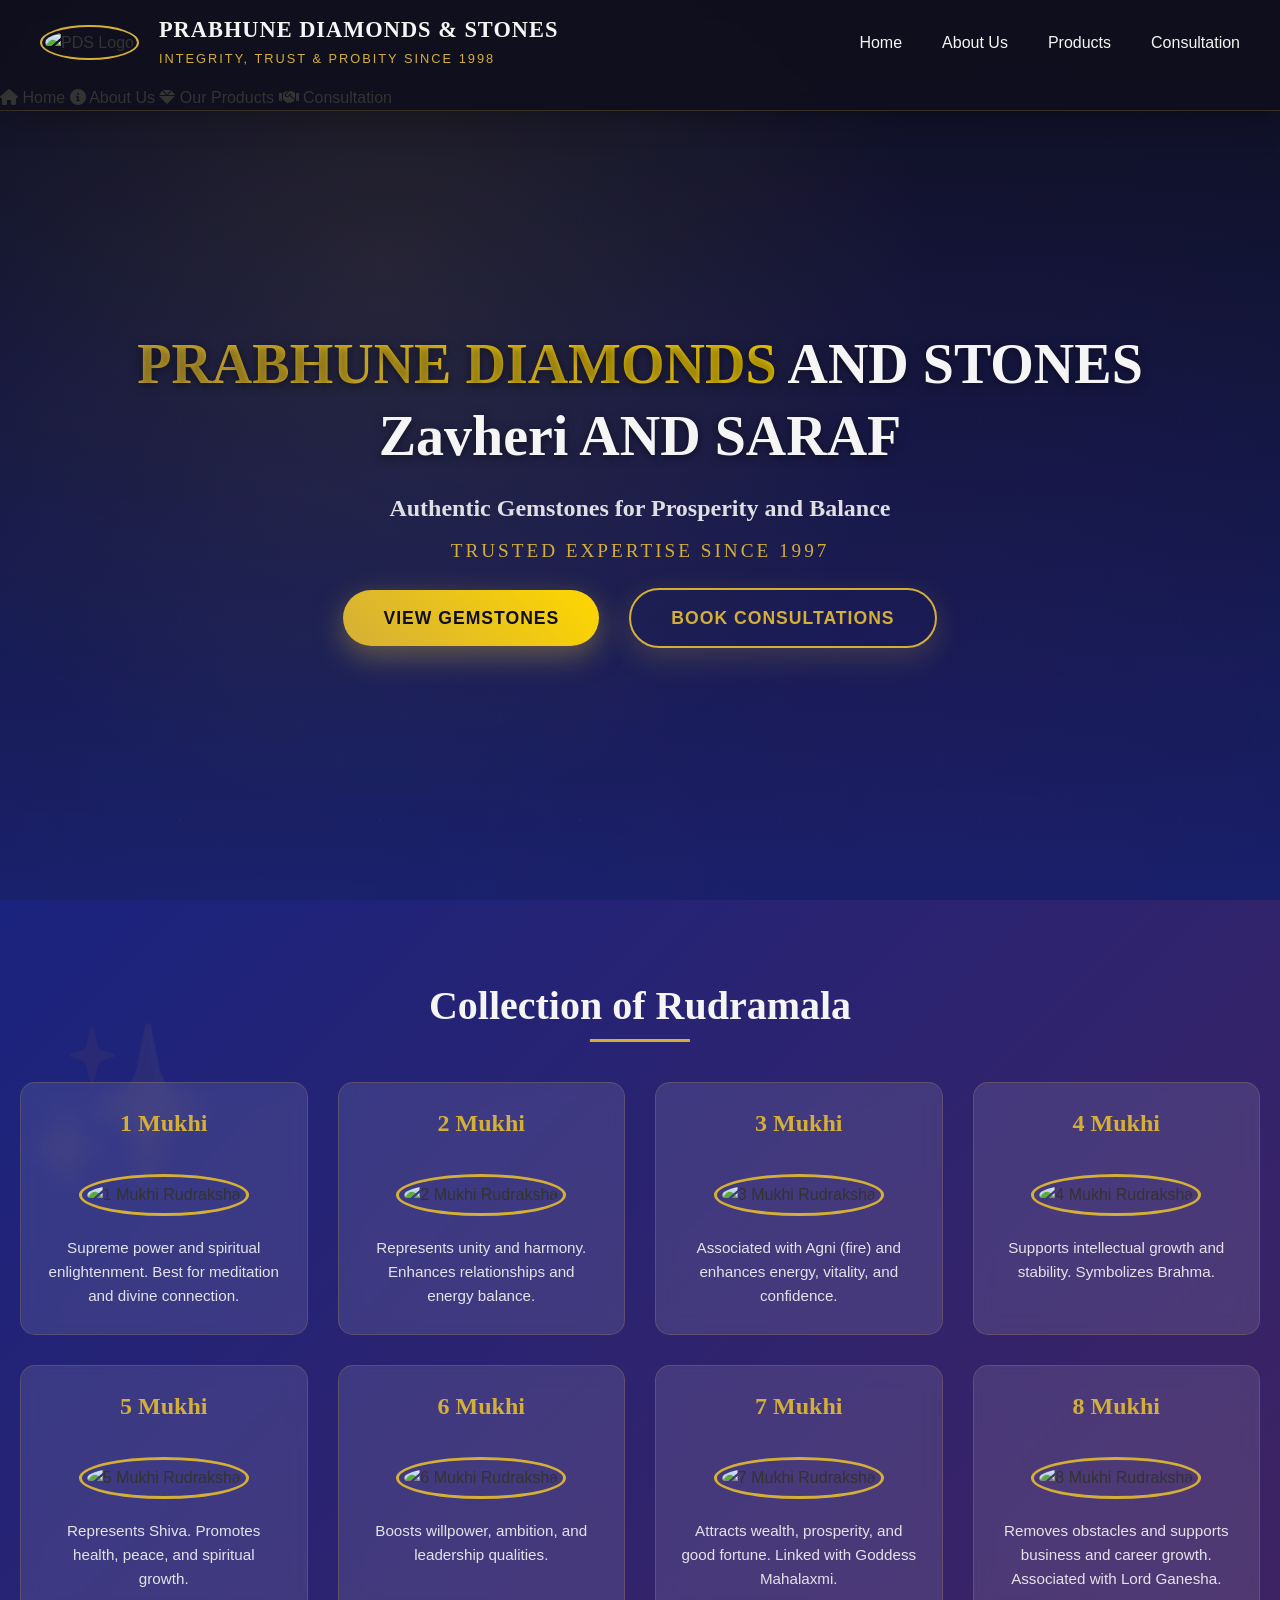
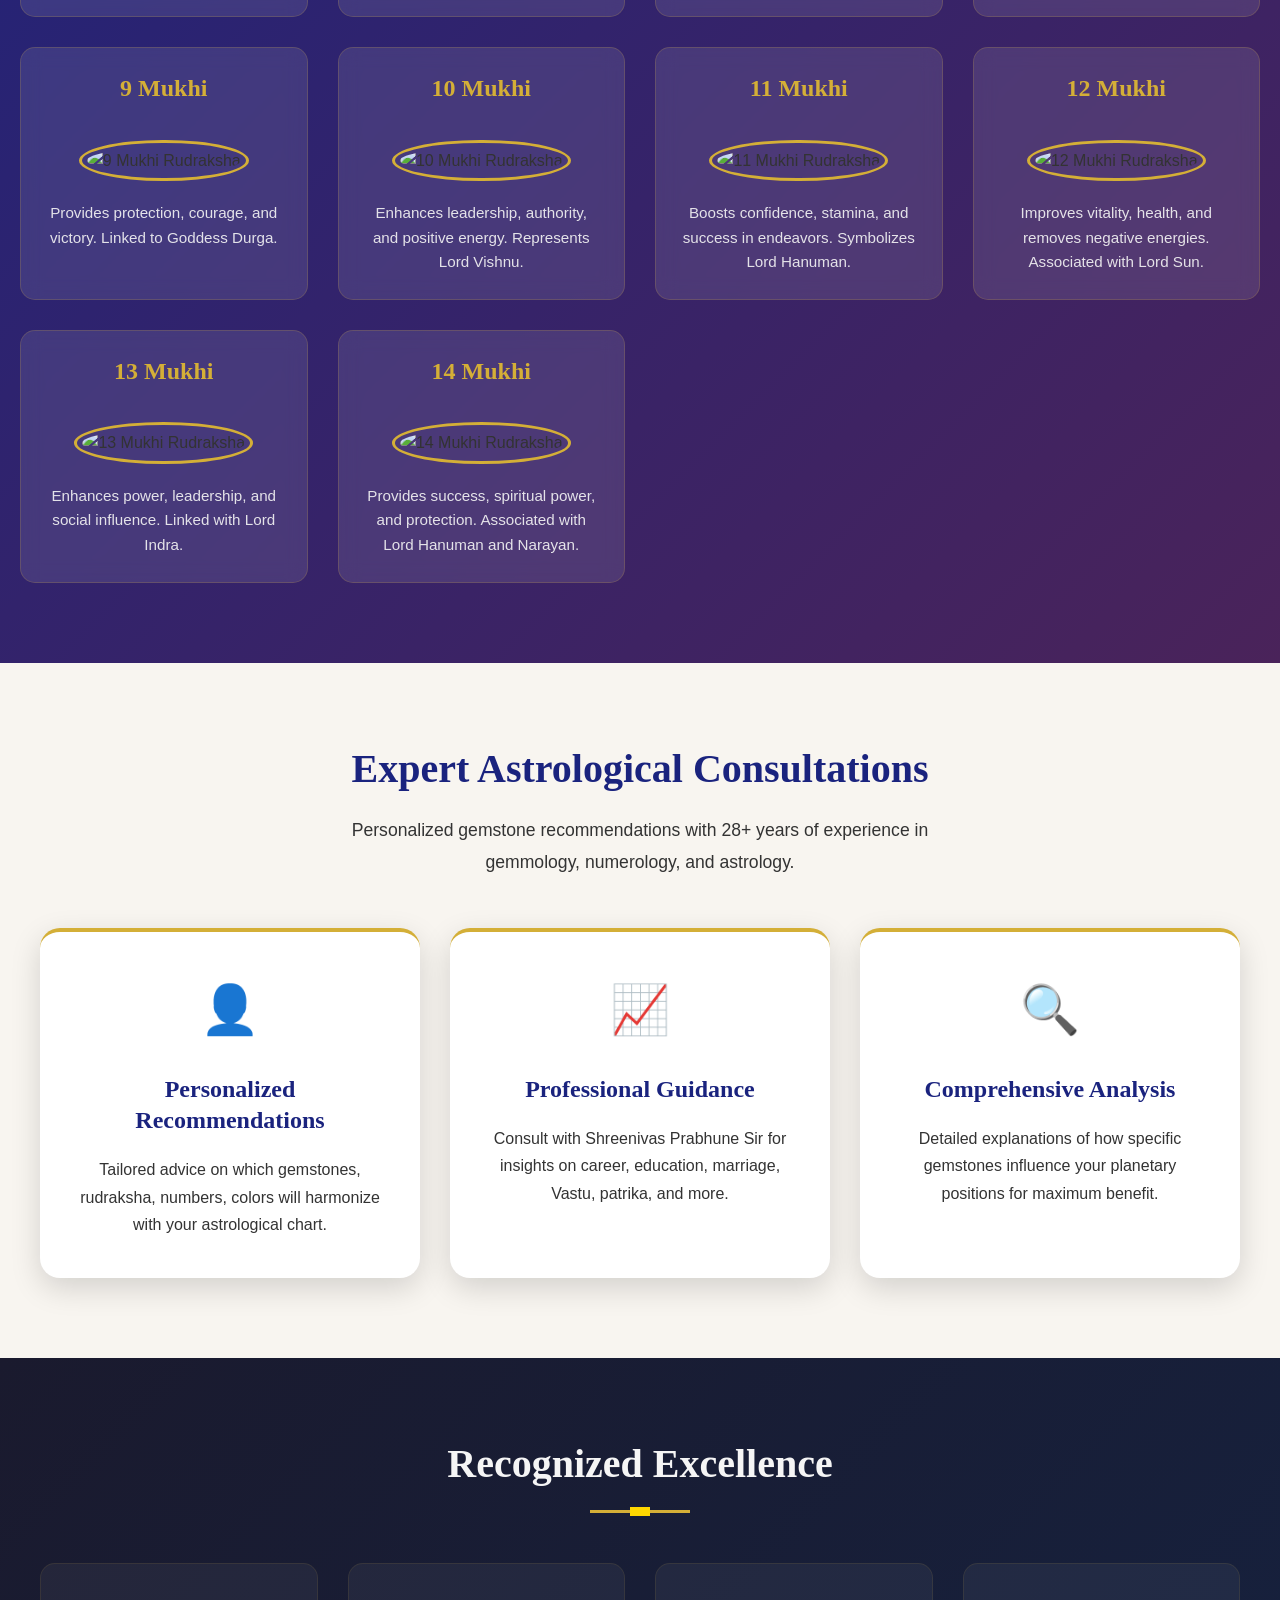
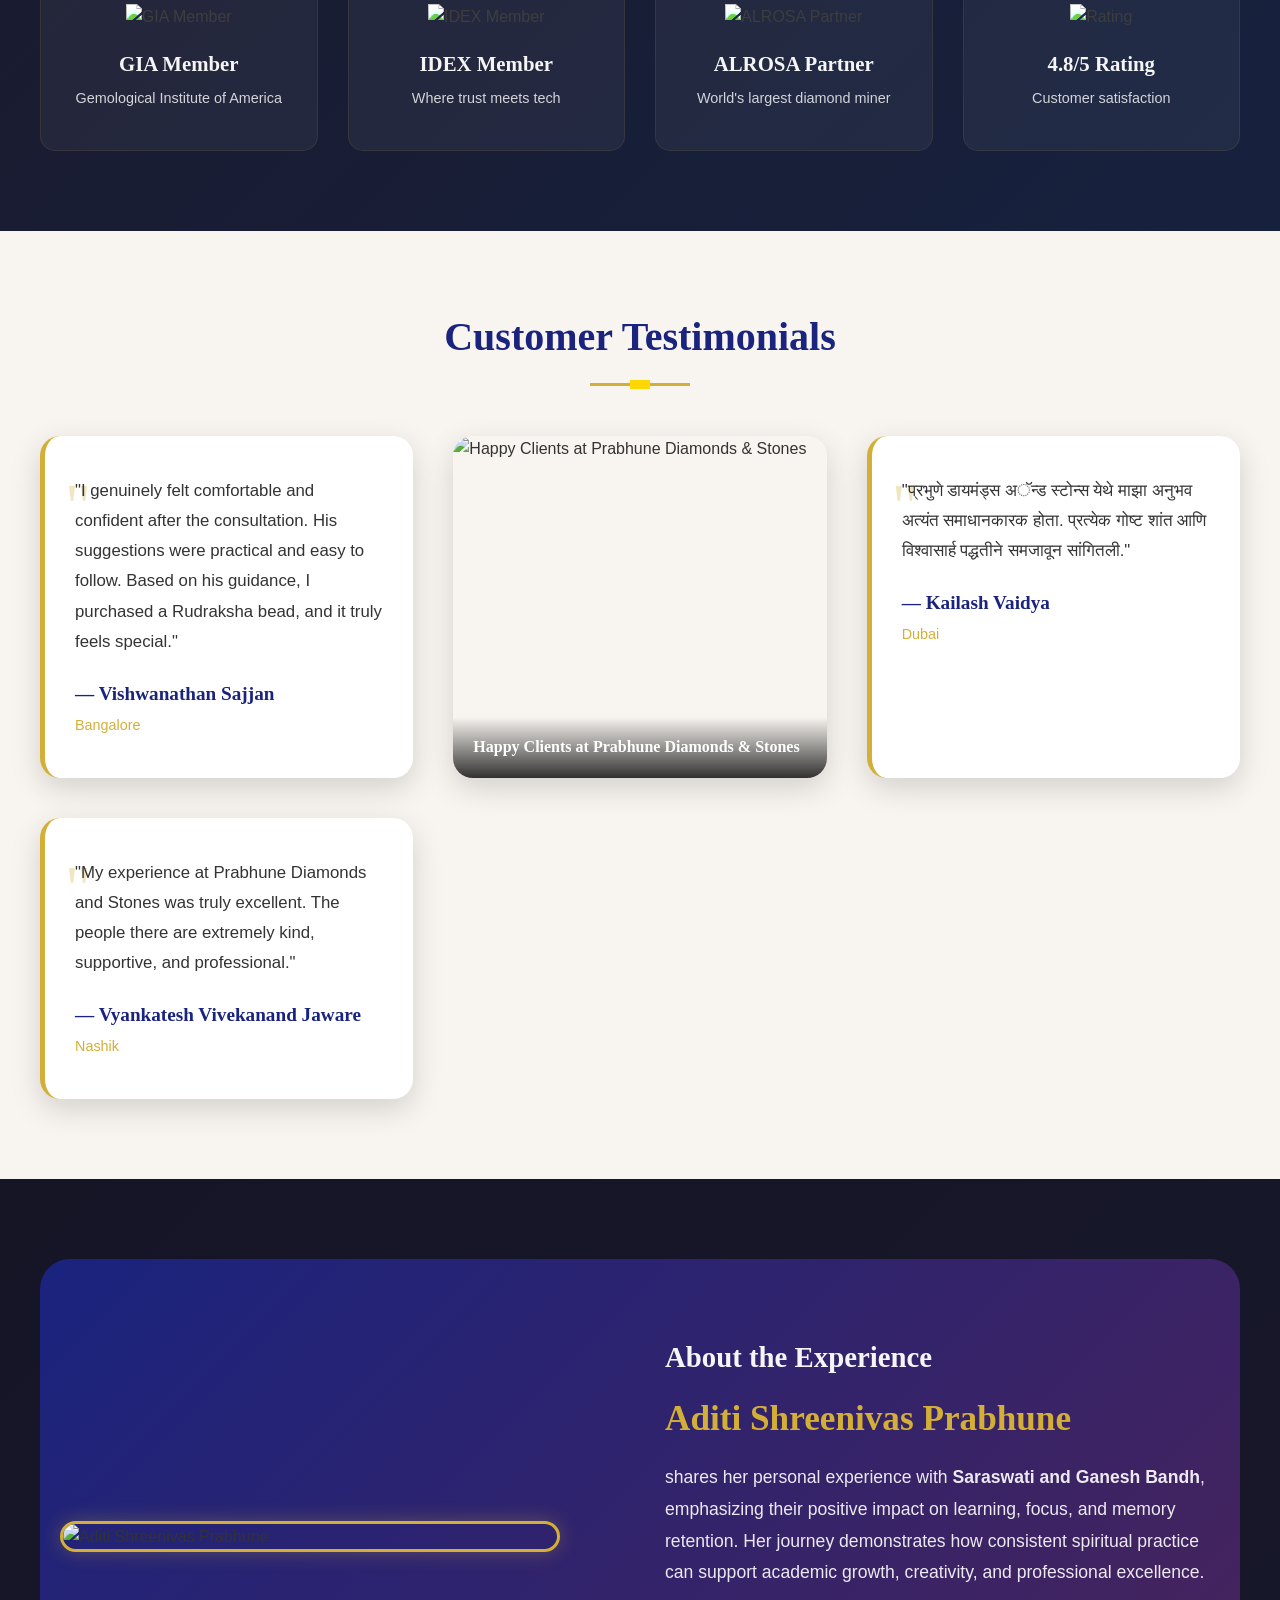
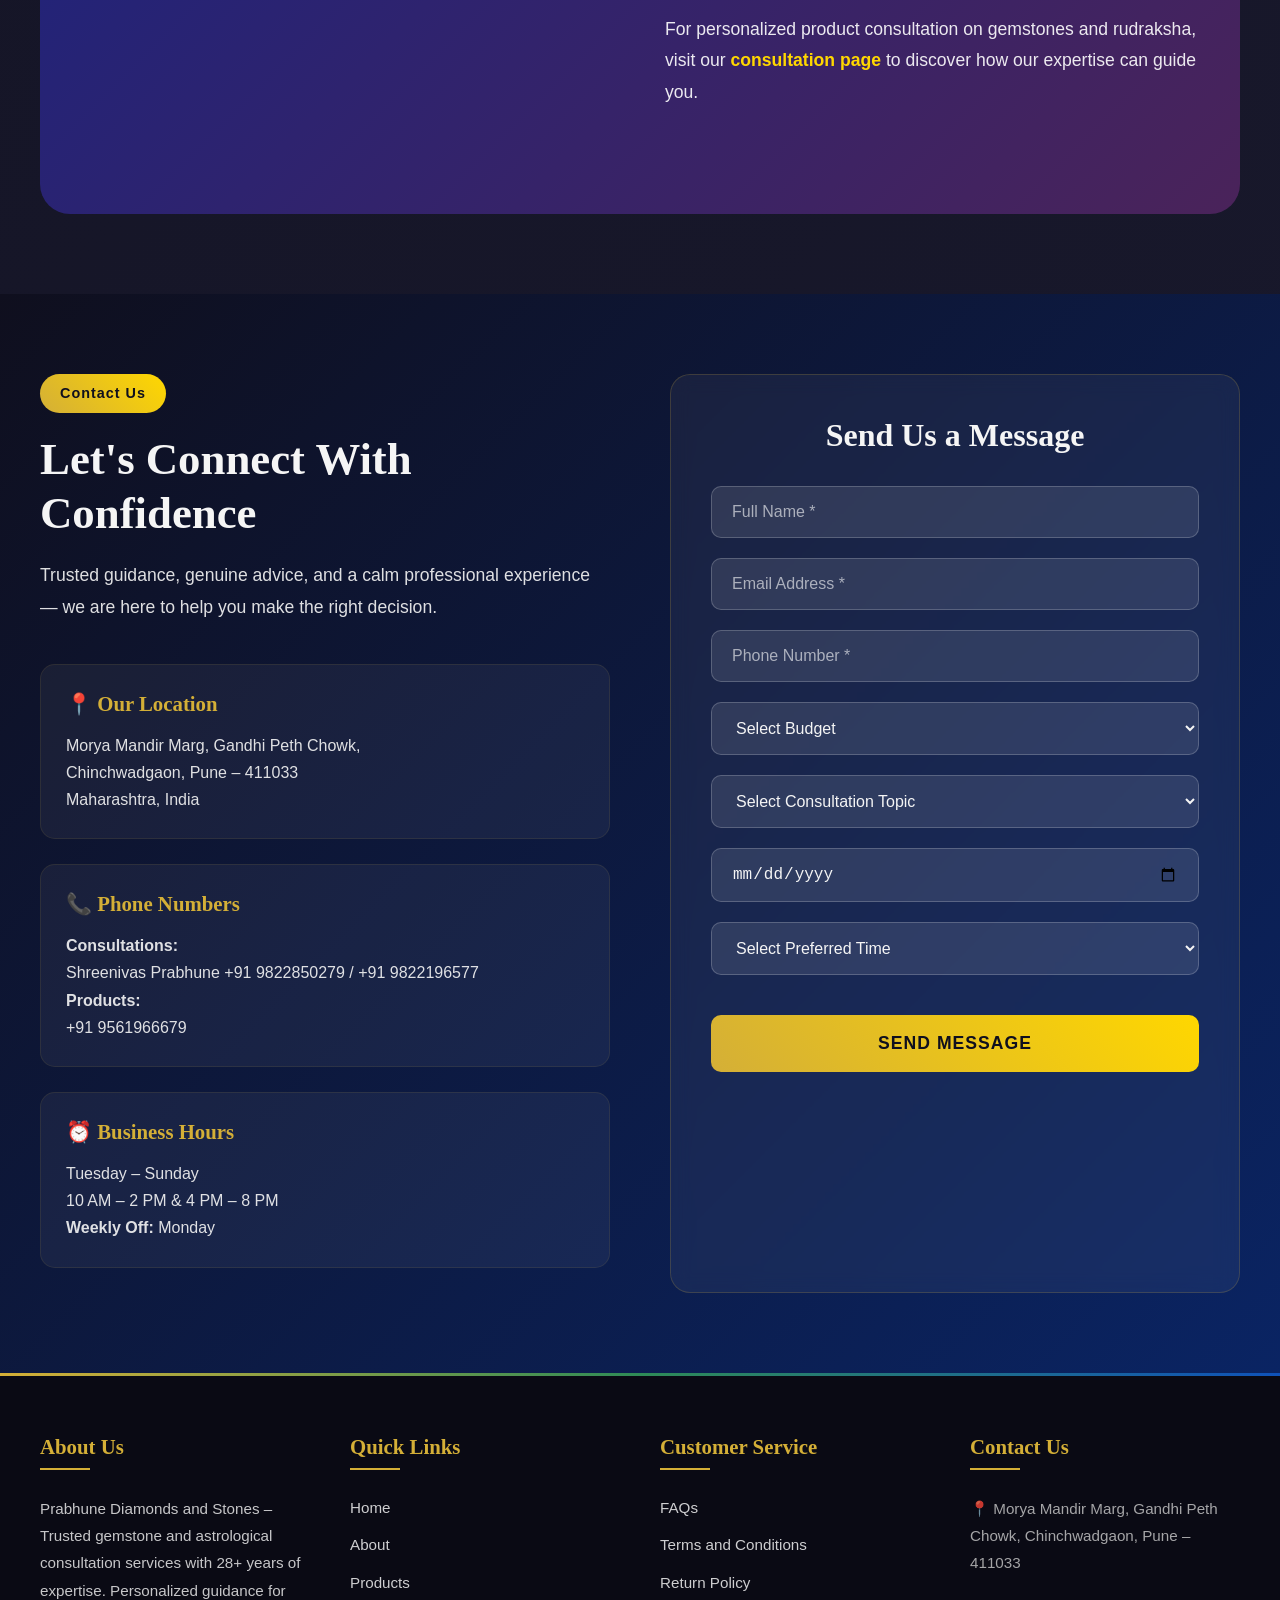
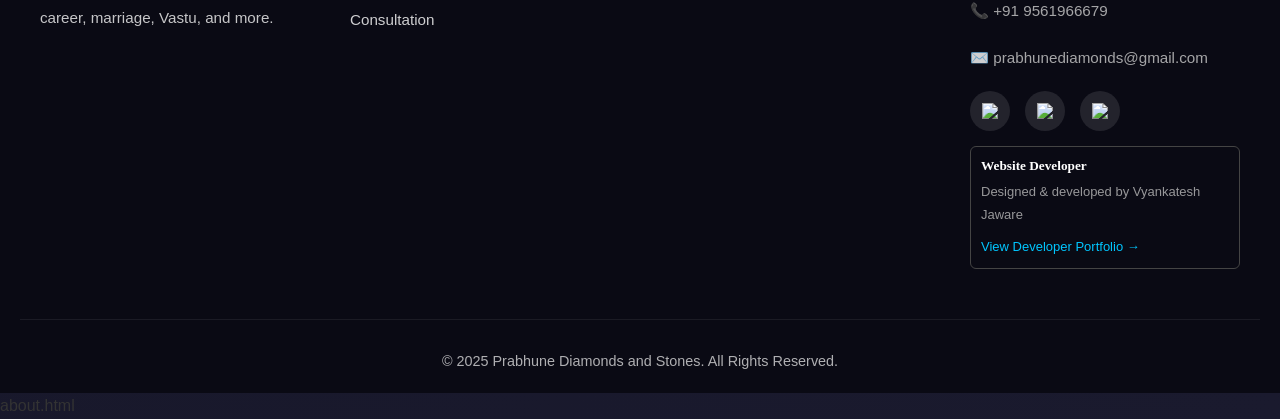
==== commit fbd0721a: "feat: standardize navbar across all pages with universal active states ✅ Standardized desktop/mobile" ====
--- a/index.html
+++ b/index.html
@@ -76,7 +76,7 @@
       <!-- Desktop Navigation -->
       <ul class="nav">
         <li><a href="index.html">Home</a></li>
-        <li><a href="about.html">About</a></li>
+        <li><a href="about.html">About Us</a></li>
         <li><a href="Products.html">Products</a></li>
         <li><a href="consultation.html">Consultation</a></li>
       </ul>
@@ -90,7 +90,20 @@
     <div class="mobile-menu-overlay" id="menuOverlay"></div>
 
     <!-- Mobile Menu -->
-
+    <nav class="mobile-menu" id="mobileMenu">
+      <a href="index.html" style="--i:0">
+        <i class="fas fa-home"></i> Home
+      </a>
+      <a href="about.html" style="--i:1">
+        <i class="fas fa-info-circle"></i> About Us
+      </a>
+      <a href="Products.html" style="--i:2">
+        <i class="fas fa-gem"></i> Our Products
+      </a>
+      <a href="consultation.html" style="--i:3">
+        <i class="fas fa-handshake"></i> Consultation
+      </a>
+    </nav>
 
     <!-- Menu Card -->
     <div class="menu-card" id="menuCard">
@@ -519,7 +532,10 @@
   <!-- JavaScript Files -->
   <script src="js/mobile-menu.js"></script>
   <script src="js/menu-card.js"></script>
+  <script src="js/navbar-active.js" defer></script>
 
 </body>
+</xai:function_call. <xai:function_call name="edit_file">
+<parameter name="path">about.html
 
 </html>
--- a/css/style.css
+++ b/css/style.css
@@ -0,0 +1,1513 @@
+/* ===== CSS RESET & BASE STYLES ===== */
+* {
+    margin: 0;
+    padding: 0;
+    box-sizing: border-box;
+}
+
+:root {
+    --primary-gold: #D4AF37;
+    --secondary-gold: #FFD700;
+    --deep-blue: #0A2463;
+    --dark-blue: #1A237E;
+    --purple-mystic: #4A235A;
+    --light-bg: #F8F5F0;
+    --dark-bg: #0F0F1E;
+    --text-light: #F5F5F5;
+    --text-dark: #333333;
+    --accent-emerald: #2E8B57;
+    --accent-ruby: #9B111E;
+    --accent-sapphire: #0F52BA;
+    --transition: all 0.3s ease;
+    --shadow: 0 10px 30px rgba(0, 0, 0, 0.15);
+    --shadow-glow: 0 0 20px rgba(212, 175, 55, 0.3);
+}
+
+body {
+    font-family: 'Montserrat', sans-serif;
+    line-height: 1.6;
+    color: var(--text-dark);
+    background: linear-gradient(135deg, #0F0F1E 0%, #1A1A2E 100%);
+    overflow-x: hidden;
+    position: relative;
+}
+
+body::before {
+    content: '';
+    position: fixed;
+    top: 0;
+    left: 0;
+    width: 100%;
+    height: 100%;
+    background: 
+        radial-gradient(circle at 20% 80%, rgba(212, 175, 55, 0.1) 0%, transparent 50%),
+        radial-gradient(circle at 80% 20%, rgba(74, 35, 90, 0.1) 0%, transparent 50%),
+        radial-gradient(circle at 40% 40%, rgba(15, 82, 186, 0.05) 0%, transparent 50%);
+    z-index: -1;
+    pointer-events: none;
+}
+
+h1, h2, h3, h4, h5, h6 {
+    font-family: 'Playfair Display', serif;
+    font-weight: 700;
+    line-height: 1.3;
+}
+
+a {
+    text-decoration: none;
+    color: inherit;
+    transition: var(--transition);
+}
+
+.container {
+    width: 100%;
+    max-width: 1200px;
+    margin: 0 auto;
+    padding: 0 20px;
+}
+
+/* ===== HEADER & NAVIGATION ===== */
+header {
+    background: rgba(15, 15, 30, 0.95);
+    backdrop-filter: blur(10px);
+    position: fixed;
+    top: 0;
+    width: 100%;
+    z-index: 1000;
+    border-bottom: 1px solid rgba(212, 175, 55, 0.2);
+    box-shadow: 0 4px 30px rgba(0, 0, 0, 0.3);
+    animation: slideDown 0.5s ease-out;
+}
+
+@keyframes slideDown {
+    from {
+        transform: translateY(-100%);
+        opacity: 0;
+    }
+    to {
+        transform: translateY(0);
+        opacity: 1;
+    }
+}
+
+.nav-bar {
+    display: flex;
+    justify-content: space-between;
+    align-items: center;
+    padding: 15px 40px;
+    position: relative;
+}
+
+.nav-left {
+    display: flex;
+    align-items: center;
+    gap: 20px;
+}
+
+.logo1 {
+    width: 70px;
+    height: 70px;
+    border-radius: 50%;
+    object-fit: cover;
+    border: 2px solid var(--primary-gold);
+    padding: 3px;
+    animation: pulse 2s infinite alternate;
+}
+
+@keyframes pulse {
+    0% {
+        box-shadow: 0 0 5px var(--primary-gold);
+    }
+    100% {
+        box-shadow: 0 0 20px var(--primary-gold);
+    }
+}
+
+.brand-info h1 {
+    font-size: 1.4rem;
+    color: var(--text-light);
+    letter-spacing: 1px;
+    margin-bottom: 5px;
+}
+
+.tagline {
+    font-size: 0.8rem;
+    color: var(--primary-gold);
+    letter-spacing: 2px;
+    text-transform: uppercase;
+}
+
+/* Desktop Navigation */
+.nav {
+    display: flex;
+    list-style: none;
+    gap: 40px;
+}
+
+.nav li a {
+    color: var(--text-light);
+    font-weight: 500;
+    position: relative;
+    padding: 5px 0;
+}
+
+.nav li a::after {
+    content: '';
+    position: absolute;
+    bottom: 0;
+    left: 0;
+    width: 0;
+    height: 2px;
+    background: var(--primary-gold);
+    transition: width 0.3s ease;
+}
+
+.nav li a:hover,
+.nav li a.active {
+    color: var(--primary-gold);
+}
+
+.nav li a:hover::after,
+.nav li a.active::after {
+    width: 100%;
+}
+
+.mobile-menu a.active,
+.menu-card-links a.active {
+    color: var(--primary-gold) !important;
+    background: rgba(212, 175, 55, 0.1) !important;
+    font-weight: 600;
+}
+
+/* Mobile Menu Buttons */
+.hamburger, .open-menu-btn {
+    display: none;
+    background: transparent;
+    border: none;
+    color: var(--text-light);
+    font-size: 1.8rem;
+    cursor: pointer;
+    padding: 10px;
+    z-index: 1001;
+}
+
+.hamburger span {
+    display: block;
+    width: 25px;
+    height: 3px;
+    background: var(--primary-gold);
+    margin: 5px 0;
+    transition: var(--transition);
+}
+
+/* Menu Card */
+.menu-card {
+    position: fixed;
+    top: 20px;
+    right: 20px;
+    background: #1a237e;
+    border-radius: 15px;
+    padding: 25px;
+    box-shadow: var(--shadow-glow);
+    border: 1px solid rgba(212, 175, 55, 0.3);
+    z-index: 1002;
+    transform: translateX(150%);
+    transition: transform 0.5s cubic-bezier(0.68, -0.55, 0.265, 1.55);
+    width: 300px;
+    height: auto;
+    min-height: unset;
+}
+
+.menu-card.active {
+    transform: translateX(0);
+}
+
+.close-menu-btn {
+    position: absolute;
+    top: 15px;
+    right: 15px;
+    background: none;
+    border: none;
+    color: var(--primary-gold);
+    font-size: 1.5rem;
+    cursor: pointer;
+}
+
+.menu-card-header h3 {
+    color: var(--text-light);
+    margin-bottom: 20px;
+    font-size: 1.3rem;
+    border-bottom: 1px solid rgba(212, 175, 55, 0.3);
+    padding-bottom: 10px;
+}
+
+.menu-card-links a {
+    display: flex;
+    align-items: center;
+    gap: 15px;
+    color: var(--text-light);
+    padding: 12px;
+    border-radius: 8px;
+    margin-bottom: 10px;
+    transition: var(--transition);
+}
+
+.menu-card-links a:hover {
+    background: rgba(212, 175, 55, 0.1);
+    color: var(--primary-gold);
+    transform: translateX(5px);
+}
+
+.menu-card-footer {
+    margin-top: 20px;
+    padding-top: 20px;
+    border-top: 1px solid rgba(255, 255, 255, 0.1);
+    color: var(--text-light);
+}
+
+/* ===== HOME HERO SECTION ===== */
+.home-container {
+    min-height: 100vh;
+    display: flex;
+    flex-direction: column;
+    justify-content: center;
+    align-items: center;
+    text-align: center;
+    padding: 120px 20px 60px;
+    background: 
+        linear-gradient(rgba(15, 15, 30, 0.9), rgba(26, 35, 126, 0.8)),
+        url('../images/icons/cosmic-bg.jpg');
+    background-size: cover;
+    background-position: center;
+    background-attachment: fixed;
+    position: relative;
+    overflow: hidden;
+}
+
+.home-container::before {
+    content: '';
+    position: absolute;
+    top: 0;
+    left: 0;
+    right: 0;
+    bottom: 0;
+    background: 
+        radial-gradient(circle at 30% 30%, rgba(212, 175, 55, 0.1) 0%, transparent 50%),
+        radial-gradient(circle at 70% 70%, rgba(74, 35, 90, 0.1) 0%, transparent 50%);
+    animation: cosmicFloat 20s infinite linear;
+}
+
+@keyframes cosmicFloat {
+    0% { transform: rotate(0deg) scale(1); }
+    50% { transform: rotate(180deg) scale(1.1); }
+    100% { transform: rotate(360deg) scale(1); }
+}
+
+.Center-heading {
+    position: relative;
+    z-index: 1;
+    animation: fadeInUp 1s ease-out;
+}
+
+.Center-heading h2 {
+    font-size: 3.5rem;
+    color: var(--text-light);
+    margin-bottom: 20px;
+    text-shadow: 0 2px 10px rgba(0, 0, 0, 0.5);
+}
+
+.brand-info-col {
+    color: var(--primary-gold);
+    background: linear-gradient(45deg, var(--primary-gold), var(--secondary-gold));
+    -webkit-background-clip: text;
+    -webkit-text-fill-color: transparent;
+    animation: shimmer 2s infinite;
+}
+
+@keyframes shimmer {
+    0% { background-position: -200px; }
+    100% { background-position: 200px; }
+}
+
+.Center-heading h3 {
+    font-size: 1.5rem;
+    color: var(--text-light);
+    margin-bottom: 15px;
+    opacity: 0.9;
+}
+
+.Center-heading h4 {
+    font-size: 1.2rem;
+    color: var(--primary-gold);
+    font-weight: 400;
+    letter-spacing: 3px;
+    text-transform: uppercase;
+}
+
+.btn-action {
+    display: flex;
+    gap: 30px;
+    margin-top: 40px;
+    flex-wrap: wrap;
+    justify-content: center;
+    z-index: 1;
+}
+
+.start-btn {
+    padding: 18px 40px;
+    border-radius: 50px;
+    font-weight: 600;
+    font-size: 1.1rem;
+    letter-spacing: 1px;
+    transition: all 0.4s cubic-bezier(0.175, 0.885, 0.32, 1.275);
+    position: relative;
+    overflow: hidden;
+    text-transform: uppercase;
+}
+
+.btn1 .start-btn {
+    background: linear-gradient(45deg, var(--primary-gold), var(--secondary-gold));
+    color: var(--dark-bg);
+    border: none;
+    box-shadow: 0 10px 30px rgba(212, 175, 55, 0.4);
+}
+
+.btn2 .start-btn {
+    background: transparent;
+    color: var(--primary-gold);
+    border: 2px solid var(--primary-gold);
+    box-shadow: 0 10px 30px rgba(212, 175, 55, 0.2);
+}
+
+
+.start-btn:hover::before {
+    left: 100%;
+}
+
+.start-btn:hover {
+    transform: translateY(5px);
+    box-shadow: 0 15px 40px rgba(212, 175, 55, 0.6);
+}
+
+/* ===== RUDRAKSHA SLIDER ===== */
+.rudraksha-slider {
+    padding: 80px 20px;
+    background: var(--light-bg);
+    position: relative;
+    overflow: hidden;
+}
+
+.rudraksha-slider::before {
+    content: '';
+    position: absolute;
+    top: 0;
+    left: 0;
+    width: 100%;
+    height: 100%;
+    background: url('../images/icons/mandala-pattern.png') center/contain;
+    opacity: 0.05;
+    pointer-events: none;
+}
+
+.slider-track {
+    display: flex;
+    gap: 30px;
+    overflow-x: auto;
+    scroll-behavior: smooth;
+    padding: 20px 0;
+    scrollbar-width: none;
+}
+
+.slider-track::-webkit-scrollbar {
+    display: none;
+}
+
+.rudraksha-card {
+    flex: 0 0 300px;
+    background: white;
+    border-radius: 20px;
+    padding: 25px;
+    box-shadow: var(--shadow);
+    transition: var(--transition);
+    position: relative;
+    overflow: hidden;
+    animation: fadeIn 0.5s ease-out;
+}
+
+@keyframes fadeIn {
+    from {
+        opacity: 0;
+        transform: translateY(20px);
+    }
+    to {
+        opacity: 1;
+        transform: translateY(0);
+    }
+}
+
+.rudraksha-card::before {
+    content: '';
+    position: absolute;
+    top: 0;
+    left: 0;
+    width: 100%;
+    height: 5px;
+    background: linear-gradient(90deg, var(--primary-gold), var(--accent-emerald), var(--accent-sapphire));
+}
+
+.rudraksha-card:hover {
+    transform: translateY(-10px) scale(1.02);
+    box-shadow: 0 20px 40px rgba(0, 0, 0, 0.2);
+}
+
+.rudraksha-card img {
+    width: 100%;
+    height: 200px;
+    object-fit: cover;
+    border-radius: 10px;
+    margin-bottom: 20px;
+    transition: transform 0.5s ease;
+}
+
+.rudraksha-card:hover img {
+    transform: scale(1.1);
+}
+
+.rudraksha-card h3 {
+    color: var(--dark-blue);
+    margin-bottom: 10px;
+    font-size: 1.3rem;
+}
+
+.rudraksha-card span {
+    color: var(--primary-gold);
+    font-weight: 600;
+    display: block;
+    margin-bottom: 15px;
+    font-size: 0.9rem;
+    text-transform: uppercase;
+    letter-spacing: 1px;
+}
+
+.rudraksha-card p {
+    color: var(--text-dark);
+    font-size: 0.95rem;
+    line-height: 1.6;
+}
+
+.slide-btn {
+    position: absolute;
+    top: 50%;
+    transform: translateY(-50%);
+    background: var(--primary-gold);
+    color: white;
+    border: none;
+    width: 50px;
+    height: 50px;
+    border-radius: 50%;
+    font-size: 1.5rem;
+    cursor: pointer;
+    z-index: 10;
+    box-shadow: 0 5px 15px rgba(0, 0, 0, 0.2);
+    transition: var(--transition);
+}
+
+.slide-btn:hover {
+    background: var(--secondary-gold);
+    transform: translateY(-50%) scale(1.1);
+}
+
+.left {
+    left: 20px;
+}
+
+.right {
+    right: 20px;
+}
+
+/* ===== MUKHI SPECIAL SECTION ===== */
+.mukhi-special {
+    padding: 80px 20px;
+    background: linear-gradient(135deg, var(--dark-blue), var(--purple-mystic));
+    position: relative;
+    overflow: hidden;
+}
+
+.mukhi-special::before {
+    content: '✨';
+    position: absolute;
+    font-size: 10rem;
+    opacity: 0.05;
+    animation: float 20s infinite linear;
+    pointer-events: none;
+}
+
+@keyframes float {
+    0% { transform: translate(0, 0) rotate(0deg); }
+    25% { transform: translate(100px, 100px) rotate(90deg); }
+    50% { transform: translate(200px, 0) rotate(180deg); }
+    75% { transform: translate(100px, -100px) rotate(270deg); }
+    100% { transform: translate(0, 0) rotate(360deg); }
+}
+
+.mukhi-special h1 {
+    text-align: center;
+    color: var(--text-light);
+    font-size: 2.5rem;
+    margin-bottom: 50px;
+    position: relative;
+    display: inline-block;
+    left: 50%;
+    transform: translateX(-50%);
+}
+
+.mukhi-special h1::after {
+    content: '';
+    position: absolute;
+    bottom: -10px;
+    left: 50%;
+    transform: translateX(-50%);
+    width: 100px;
+    height: 3px;
+    background: var(--primary-gold);
+}
+
+.mukhi-wrapper {
+    display: grid;
+    grid-template-columns: repeat(auto-fill, minmax(250px, 1fr));
+    gap: 30px;
+    max-width: 1400px;
+    margin: 0 auto;
+}
+
+.mukhi-card {
+    background: rgba(255, 255, 255, 0.1);
+    backdrop-filter: blur(10px);
+    border-radius: 15px;
+    padding: 25px;
+    text-align: center;
+    border: 1px solid rgba(212, 175, 55, 0.2);
+    transition: all 0.4s ease;
+    position: relative;
+    overflow: hidden;
+}
+
+.mukhi-card::before {
+    content: '';
+    position: absolute;
+    top: 0;
+    left: -100%;
+    width: 100%;
+    height: 100%;
+    background: linear-gradient(90deg, transparent, rgba(212, 175, 55, 0.1), transparent);
+    transition: left 0.7s ease;
+}
+
+.mukhi-card:hover::before {
+    left: 100%;
+}
+
+.mukhi-card:hover {
+    transform: translateY(-10px);
+    box-shadow: 0 15px 30px rgba(0, 0, 0, 0.3);
+    border-color: var(--primary-gold);
+}
+
+.mukhi-card h3 {
+    color: var(--primary-gold);
+    font-size: 1.5rem;
+    margin-bottom: 15px;
+}
+
+.special-img {
+    width: 120px;
+    height: 120px;
+    border-radius: 50%;
+    object-fit: cover;
+    border: 3px solid var(--primary-gold);
+    margin: 20px auto;
+    padding: 5px;
+    transition: transform 0.5s ease;
+}
+
+.mukhi-card:hover .special-img {
+    transform: scale(1.1) rotate(5deg);
+}
+
+.mukhi-card p {
+    color: var(--text-light);
+    font-size: 0.95rem;
+    line-height: 1.6;
+    opacity: 0.9;
+}
+
+/* ===== CONSULTATION SECTION ===== */
+.consultation-section {
+    padding: 80px 20px;
+    background: var(--light-bg);
+}
+
+.consultation-container {
+    max-width: 1200px;
+    margin: 0 auto;
+}
+
+.consultation-heading {
+    text-align: center;
+    color: var(--dark-blue);
+    font-size: 2.5rem;
+    margin-bottom: 20px;
+}
+
+.consultation-subheading {
+    text-align: center;
+    color: var(--text-dark);
+    font-size: 1.1rem;
+    margin-bottom: 50px;
+    max-width: 800px;
+    margin-left: auto;
+    margin-right: auto;
+    line-height: 1.8;
+}
+
+.consultation-cards {
+    display: grid;
+    grid-template-columns: repeat(auto-fit, minmax(300px, 1fr));
+    gap: 30px;
+    margin-top: 50px;
+}
+
+.consultation-card {
+    background: white;
+    padding: 40px 30px;
+    border-radius: 20px;
+    text-align: center;
+    box-shadow: var(--shadow);
+    transition: all 0.4s cubic-bezier(0.175, 0.885, 0.32, 1.275);
+    position: relative;
+    overflow: hidden;
+    border-top: 4px solid var(--primary-gold);
+}
+
+.consultation-card::after {
+    content: '';
+    position: absolute;
+    bottom: 0;
+    left: 0;
+    width: 100%;
+    height: 0;
+    background: linear-gradient(45deg, var(--primary-gold), var(--secondary-gold));
+    transition: height 0.4s ease;
+    z-index: 1;
+}
+
+.consultation-card:hover::after {
+    height: 5px;
+}
+
+.consultation-card:hover {
+    transform: translateY(-10px);
+    box-shadow: 0 20px 40px rgba(0, 0, 0, 0.15);
+}
+
+.card-icon {
+    font-size: 3rem;
+    margin-bottom: 25px;
+    display: inline-block;
+    animation: bounce 2s infinite;
+}
+
+@keyframes bounce {
+    0%, 100% { transform: translateY(0); }
+    50% { transform: translateY(-10px); }
+}
+
+.consultation-card h2 {
+    color: var(--dark-blue);
+    font-size: 1.5rem;
+    margin-bottom: 20px;
+    position: relative;
+    z-index: 2;
+}
+
+.consultation-card p {
+    color: var(--text-dark);
+    font-size: 1rem;
+    line-height: 1.7;
+    position: relative;
+    z-index: 2;
+}
+
+/* ===== EXCELLENCE SECTION ===== */
+.excellence-section {
+    padding: 80px 20px;
+    background: linear-gradient(135deg, #1A1A2E 0%, #16213E 100%);
+}
+
+.section {
+    max-width: 1200px;
+    margin: 0 auto;
+}
+
+.section h1 {
+    text-align: center;
+    color: var(--text-light);
+    font-size: 2.5rem;
+    margin-bottom: 20px;
+}
+
+.underline {
+    width: 100px;
+    height: 3px;
+    background: var(--primary-gold);
+    margin: 0 auto 50px;
+    position: relative;
+}
+
+.underline::after {
+    content: '';
+    position: absolute;
+    top: -3px;
+    left: 50%;
+    transform: translateX(-50%);
+    width: 20px;
+    height: 9px;
+    background: var(--secondary-gold);
+}
+
+.cards {
+    display: grid;
+    grid-template-columns: repeat(auto-fit, minmax(250px, 1fr));
+    gap: 30px;
+    margin-top: 50px;
+}
+
+.card {
+    background: rgba(255, 255, 255, 0.05);
+    border-radius: 15px;
+    padding: 40px 20px;
+    text-align: center;
+    border: 1px solid rgba(212, 175, 55, 0.1);
+    transition: all 0.4s ease;
+    position: relative;
+    overflow: hidden;
+}
+
+.card::before {
+    content: '';
+    position: absolute;
+    top: 0;
+    left: 0;
+    width: 100%;
+    height: 100%;
+    background: radial-gradient(circle at center, rgba(212, 175, 55, 0.1) 0%, transparent 70%);
+    opacity: 0;
+    transition: opacity 0.4s ease;
+}
+
+.card:hover::before {
+    opacity: 1;
+}
+
+.card:hover {
+    transform: translateY(-10px);
+    border-color: var(--primary-gold);
+    box-shadow: var(--shadow-glow);
+}
+
+.card img {
+    width: 80px;
+    height: 80px;
+    object-fit: contain;
+    margin-bottom: 20px;
+    filter: brightness(1.2);
+}
+
+.card h3 {
+    color: var(--text-light);
+    margin-bottom: 10px;
+    font-size: 1.3rem;
+}
+
+.card p {
+    color: rgba(255, 255, 255, 0.8);
+    font-size: 0.9rem;
+}
+
+/* ===== TESTIMONIAL SECTION ===== */
+.testimonial-section {
+    padding: 80px 20px;
+    background: var(--light-bg);
+    position: relative;
+}
+
+.testimonial-container {
+    max-width: 1200px;
+    margin: 0 auto;
+}
+
+.testimonial-container h1 {
+    text-align: center;
+    color: var(--dark-blue);
+    font-size: 2.5rem;
+    margin-bottom: 20px;
+}
+
+.testimonials-slider {
+    display: grid;
+    grid-template-columns: repeat(auto-fit, minmax(300px, 1fr));
+    gap: 40px;
+    margin-top: 50px;
+}
+
+.testimonial-card {
+    background: white;
+    padding: 40px 30px;
+    border-radius: 20px;
+    box-shadow: var(--shadow);
+    position: relative;
+    transition: var(--transition);
+    border-left: 5px solid var(--primary-gold);
+}
+
+.testimonial-card:hover {
+    transform: translateY(-5px);
+    box-shadow: 0 20px 40px rgba(0, 0, 0, 0.1);
+}
+
+.testimonial-card::before {
+    content: '"';
+    position: absolute;
+    top: 20px;
+    left: 20px;
+    font-size: 4rem;
+    color: var(--primary-gold);
+    opacity: 0.3;
+    font-family: serif;
+}
+
+.testimonial-text {
+    color: var(--text-dark);
+    font-size: 1.05rem;
+    line-height: 1.8;
+    margin-bottom: 25px;
+    position: relative;
+    z-index: 1;
+}
+
+.testimonial-card h3 {
+    color: var(--dark-blue);
+    font-size: 1.2rem;
+    margin-bottom: 5px;
+}
+
+.testimonial-card span {
+    color: var(--primary-gold);
+    font-size: 0.9rem;
+    font-weight: 500;
+}
+
+.testimonial-image {
+    border-radius: 20px;
+    overflow: hidden;
+    position: relative;
+    box-shadow: var(--shadow);
+}
+
+.testimonial-image img {
+    width: 100%;
+    height: 100%;
+    object-fit: cover;
+    transition: transform 0.5s ease;
+}
+
+.testimonial-image:hover img {
+    transform: scale(1.05);
+}
+
+.testimonial-image h5 {
+    position: absolute;
+    bottom: 0;
+    left: 0;
+    right: 0;
+    background: linear-gradient(transparent, rgba(0, 0, 0, 0.8));
+    color: white;
+    padding: 20px;
+    margin: 0;
+    font-size: 1rem;
+}
+
+/* ===== ABOUT SECTION ===== */
+.about-section {
+    display: grid;
+    grid-template-columns: 1fr 1fr;
+    gap: 50px;
+    padding: 80px 20px;
+    max-width: 1200px;
+    margin: 0 auto;
+    align-items: center;
+    background: linear-gradient(135deg, var(--dark-blue), var(--purple-mystic));
+    border-radius: 30px;
+    margin-top: 80px;
+    margin-bottom: 80px;
+    position: relative;
+    overflow: hidden;
+}
+
+.about-section::before {
+    content: '';
+    position: absolute;
+    top: -50%;
+    left: -50%;
+    width: 200%;
+    height: 200%;
+    background: url('../images/icons/cosmic-pattern.png') center/contain;
+    opacity: 0.05;
+    animation: rotate 30s linear infinite;
+}
+
+@keyframes rotate {
+    from { transform: rotate(0deg); }
+    to { transform: rotate(360deg); }
+}
+
+.about-image {
+    width: 100%;
+    max-width: 500px;
+    border-radius: 20px;
+    box-shadow: var(--shadow-glow);
+    border: 3px solid var(--primary-gold);
+    position: relative;
+    z-index: 1;
+    animation: floatImage 3s ease-in-out infinite;
+}
+
+@keyframes floatImage {
+    0%, 100% { transform: translateY(0); }
+    50% { transform: translateY(-20px); }
+}
+
+.about-content {
+    position: relative;
+    z-index: 1;
+}
+
+.about-content h3 {
+    color: var(--text-light);
+    font-size: 1.8rem;
+    margin-bottom: 20px;
+}
+
+.about-content h3:nth-child(2) {
+    color: var(--primary-gold);
+    font-size: 2.2rem;
+}
+
+.about-content p {
+    color: rgba(255, 255, 255, 0.9);
+    font-size: 1.1rem;
+    line-height: 1.8;
+    margin-bottom: 25px;
+}
+
+.about-content a {
+    color: var(--secondary-gold);
+    font-weight: 600;
+    position: relative;
+}
+
+.about-content a::after {
+    content: '';
+    position: absolute;
+    bottom: -2px;
+    left: 0;
+    width: 0;
+    height: 2px;
+    background: var(--secondary-gold);
+    transition: width 0.3s ease;
+}
+
+.about-content a:hover::after {
+    width: 100%;
+}
+
+/* ===== CONTACT SECTION ===== */
+.contact-hero {
+    padding: 80px 20px;
+    background: linear-gradient(135deg, var(--dark-bg), var(--deep-blue));
+    position: relative;
+    overflow: hidden;
+    
+}
+
+.contact-wrapper {
+    display: grid;
+    grid-template-columns: 1fr 1fr;
+    gap: 60px;
+    max-width: 1200px;
+    margin: 0 auto;
+    position: relative;
+    z-index: 1;
+}
+
+.contact-left {
+    color: var(--text-light);
+}
+
+.badge {
+    display: inline-block;
+    background: linear-gradient(45deg, var(--primary-gold), var(--secondary-gold));
+    color: var(--dark-bg);
+    padding: 8px 20px;
+    border-radius: 50px;
+    font-weight: 600;
+    font-size: 0.9rem;
+    letter-spacing: 1px;
+    margin-bottom: 20px;
+}
+
+.contact-left h1 {
+    font-size: 2.8rem;
+    margin-bottom: 20px;
+    line-height: 1.2;
+}
+
+.subtitle {
+    font-size: 1.1rem;
+    opacity: 0.9;
+    margin-bottom: 40px;
+    line-height: 1.8;
+}
+
+.contact-box {
+    background: rgba(255, 255, 255, 0.05);
+    border-radius: 15px;
+    padding: 25px;
+    margin-bottom: 25px;
+    border: 1px solid rgba(212, 175, 55, 0.1);
+    transition: var(--transition);
+}
+
+.contact-box:hover {
+    border-color: var(--primary-gold);
+    transform: translateX(10px);
+}
+
+.contact-box h3 {
+    color: var(--primary-gold);
+    font-size: 1.3rem;
+    margin-bottom: 15px;
+    display: flex;
+    align-items: center;
+    gap: 10px;
+}
+
+.contact-box p {
+    font-size: 1rem;
+    line-height: 1.7;
+    opacity: 0.9;
+}
+
+.contact-right {
+    background: rgba(255, 255, 255, 0.05);
+    backdrop-filter: blur(10px);
+    border-radius: 20px;
+    padding: 40px;
+    border: 1px solid rgba(212, 175, 55, 0.2);
+}
+
+.contact-right h2 {
+    color: var(--text-light);
+    font-size: 2rem;
+    margin-bottom: 30px;
+    text-align: center;
+}
+
+.contact-right form {
+    display: grid;
+    gap: 20px;
+}
+
+.contact-right input,
+.contact-right select {
+    width: 100%;
+    padding: 16px 20px;
+    background: rgba(255, 255, 255, 0.1);
+    border: 1px solid rgba(255, 255, 255, 0.2);
+    border-radius: 10px;
+    color: var(--text-light);
+    font-size: 1rem;
+    transition: var(--transition);
+}
+
+.contact-right input:focus,
+.contact-right select:focus {
+    outline: none;
+    border-color: var(--primary-gold);
+    box-shadow: 0 0 0 3px rgba(212, 175, 55, 0.1);
+}
+
+.contact-right input::placeholder {
+    color: rgba(255, 255, 255, 0.6);
+}
+
+.contact-right button {
+    background: linear-gradient(45deg, var(--primary-gold), var(--secondary-gold));
+    color: var(--dark-bg);
+    border: none;
+    padding: 18px 40px;
+    border-radius: 10px;
+    font-size: 1.1rem;
+    font-weight: 600;
+    cursor: pointer;
+    transition: all 0.4s ease;
+    margin-top: 20px;
+    text-transform: uppercase;
+    letter-spacing: 1px;
+}
+
+.contact-right button:hover {
+    transform: translateY(-3px);
+    box-shadow: 0 10px 30px rgba(212, 175, 55, 0.4);
+}
+
+/* ===== FOOTER ===== */
+.site-footer {
+    background: #0A0A14;
+    color: var(--text-light);
+    padding: 60px 20px 20px;
+    position: relative;
+    overflow: hidden;
+}
+
+.site-footer::before {
+    content: '';
+    position: absolute;
+    top: 0;
+    left: 0;
+    width: 100%;
+    height: 3px;
+    background: linear-gradient(90deg, var(--primary-gold), var(--accent-emerald), var(--accent-sapphire));
+}
+
+.footer-top {
+    display: grid;
+    grid-template-columns: repeat(auto-fit, minmax(250px, 1fr));
+    gap: 40px;
+    max-width: 1200px;
+    margin: 0 auto 50px;
+}
+
+.footer-column h4 {
+    color: var(--primary-gold);
+    font-size: 1.3rem;
+    margin-bottom: 25px;
+    position: relative;
+    padding-bottom: 10px;
+}
+
+.footer-column h4::after {
+    content: '';
+    position: absolute;
+    bottom: 0;
+    left: 0;
+    width: 50px;
+    height: 2px;
+    background: var(--primary-gold);
+}
+
+.footer-column p {
+    font-size: 0.95rem;
+    line-height: 1.8;
+    opacity: 0.8;
+    margin-bottom: 20px;
+}
+
+.footer-column ul {
+    list-style: none;
+}
+
+.footer-column ul li {
+    margin-bottom: 12px;
+}
+
+.footer-column ul li a {
+    color: rgba(255, 255, 255, 0.8);
+    font-size: 0.95rem;
+    transition: var(--transition);
+    display: inline-block;
+}
+
+.footer-column ul li a:hover {
+    color: var(--primary-gold);
+    transform: translateX(5px);
+}
+
+.social-icons {
+    display: flex;
+    gap: 15px;
+    margin-top: 20px;
+}
+
+.social-icons a {
+    display: inline-flex;
+    align-items: center;
+    justify-content: center;
+    width: 40px;
+    height: 40px;
+    background: rgba(255, 255, 255, 0.1);
+    border-radius: 50%;
+    transition: var(--transition);
+}
+
+.social-icons a:hover {
+    background: var(--primary-gold);
+    transform: translateY(-3px);
+}
+
+.footer-bottom {
+    text-align: center;
+    padding-top: 30px;
+    border-top: 1px solid rgba(255, 255, 255, 0.1);
+    font-size: 0.9rem;
+    opacity: 0.7;
+}
+
+/* ===== ANIMATIONS ===== */
+@keyframes fadeInUp {
+    from {
+        opacity: 0;
+        transform: translateY(30px);
+    }
+    to {
+        opacity: 1;
+        transform: translateY(0);
+    }
+}
+
+@keyframes slideInLeft {
+    from {
+        opacity: 0;
+        transform: translateX(-30px);
+    }
+    to {
+        opacity: 1;
+        transform: translateX(0);
+    }
+}
+
+@keyframes slideInRight {
+    from {
+        opacity: 0;
+        transform: translateX(30px);
+    }
+    to {
+        opacity: 1;
+        transform: translateX(0);
+    }
+}
+
+/* Apply animations to sections */
+.home-container,
+.rudraksha-slider,
+.mukhi-special,
+.consultation-section,
+.excellence-section,
+.testimonial-section,
+.about-section,
+.contact-hero {
+    animation: fadeInUp 0.8s ease-out;
+}
+
+/* ===== RESPONSIVE DESIGN ===== */
+@media (max-width: 1200px) {
+    .contact-wrapper {
+        gap: 40px;
+    }
+}
+
+@media (max-width: 992px) {
+    .Center-heading h2 {
+        font-size: 2.8rem;
+    }
+    
+    .about-section {
+        grid-template-columns: 1fr;
+        text-align: center;
+        gap: 40px;
+    }
+    
+    .contact-wrapper {
+        grid-template-columns: 1fr;
+        gap: 50px;
+    }
+    
+    .mukhi-wrapper {
+        grid-template-columns: repeat(auto-fill, minmax(200px, 1fr));
+    }
+}
+
+@media (max-width: 768px) {
+    .nav {
+        display: none;
+    }
+    
+    .hamburger, .open-menu-btn {
+        display: block;
+    }
+    
+    .Center-heading h2 {
+        font-size: 2.2rem;
+    }
+    
+    .Center-heading h3 {
+        font-size: 1.2rem;
+    }
+    
+    .btn-action {
+        flex-direction: column;
+        gap: 20px;
+    }
+    
+    .start-btn {
+        padding: 15px 30px;
+        font-size: 1rem;
+    }
+    
+    .consultation-cards {
+        grid-template-columns: 1fr;
+    }
+    
+    .cards {
+        grid-template-columns: repeat(2, 1fr);
+    }
+    
+    .testimonials-slider {
+        grid-template-columns: 1fr;
+    }
+}
+
+@media (max-width: 576px) {
+    .nav-bar {
+        padding: 15px 20px;
+    }
+    
+    .brand-info h1 {
+        font-size: 1.1rem;
+    }
+    
+    .Center-heading h2 {
+        font-size: 1.8rem;
+    }
+    
+    .slide-btn {
+        width: 40px;
+        height: 40px;
+        font-size: 1.2rem;
+    }
+    
+    .mukhi-card,
+    .rudraksha-card,
+    .consultation-card,
+    .card {
+        padding: 20px 15px;
+    }
+    
+    .cards {
+        grid-template-columns: 1fr;
+    }
+    
+    .contact-right {
+        padding: 25px;
+    }
+}
+
+/* ===== SCROLLBAR STYLING ===== */
+::-webkit-scrollbar {
+    width: 10px;
+}
+
+::-webkit-scrollbar-track {
+    background: var(--dark-bg);
+}
+
+::-webkit-scrollbar-thumb {
+    background: linear-gradient(45deg, var(--primary-gold), var(--secondary-gold));
+    border-radius: 5px;
+}
+
+::-webkit-scrollbar-thumb:hover {
+    background: linear-gradient(45deg, var(--secondary-gold), var(--primary-gold));
+}
+
+/* ===== LOADING ANIMATION ===== */
+.loading {
+    position: fixed;
+    top: 0;
+    left: 0;
+    width: 100%;
+    height: 100%;
+    background: var(--dark-bg);
+    display: flex;
+    justify-content: center;
+    align-items: center;
+    z-index: 9999;
+    transition: opacity 0.5s ease, visibility 0.5s ease;
+}
+
+.loading.hidden {
+    opacity: 0;
+    visibility: hidden;
+}
+
+.loader {
+    width: 80px;
+    height: 80px;
+    border: 5px solid rgba(212, 175, 55, 0.3);
+    border-top: 5px solid var(--primary-gold);
+    border-radius: 50%;
+    animation: spin 1s linear infinite;
+}
+
+@keyframes spin {
+    0% { transform: rotate(0deg); }
+    100% { transform: rotate(360deg); }
+}
+
+/* ===== ASTROLOGICAL ELEMENTS DECORATION ===== */
+.star {
+    position: absolute;
+    background: white;
+    border-radius: 50%;
+    animation: twinkle 3s infinite;
+    pointer-events: none;
+}
+
+@keyframes twinkle {
+    0%, 100% { opacity: 0.2; transform: scale(1); }
+    50% { opacity: 1; transform: scale(1.2); }
+}
+
+/* Generate random stars */
+body::after {
+    content: '';
+    position: fixed;
+    top: 0;
+    left: 0;
+    width: 100%;
+    height: 100%;
+    background: 
+        radial-gradient(circle at 10% 20%, rgba(255, 255, 255, 0.1) 1px, transparent 1px),
+        radial-gradient(circle at 30% 40%, rgba(255, 255, 255, 0.1) 1px, transparent 1px),
+        radial-gradient(circle at 50% 60%, rgba(255, 255, 255, 0.1) 1px, transparent 1px),
+        radial-gradient(circle at 70% 80%, rgba(255, 255, 255, 0.1) 1px, transparent 1px),
+        radial-gradient(circle at 90% 10%, rgba(255, 255, 255, 0.1) 1px, transparent 1px);
+    background-size: 200px 200px;
+    z-index: -2;
+    animation: starMove 100s linear infinite;
+}
+
+@keyframes starMove {
+    from { background-position: 0 0; }
+    to { background-position: 200px 200px; }
+}
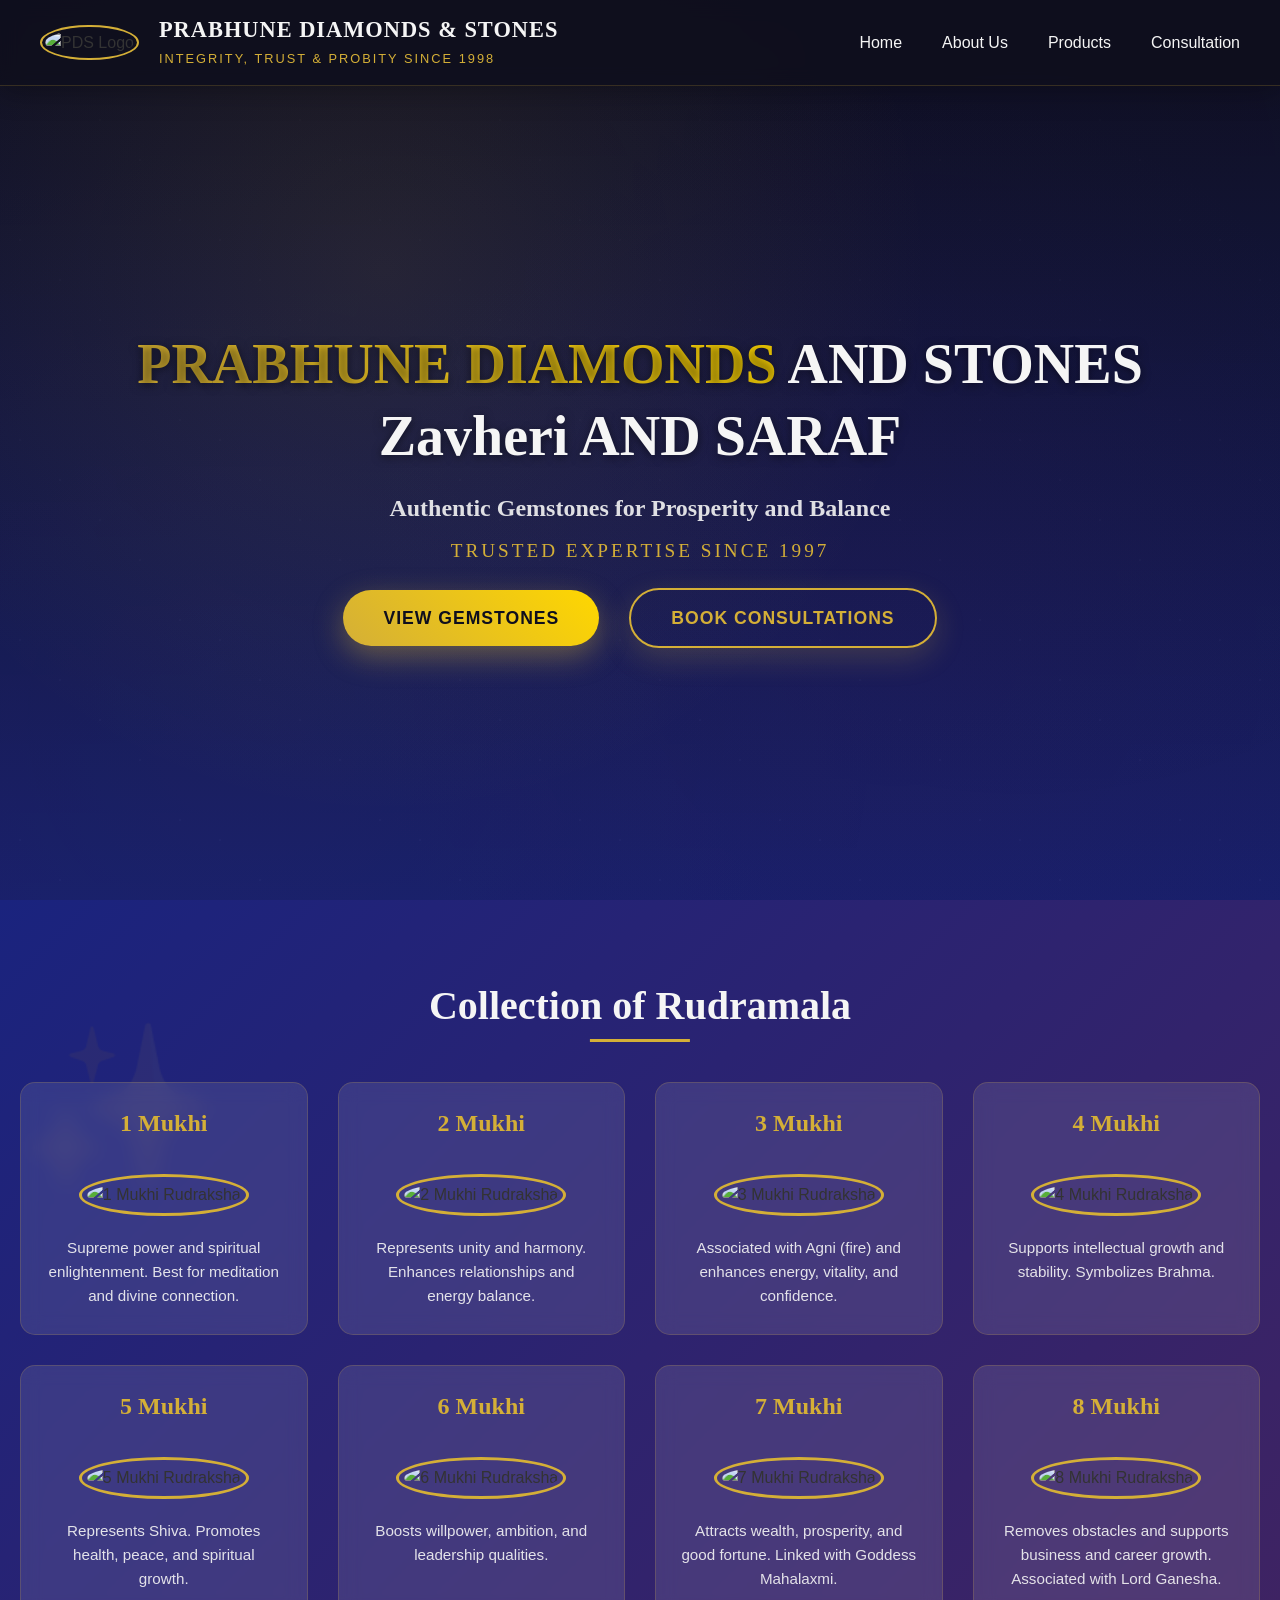
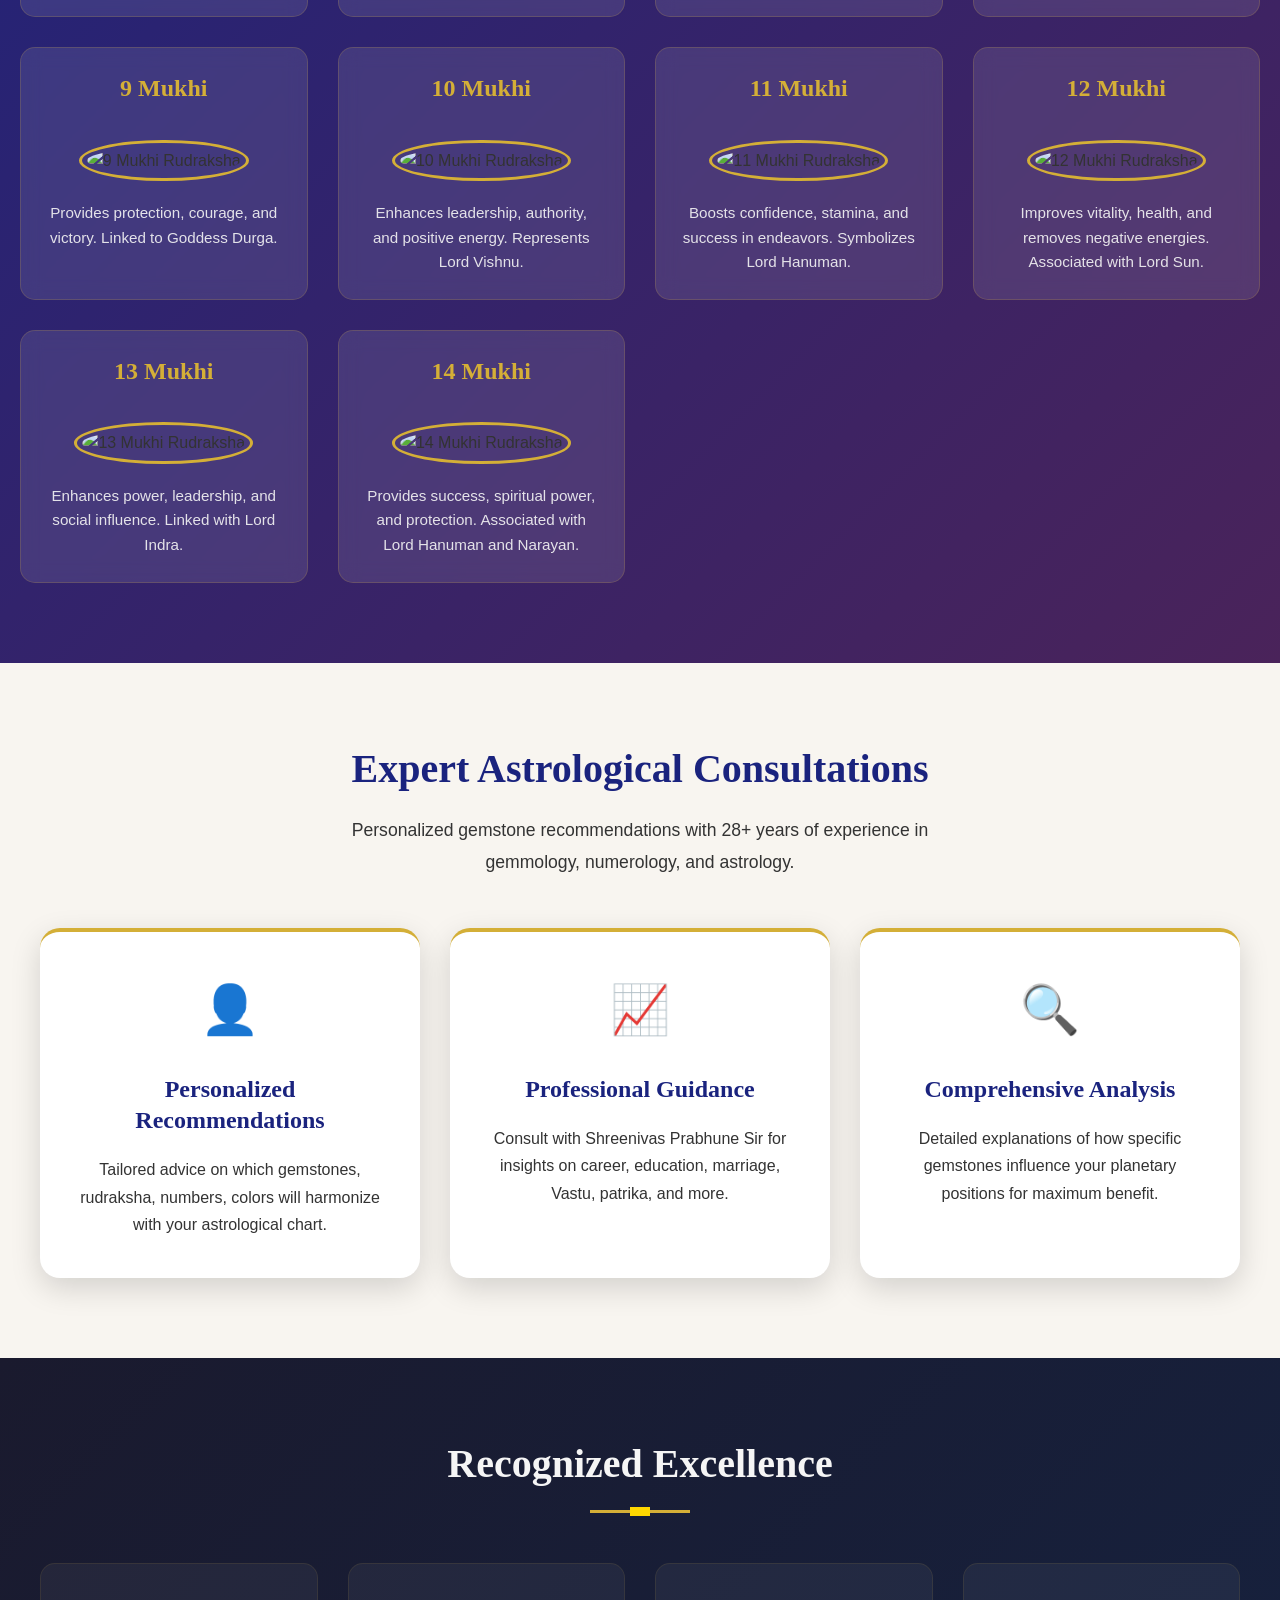
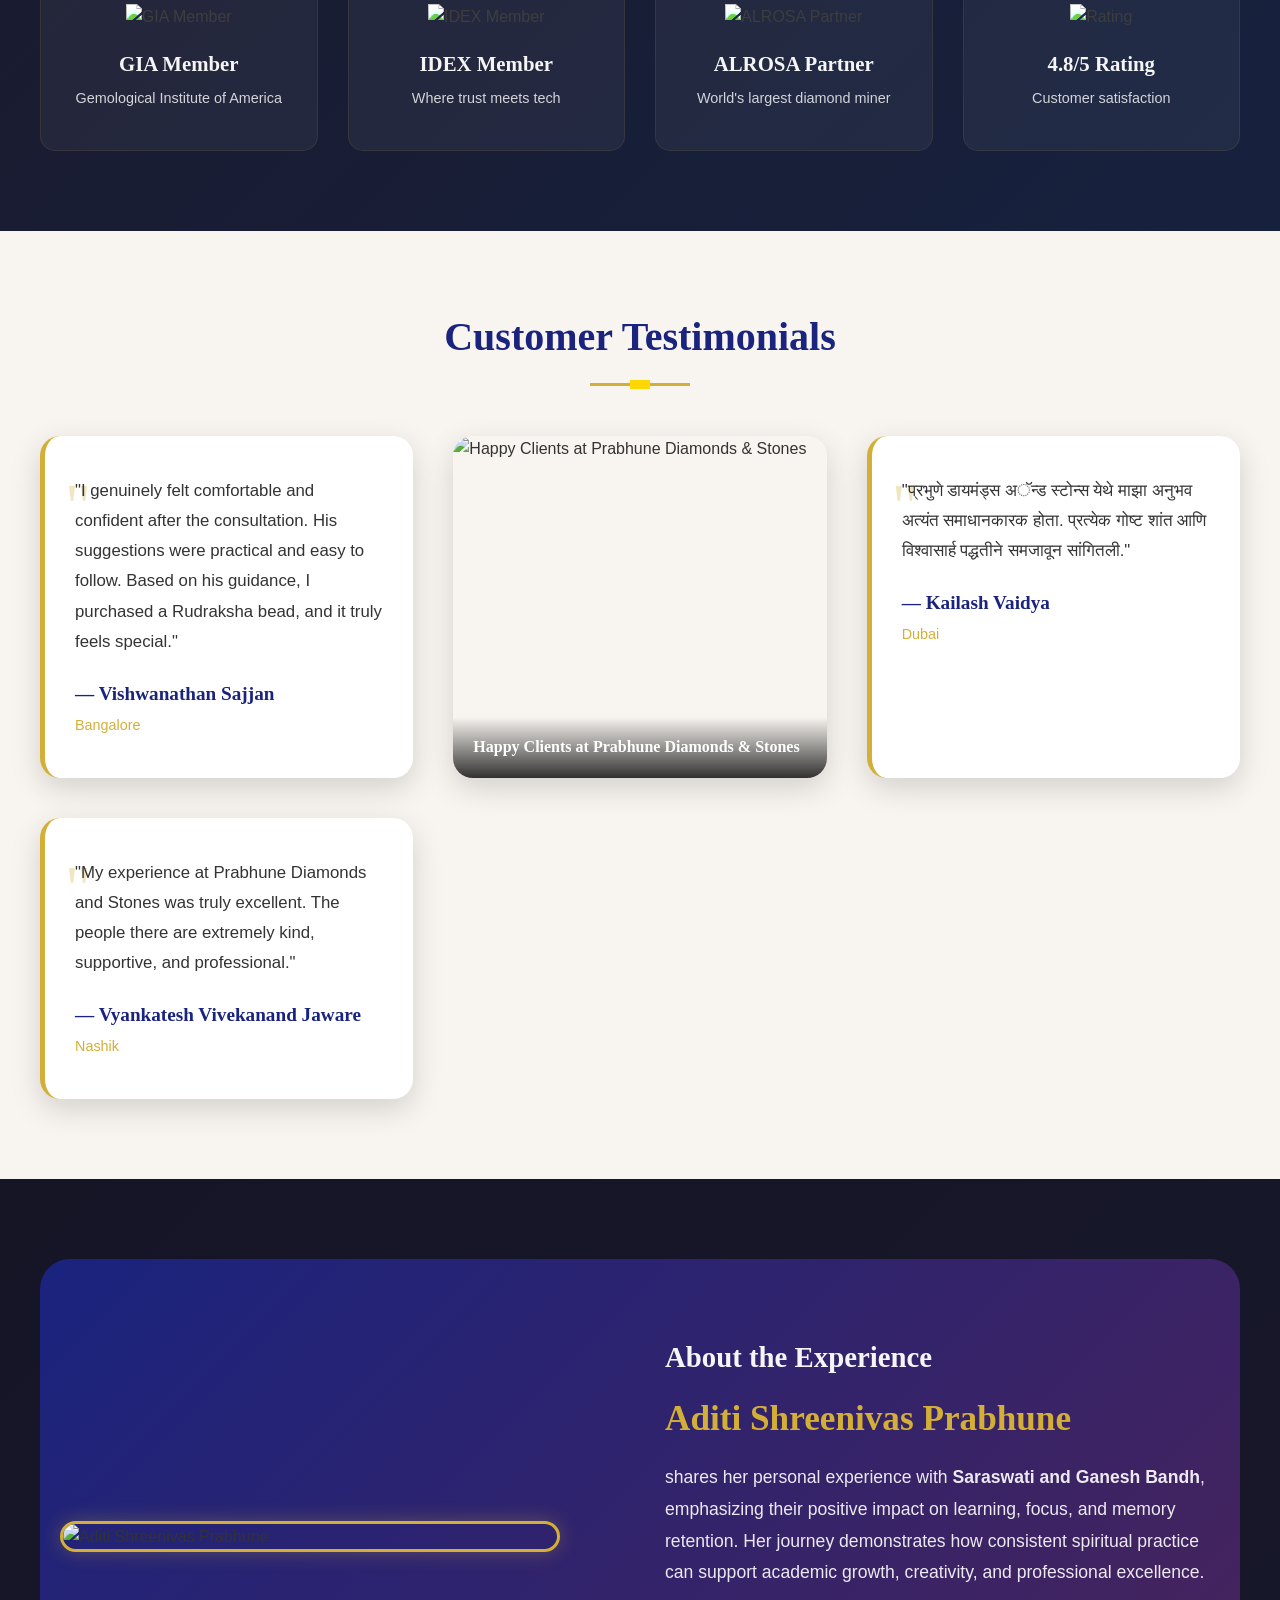
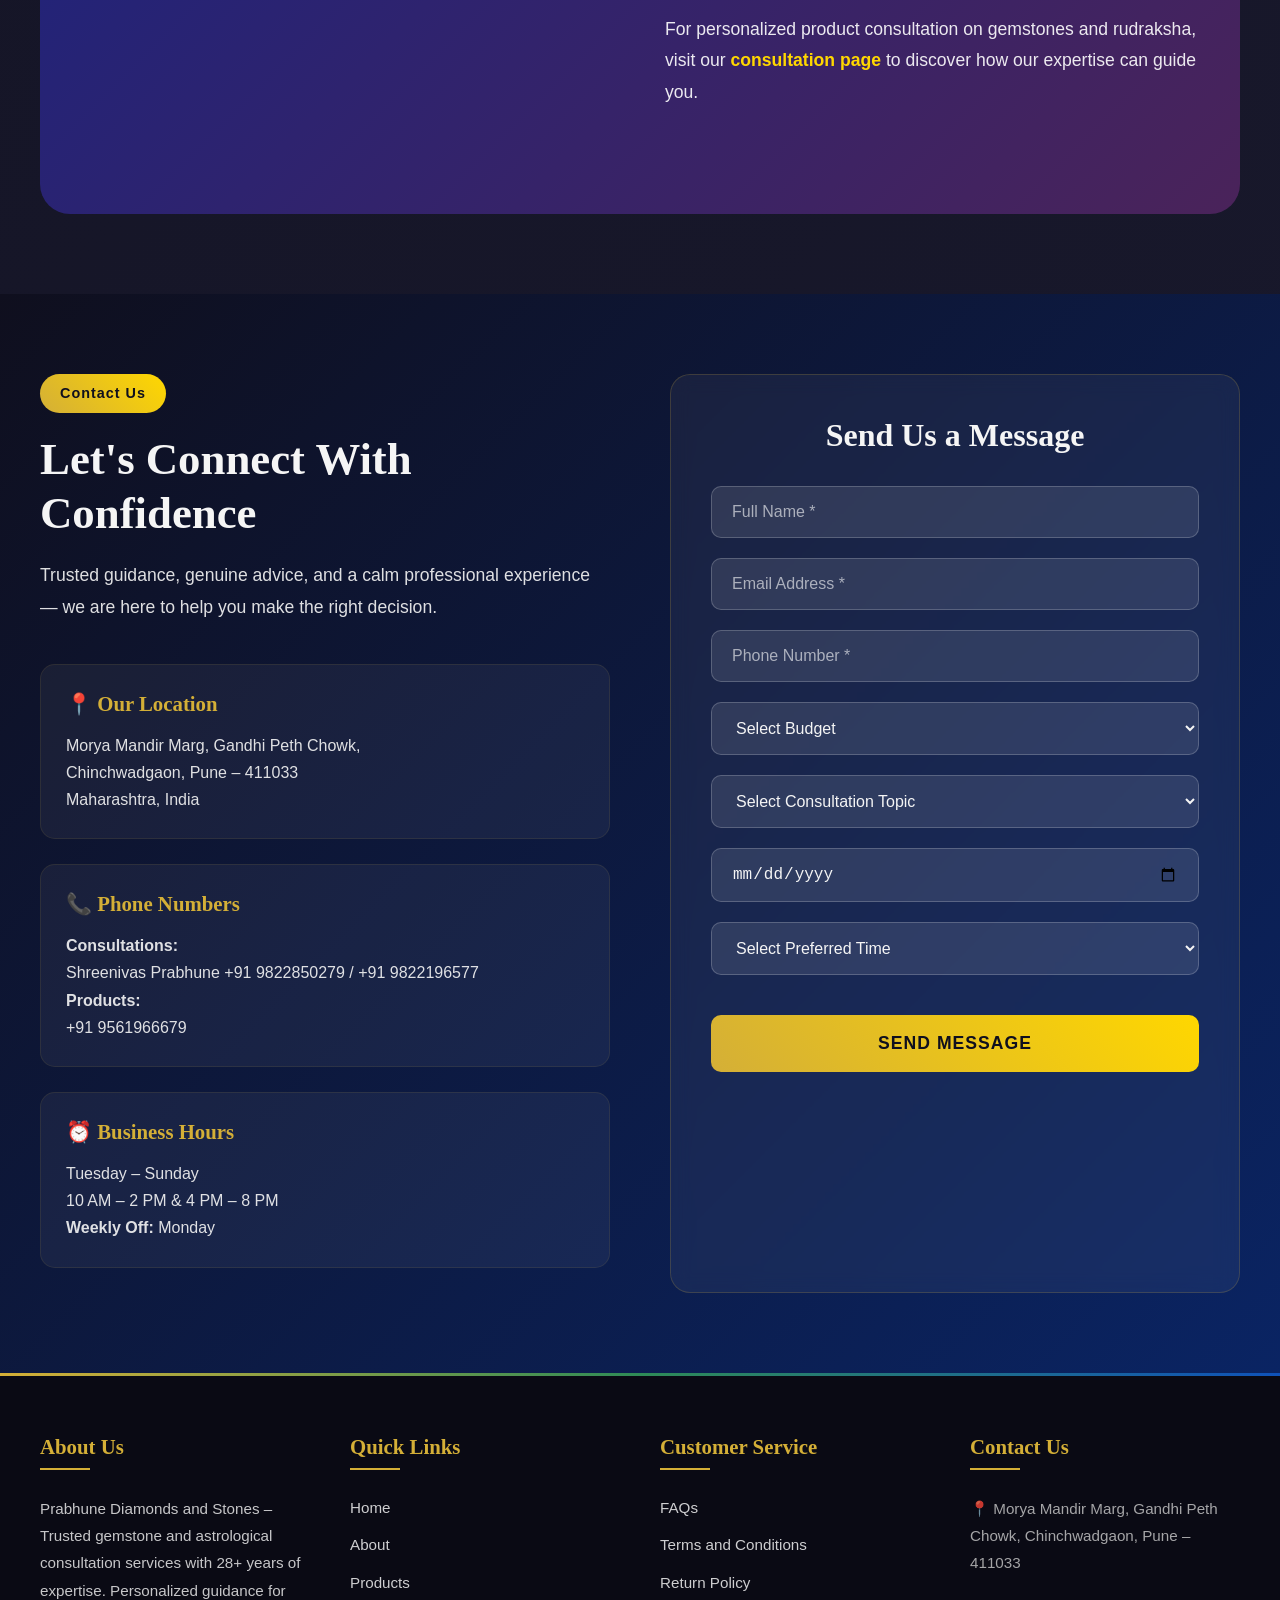
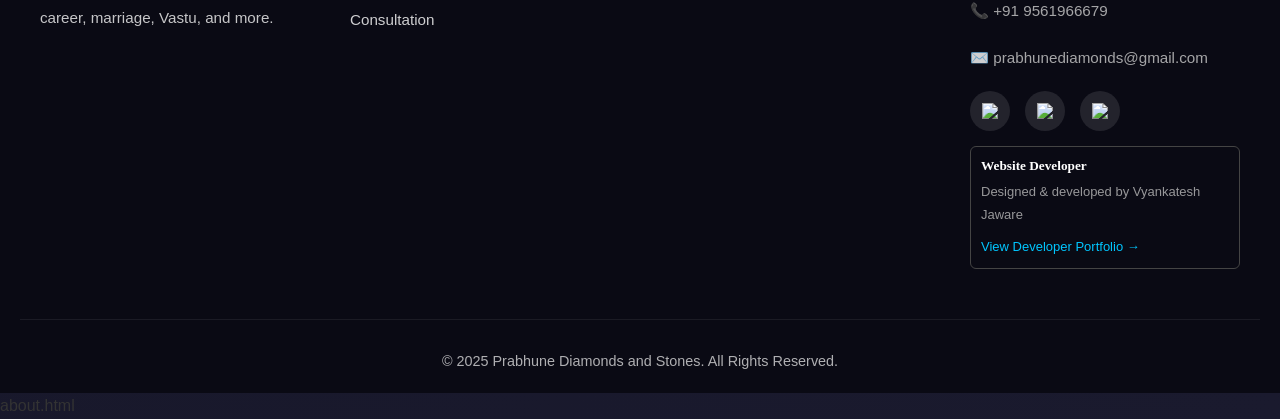
==== commit 4761b5fc: "Push site updates" ====
--- a/index.html
+++ b/index.html
@@ -66,7 +66,7 @@
   <header>
     <nav class="nav-bar">
       <div class="nav-left">
-        <a href="index.html"><img src="images/logos/PDS.jpg.jpeg" alt="PDS Logo" class="logo1"></a>
+        <a href="index.html"><img src="images/logos/PDS.jpg.png" alt="PDS Logo" class="logo1"></a>
         <div class="brand-info">
           <h1>PRABHUNE DIAMONDS & STONES</h1>
           <p class="tagline">INTEGRITY, TRUST & PROBITY SINCE 1998</p>
@@ -90,20 +90,7 @@
     <div class="mobile-menu-overlay" id="menuOverlay"></div>
 
     <!-- Mobile Menu -->
-    <nav class="mobile-menu" id="mobileMenu">
-      <a href="index.html" style="--i:0">
-        <i class="fas fa-home"></i> Home
-      </a>
-      <a href="about.html" style="--i:1">
-        <i class="fas fa-info-circle"></i> About Us
-      </a>
-      <a href="Products.html" style="--i:2">
-        <i class="fas fa-gem"></i> Our Products
-      </a>
-      <a href="consultation.html" style="--i:3">
-        <i class="fas fa-handshake"></i> Consultation
-      </a>
-    </nav>
+    
 
     <!-- Menu Card -->
     <div class="menu-card" id="menuCard">
@@ -484,10 +471,9 @@
       <div class="footer-column">
         <h4>Customer Service</h4>
         <ul>
-          <li><a href="FAq.html">FAQs</a></li>
+          <li><a href="faq.html">FAQs</a></li>
           <li><a href="terms.html">Terms and Conditions</a></li>
-
-          <li><a href="Refund .html">Return Policy</a></li>
+          <li><a href="refund.html">Return Policy</a></li>
         </ul>
       </div>
 
@@ -538,4 +524,4 @@
 </xai:function_call. <xai:function_call name="edit_file">
 <parameter name="path">about.html
 
-</html>+</html>
